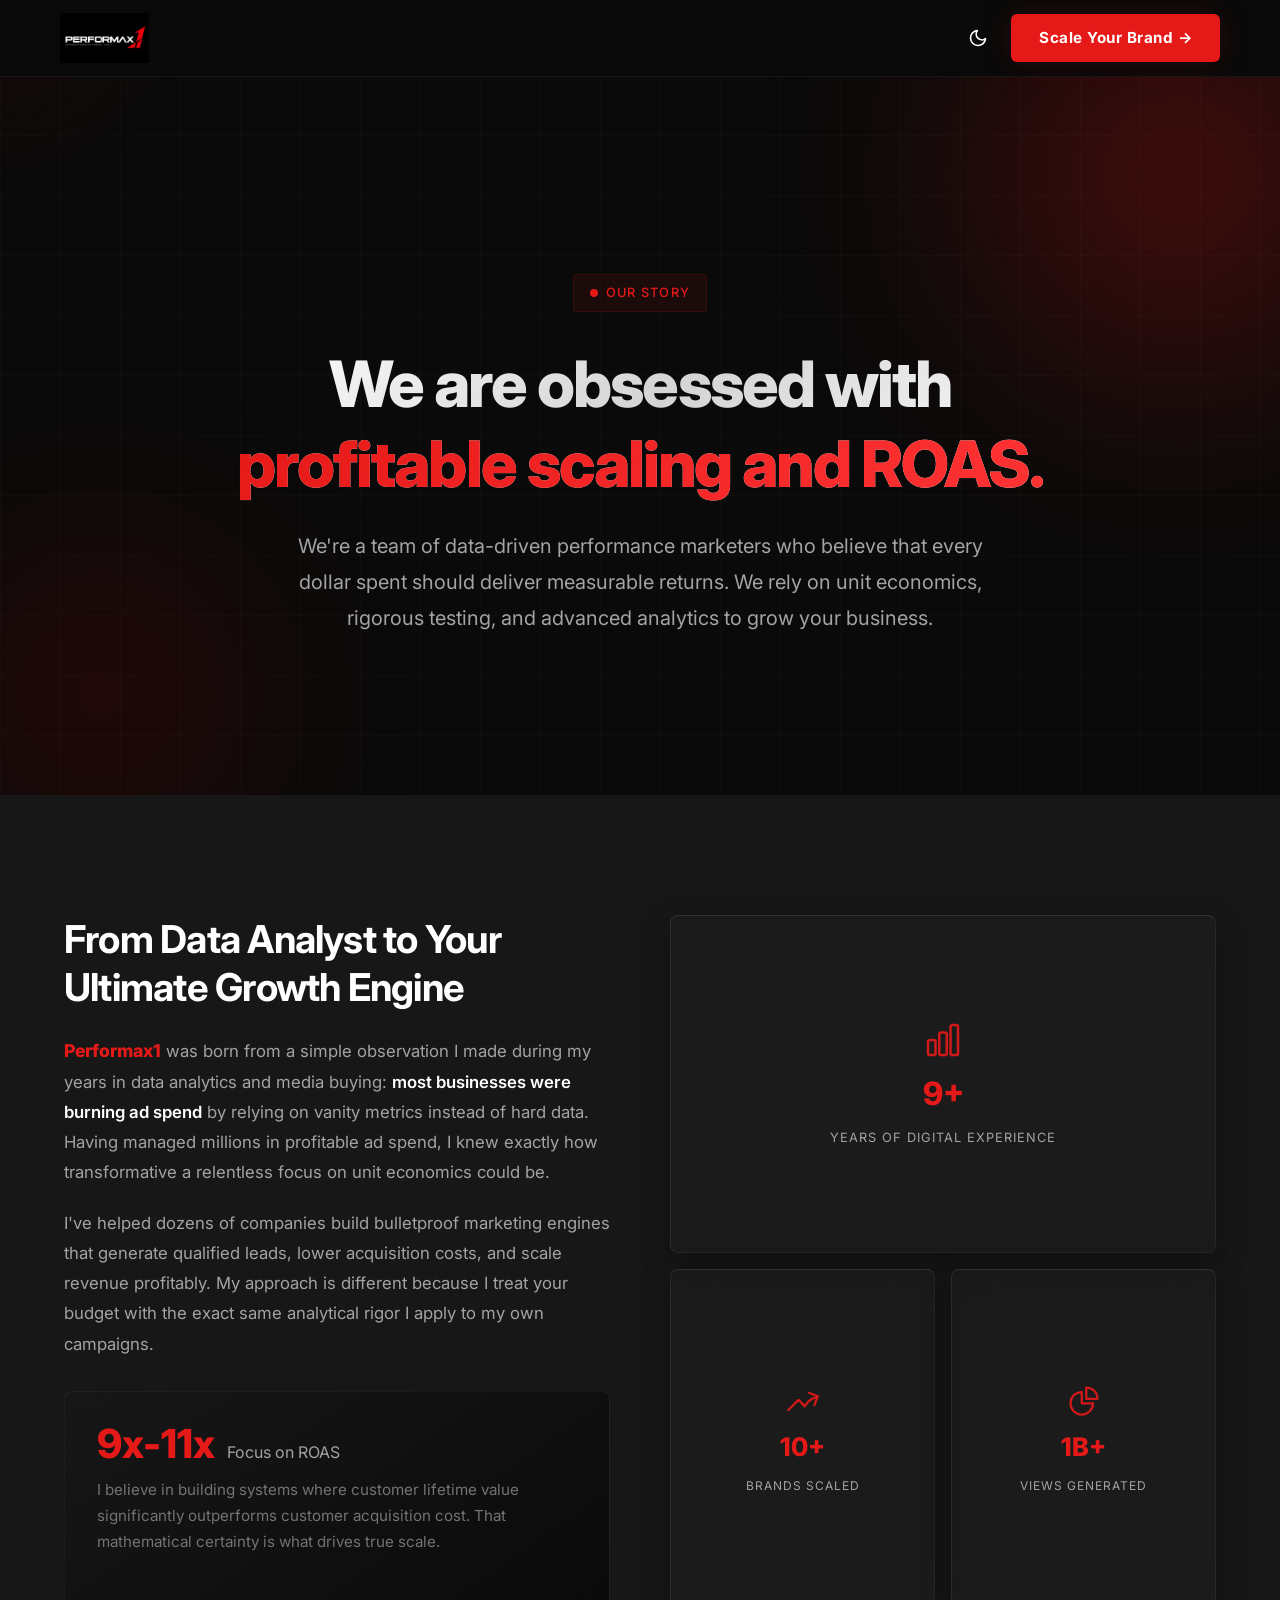
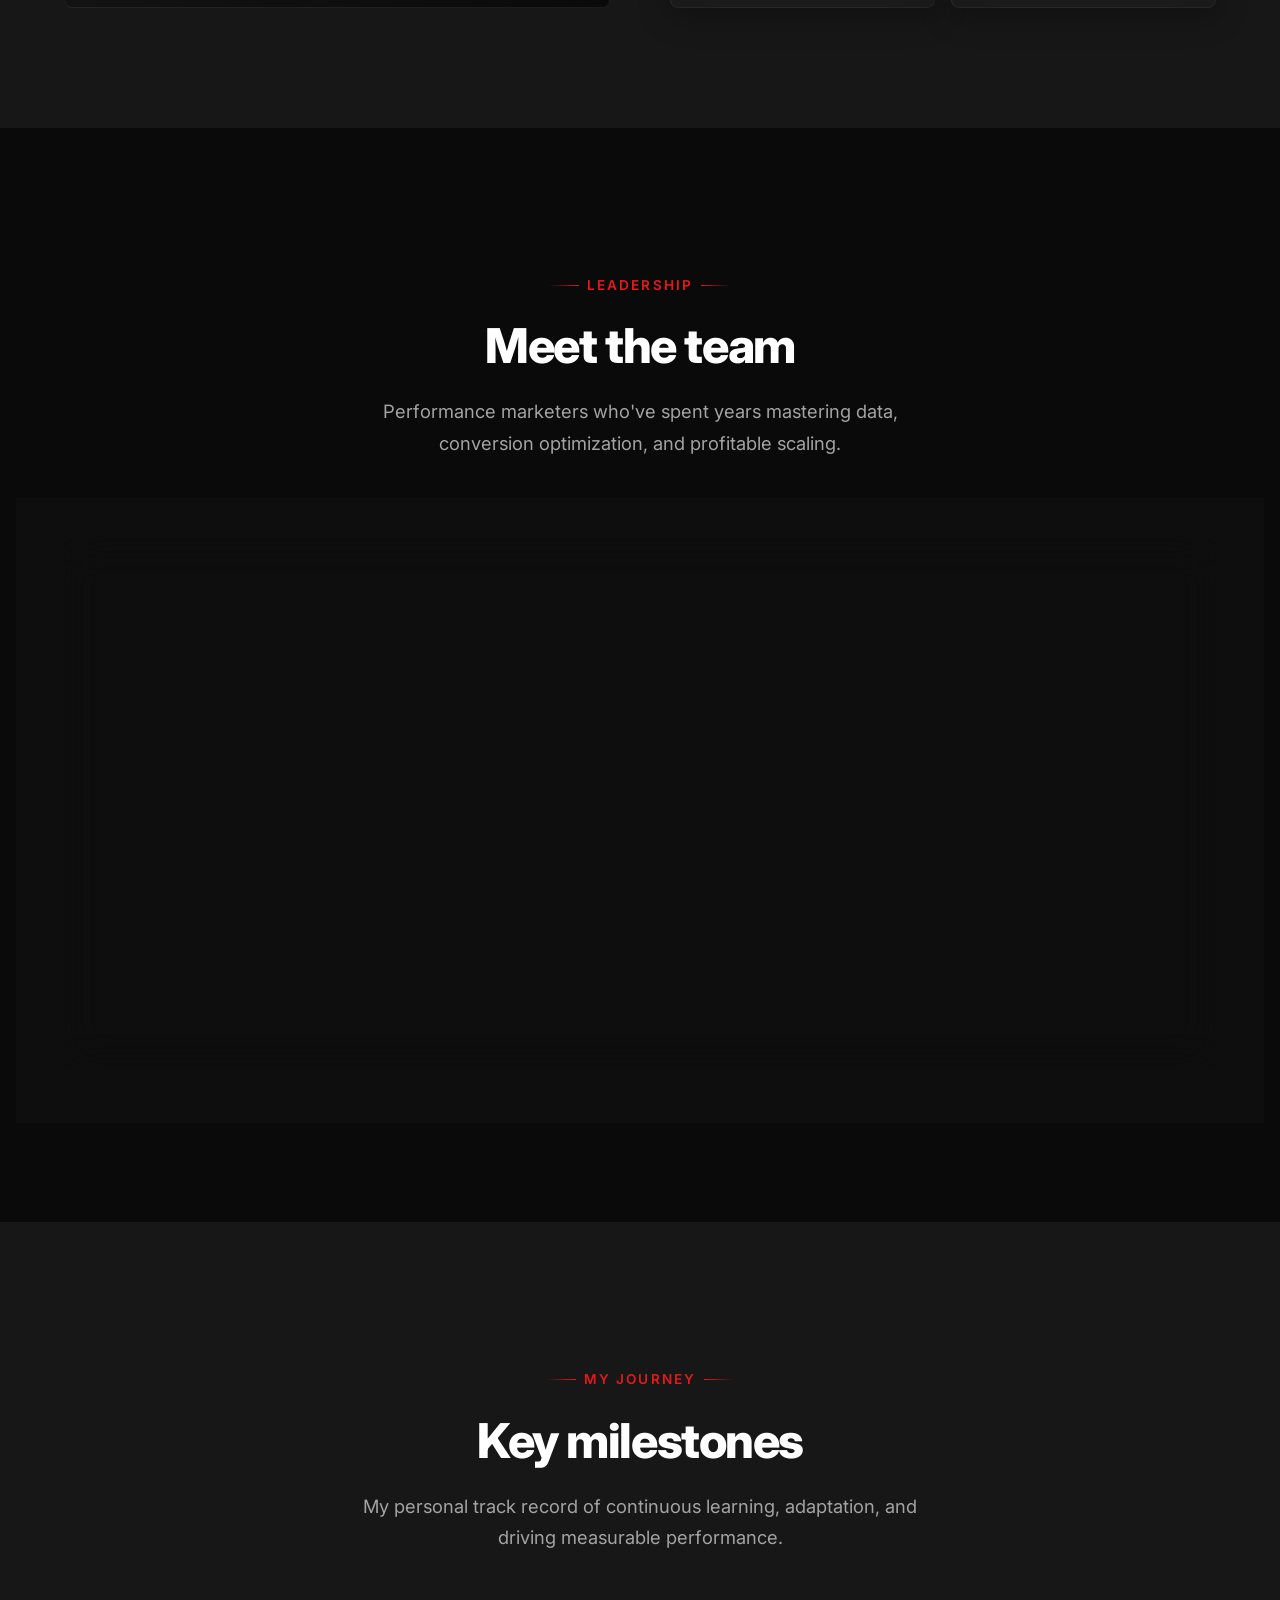
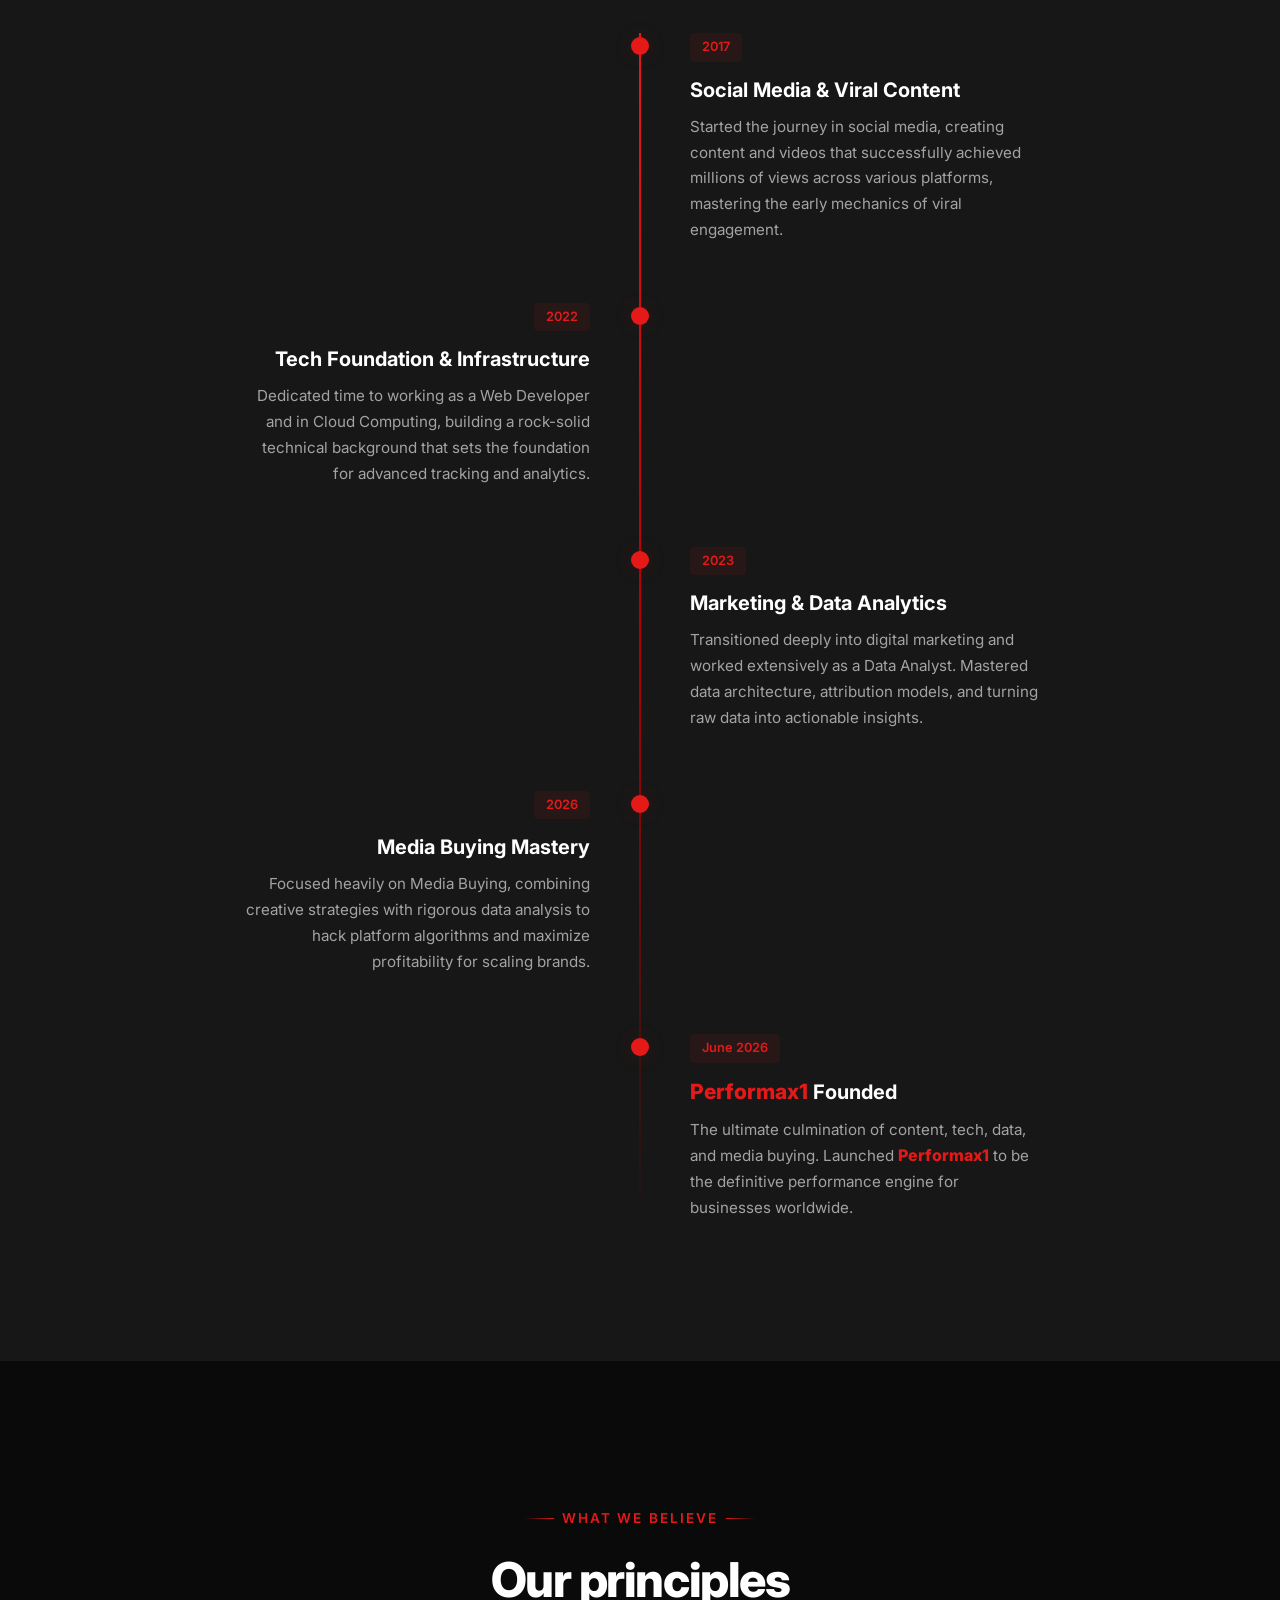
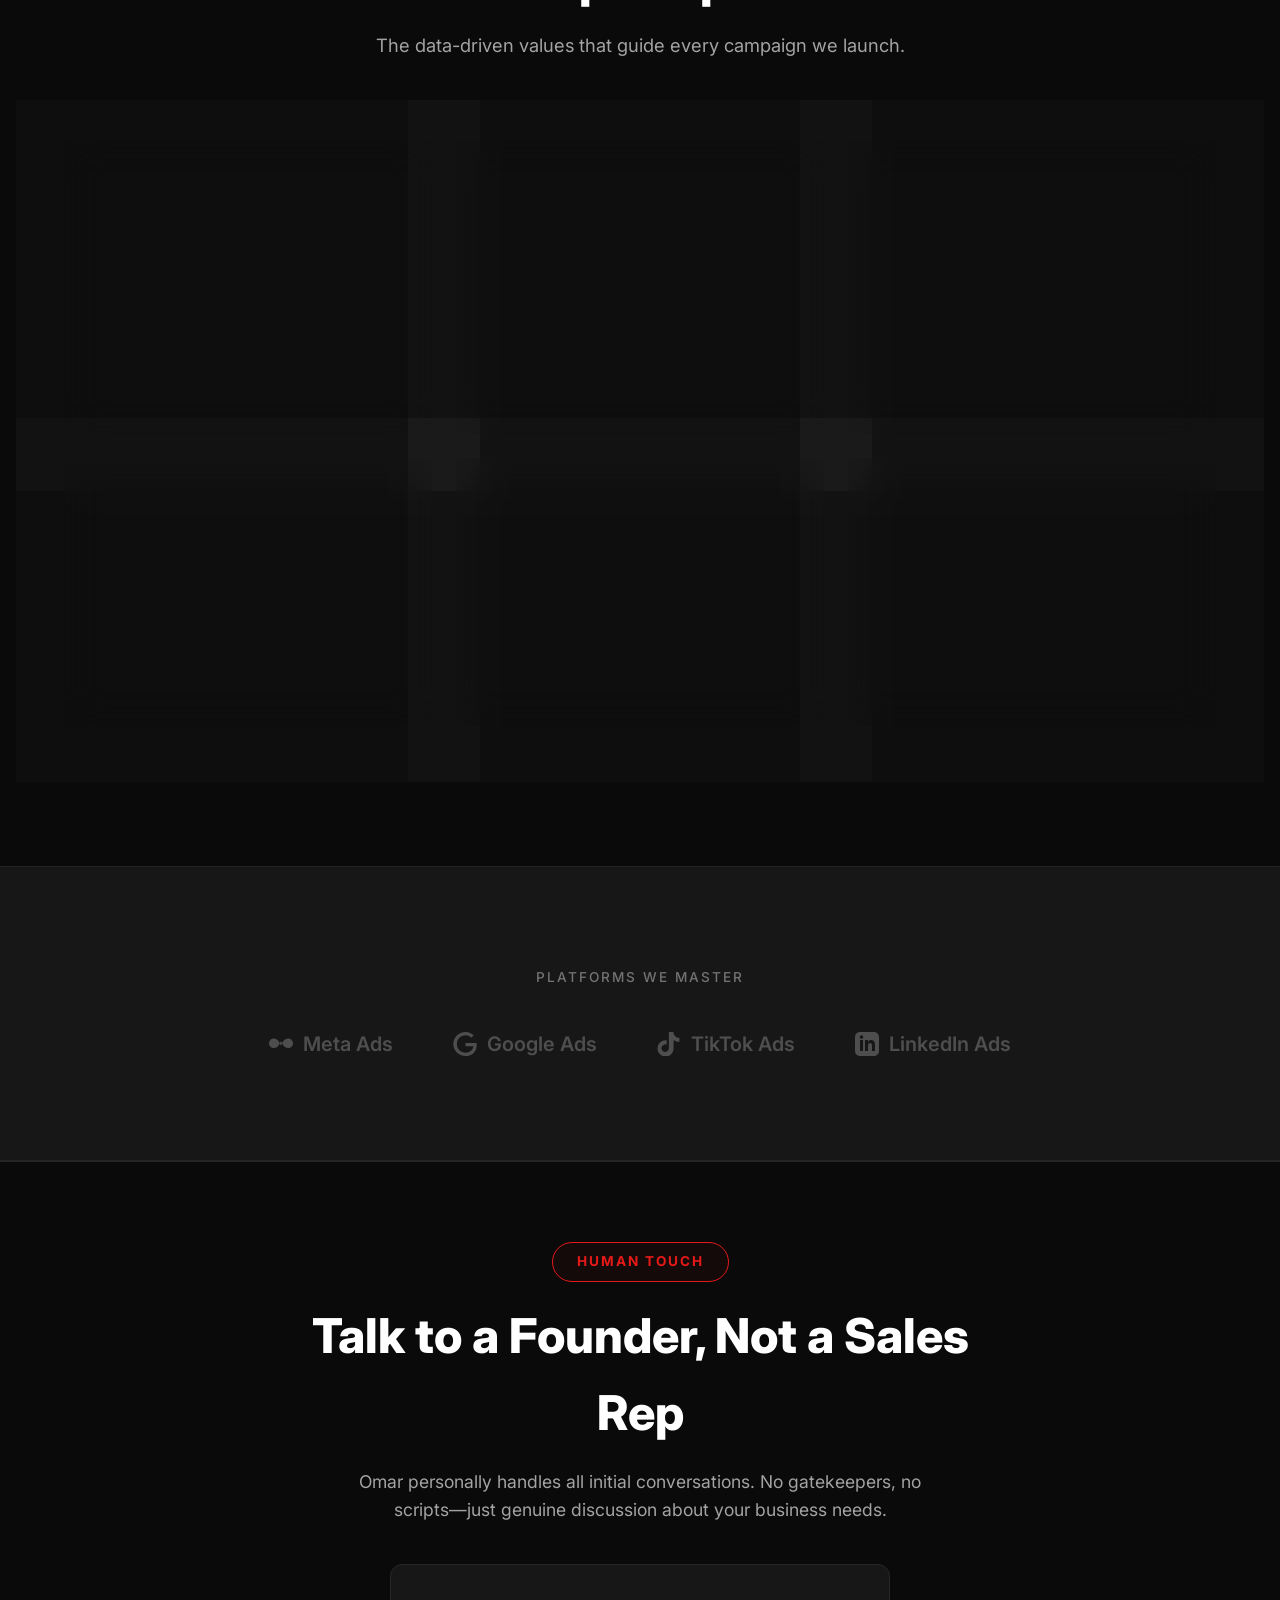
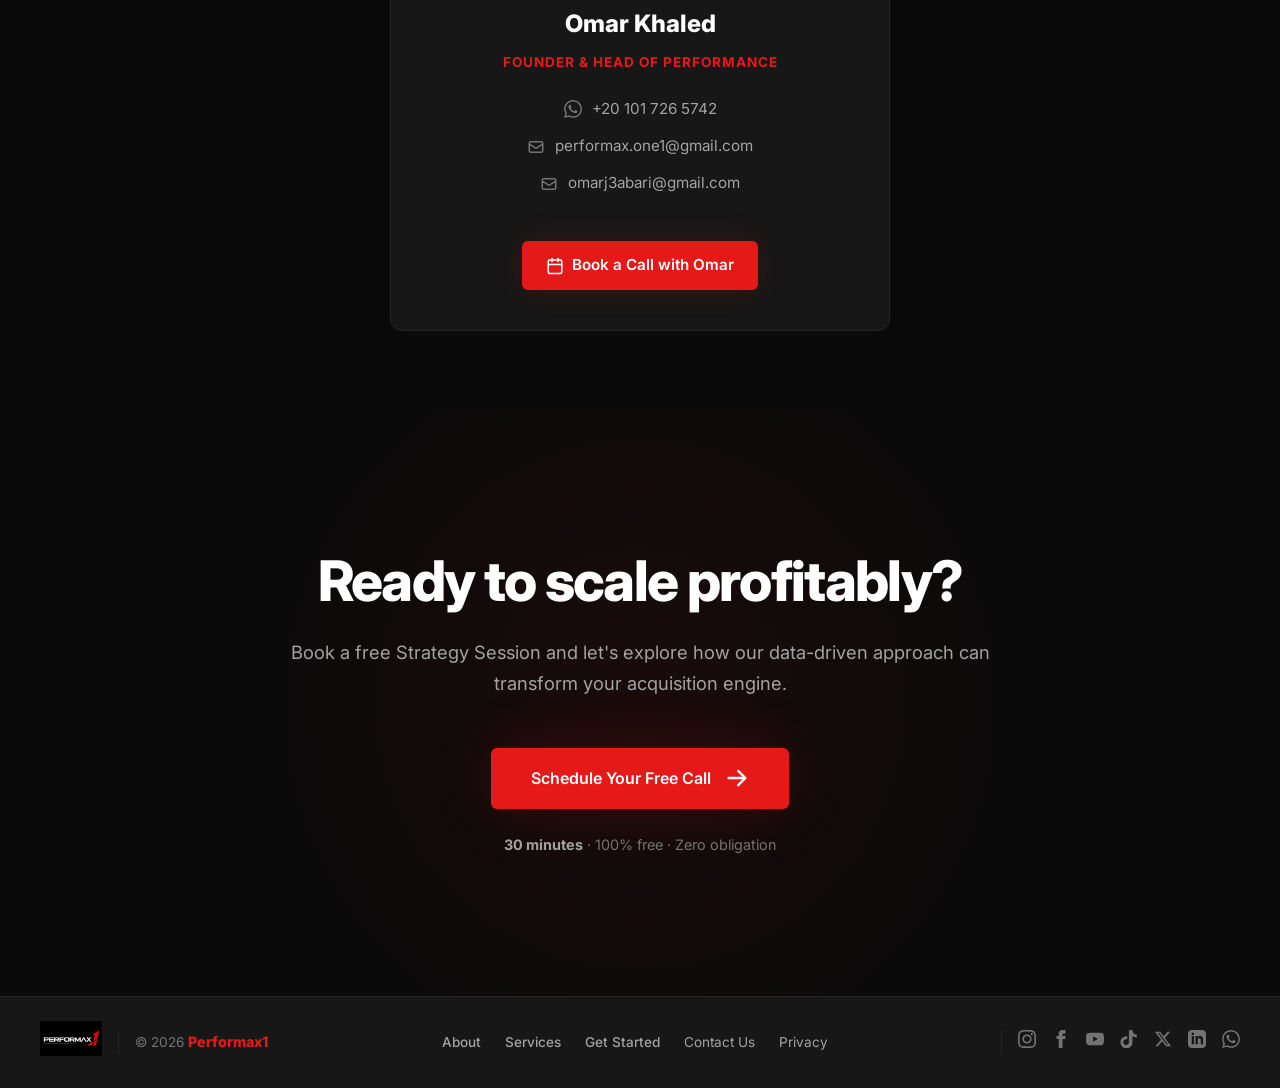
==== about.html @ d52ddd47 "manual" ====
<!DOCTYPE html>
<html lang="en">

<head>
    <meta charset="UTF-8">
    <meta name="viewport" content="width=device-width, initial-scale=1.0">
    <title>About Us | Performax1</title>
    <meta name="description"
        content="Meet the team behind Performax1. Learn about our mission to transform businesses through data-driven performance marketing, profitable scaling, and ROAS optimization.">
    <link rel="preconnect" href="https://fonts.googleapis.com">
    <link rel="preconnect" href="https://fonts.gstatic.com" crossorigin>
    <link href="https://fonts.googleapis.com/css2?family=Inter:wght@300;400;500;600;700;800&display=swap"
        rel="stylesheet">

    <link rel="stylesheet" href="assets/css/global.css">
    <link rel="icon" type="image/png" href="images/favicon-2.png">
    <link rel="stylesheet" href="assets/css/about.css">

    <style>
        /* --- Mobile Overrides for Inline Styles --- */
        @media (max-width: 768px) {

            /* Navbar CTA */
            .nav-cta {
                padding: 6px 10px !important;
                font-size: 12px !important;
            }

            /* Process Grid (index.html) */
            section#process>.container>div {
                grid-template-columns: 1fr !important;
                padding-bottom: 3rem !important;
                /* Fix spacing below last card */
            }

            section#process .container>div>div {
                text-align: center !important;
                display: flex !important;
                flex-direction: column !important;
                align-items: center !important;
            }

            section#process .container>div>div>div:first-child {
                left: 50% !important;
                transform: translateX(-50%) !important;
                text-align: center !important;
            }

            section#process .container>div>div ul {
                display: inline-block !important;
                text-align: left !important;
            }

            /* Footer */
            footer>.container {
                align-items: center !important;
            }

            footer>.container>div:first-child {
                flex-direction: column !important;
                align-items: center !important;
                text-align: center !important;
            }

            footer .footer-links {
                flex-direction: column !important;
                align-items: center !important;
                gap: 1rem !important;
            }

            footer>.container>div:last-child {
                flex-direction: column !important;
                align-items: center !important;
                text-align: center !important;
                gap: 1rem !important;
            }
        }
    </style>


    <style>
        body {
            padding-top: 75px;
        }
    </style>
</head>

<body>
    <!-- Scroll Progress -->
    <div class="scroll-progress" id="scrollProgress"></div>

    <!-- Cursor Glow Effect -->
    <div class="cursor-glow" id="cursorGlow"></div>

    <!-- Navigation -->
    <nav id="navbar"
        style="position: fixed; top: 0; left: 0; right: 0; z-index: 1000; background: rgba(10,10,10,0.95); backdrop-filter: blur(12px); border-bottom: 1px solid rgba(255,255,255,0.05); padding: 0.8rem 0; transition: all 0.3s ease;">
        <div class="container nav-content"
            style="display: flex; justify-content: space-between; align-items: center; max-width: 1200px; margin: 0 auto; padding: 0 20px;">
            <a href="index.html" class="logo"><img src="images/logo.png" class="theme-logo dark-logo" alt="Performax1"
                    style="height: 50px; width: auto; object-fit: contain;"><img src="images/logo-light.png"
                    class="theme-logo light-logo" alt="Performax1"
                    style="height: 50px; width: auto; object-fit: contain;"></a>
            <div style="display: flex; align-items: center;">
                <button id="theme-toggle" aria-label="Toggle Theme"
                    style="background: none; border: none; cursor: pointer; padding: 8px; color: var(--text-primary); display: flex; align-items: center; justify-content: center; margin-right: 15px; transition: color 0.3s;">
                    <svg class="sun-icon" xmlns="http://www.w3.org/2000/svg" width="20" height="20" viewBox="0 0 24 24"
                        fill="none" stroke="currentColor" stroke-width="2" stroke-linecap="round"
                        stroke-linejoin="round" style="display: none;">
                        <circle cx="12" cy="12" r="5"></circle>
                        <line x1="12" y1="1" x2="12" y2="3"></line>
                        <line x1="12" y1="21" x2="12" y2="23"></line>
                        <line x1="4.22" y1="4.22" x2="5.64" y2="5.64"></line>
                        <line x1="18.36" y1="18.36" x2="19.78" y2="19.78"></line>
                        <line x1="1" y1="12" x2="3" y2="12"></line>
                        <line x1="21" y1="12" x2="23" y2="12"></line>
                        <line x1="4.22" y1="19.78" x2="5.64" y2="18.36"></line>
                        <line x1="18.36" y1="5.64" x2="19.78" y2="4.22"></line>
                    </svg>
                    <svg class="moon-icon" xmlns="http://www.w3.org/2000/svg" width="20" height="20" viewBox="0 0 24 24"
                        fill="none" stroke="currentColor" stroke-width="2" stroke-linecap="round"
                        stroke-linejoin="round">
                        <path d="M21 12.79A9 9 0 1 1 11.21 3 7 7 0 0 0 21 12.79z"></path>
                    </svg>
                </button>
                <a href="getting-started.html" class="nav-cta"
                    style="color: #ffffff !important; padding: 12px 28px; font-weight: 700; font-size: 0.95rem; letter-spacing: 0.5px;">
                    Scale Your Brand &rarr;
                </a>
            </div>
        </div>
    </nav>

    <!-- Hero Section -->
    <section class="hero">
        <div class="hero-background">
            <div class="gradient-orb orb-1"></div>
            <div class="gradient-orb orb-2"></div>
        </div>

        <div class="hero-content">
            <div class="hero-badge reveal">
                Our Story
            </div>
            <h1 class="reveal reveal-delay-1">
                We are obsessed with <span class="highlight">profitable scaling and ROAS.</span>
            </h1>
            <p class="hero-subtitle reveal reveal-delay-2">
                We're a team of data-driven performance marketers who believe that every dollar spent should deliver
                measurable returns. We rely on unit economics, rigorous testing, and advanced analytics to grow your
                business.
            </p>
        </div>
    </section>

    <!-- Story Section -->
    <section class="story-section">
        <div class="container">
            <div class="story-content">
                <div class="story-text reveal">
                    <h2>From Data Analyst to Your Ultimate Growth Engine</h2>
                    <p>
                        <span class="brand-text">Performax1</span> was born from a simple observation I made during my
                        years in data analytics and
                        media buying: <strong>most businesses were burning ad spend</strong> by relying on vanity
                        metrics instead of hard data. Having managed millions in profitable ad spend, I knew exactly how
                        transformative a relentless focus on unit economics could be.
                    </p>
                    <p>
                        I've helped dozens of companies build bulletproof marketing engines that generate qualified
                        leads, lower acquisition costs, and scale revenue profitably. My approach is different because I
                        treat your budget with the exact same analytical rigor I apply to my own campaigns.
                    </p>
                    <div class="story-highlight">
                        <div class="story-highlight-stat">
                            <span class="number">9x-11x</span>
                            <span class="label">Focus on ROAS</span>
                        </div>
                        <p>I believe in building systems where customer lifetime value significantly outperforms
                            customer acquisition cost. That mathematical certainty is what drives true scale.</p>
                    </div>
                </div>
                <div class="story-visual reveal reveal-delay-1">
                    <div class="story-image-grid">
                        <div class="story-image large"
                            style="flex-direction: column; justify-content: center; align-items: center; gap: 0.5rem;">
                            <svg xmlns="http://www.w3.org/2000/svg" fill="none" viewBox="0 0 24 24"
                                stroke="currentColor" stroke-width="1.5" style="width: 40px; height: 40px;">
                                <path stroke-linecap="round" stroke-linejoin="round"
                                    d="M3 13.125C3 12.504 3.504 12 4.125 12h2.25c.621 0 1.125.504 1.125 1.125v6.75C7.5 20.496 6.996 21 6.375 21h-2.25A1.125 1.125 0 013 19.875v-6.75zM9.75 8.625c0-.621.504-1.125 1.125-1.125h2.25c.621 0 1.125.504 1.125 1.125v11.25c0 .621-.504 1.125-1.125 1.125h-2.25a1.125 1.125 0 01-1.125-1.125V8.625zM16.5 4.125c0-.621.504-1.125 1.125-1.125h2.25C20.496 3 21 3.504 21 4.125v15.75c0 .621-.504 1.125-1.125 1.125h-2.25a1.125 1.125 0 01-1.125-1.125V4.125z" />
                            </svg>
                            <span style="font-size: 2rem; font-weight: 800; color: var(--color-primary);">9+</span>
                            <span
                                style="font-size: 0.8rem; color: var(--text-secondary); text-align: center; text-transform: uppercase; letter-spacing: 1px;">Years
                                of Digital Experience</span>
                        </div>
                        <div class="story-image"
                            style="flex-direction: column; justify-content: center; align-items: center; gap: 0.5rem;">
                            <svg xmlns="http://www.w3.org/2000/svg" fill="none" viewBox="0 0 24 24"
                                stroke="currentColor" stroke-width="1.5" style="width: 36px; height: 36px;">
                                <path stroke-linecap="round" stroke-linejoin="round"
                                    d="M2.25 18L9 11.25l4.306 4.307a11.95 11.95 0 015.814-5.519l2.74-1.22m0 0l-5.94-2.28m5.94 2.28l-2.28 5.941" />
                            </svg>
                            <span style="font-size: 1.6rem; font-weight: 800; color: var(--color-primary);">10+</span>
                            <span
                                style="font-size: 0.75rem; color: var(--text-secondary); text-align: center; text-transform: uppercase; letter-spacing: 1px;">Brands
                                Scaled</span>
                        </div>
                        <div class="story-image"
                            style="flex-direction: column; justify-content: center; align-items: center; gap: 0.5rem;">
                            <svg xmlns="http://www.w3.org/2000/svg" fill="none" viewBox="0 0 24 24"
                                stroke="currentColor" stroke-width="1.5" style="width: 36px; height: 36px;">
                                <path stroke-linecap="round" stroke-linejoin="round"
                                    d="M10.5 6a7.5 7.5 0 107.5 7.5h-7.5V6z" />
                                <path stroke-linecap="round" stroke-linejoin="round"
                                    d="M13.5 10.5H21A7.5 7.5 0 0013.5 3v7.5z" />
                            </svg>
                            <span style="font-size: 1.6rem; font-weight: 800; color: var(--color-primary);">1B+</span>
                            <span
                                style="font-size: 0.75rem; color: var(--text-secondary); text-align: center; text-transform: uppercase; letter-spacing: 1px;">Views
                                Generated</span>
                        </div>
                    </div>
                </div>
            </div>
        </div>
    </section>

    <!-- Founders Section -->
    <section class="founders-section" id="team">
        <div class="container">
            <div class="section-header reveal">
                <span class="section-tag">Leadership</span>
                <h2 class="section-title">Meet the team</h2>
                <p class="section-subtitle">Performance marketers who've spent years mastering data, conversion
                    optimization, and profitable scaling.</p>
            </div>

            <div class="founders-grid">
                <div class="founder-card reveal reveal-delay-1"
                    style="grid-column: 1 / -1; max-width: 800px; margin: 0 auto;">
                    <div class="founder-avatar">OK</div>
                    <span class="founder-role">Founder & Head of Performance</span>
                    <h3 class="founder-name">Omar Khaled</h3>
                    <p class="founder-title">Data Analytics, Marketing & Media Buying</p>
                    <p class="founder-bio">
                        A performance marketing expert and data analyst with extensive experience in media buying and
                        digital marketing. Omar specializes in combining deep data analytics with rigorous media buying
                        strategies to systematically scale brands and drive highly profitable revenue.
                    </p>
                    <ul class="founder-bullets"
                        style="display: grid; grid-template-columns: repeat(auto-fit, minmax(250px, 1fr)); gap: 1rem;">
                        <li>Managed millions in profitable ad spend</li>
                        <li>Expert in Data Analytics and Attribution</li>
                        <li>Mastery of Meta, Google, and TikTok Ads</li>
                        <li>Conversion Rate Optimization & Creative Strategy</li>
                        <li>Scaled multiple brands past 7-figures</li>
                        <li>Relentlessly data-driven media buyer</li>
                    </ul>
                </div>
            </div>
        </div>
    </section>

    <!-- Timeline Section -->
    <section class="timeline-section">
        <div class="container">
            <div class="section-header reveal">
                <span class="section-tag">My Journey</span>
                <h2 class="section-title">Key milestones</h2>
                <p class="section-subtitle">My personal track record of continuous learning, adaptation, and driving
                    measurable performance.</p>
            </div>

            <div class="timeline">
                <div class="timeline-item reveal">
                    <div class="timeline-dot"></div>
                    <span class="timeline-year">2017</span>
                    <h3 class="timeline-title">Social Media & Viral Content</h3>
                    <p class="timeline-description">Started the journey in social media, creating content and videos
                        that successfully achieved millions of views across various platforms, mastering the early
                        mechanics of viral engagement.</p>
                </div>

                <div class="timeline-item reveal reveal-delay-1">
                    <div class="timeline-dot"></div>
                    <span class="timeline-year">2022</span>
                    <h3 class="timeline-title">Tech Foundation & Infrastructure</h3>
                    <p class="timeline-description">Dedicated time to working as a Web Developer and in Cloud Computing,
                        building a rock-solid technical background that sets the foundation for advanced tracking and
                        analytics.</p>
                </div>

                <div class="timeline-item reveal reveal-delay-2">
                    <div class="timeline-dot"></div>
                    <span class="timeline-year">2023</span>
                    <h3 class="timeline-title">Marketing & Data Analytics</h3>
                    <p class="timeline-description">Transitioned deeply into digital marketing and worked extensively as
                        a Data Analyst. Mastered data architecture, attribution models, and turning raw data into
                        actionable insights.</p>
                </div>

                <div class="timeline-item reveal reveal-delay-3">
                    <div class="timeline-dot"></div>
                    <span class="timeline-year">2026</span>
                    <h3 class="timeline-title">Media Buying Mastery</h3>
                    <p class="timeline-description">Focused heavily on Media Buying, combining creative strategies with
                        rigorous data analysis to hack platform algorithms and maximize profitability for scaling
                        brands.</p>
                </div>

                <div class="timeline-item reveal reveal-delay-4">
                    <div class="timeline-dot"></div>
                    <span class="timeline-year">June 2026</span>
                    <h3 class="timeline-title"><span class="brand-text">Performax1</span> Founded</h3>
                    <p class="timeline-description">The ultimate culmination of content, tech, data, and media buying.
                        Launched <span class="brand-text">Performax1</span> to be the definitive performance engine for
                        businesses worldwide.</p>
                </div>
            </div>
        </div>
    </section>

    <!-- Values Section -->
    <section class="values-section">
        <div class="container">
            <div class="section-header reveal">
                <span class="section-tag">What We Believe</span>
                <h2 class="section-title">Our principles</h2>
                <p class="section-subtitle">The data-driven values that guide every campaign we launch.</p>
            </div>

            <div class="values-grid">
                <div class="value-card reveal reveal-delay-1">
                    <div class="value-icon">
                        <svg xmlns="http://www.w3.org/2000/svg" fill="none" viewBox="0 0 24 24" stroke="currentColor"
                            stroke-width="2">
                            <path stroke-linecap="round" stroke-linejoin="round"
                                d="M3 13.125C3 12.504 3.504 12 4.125 12h2.25c.621 0 1.125.504 1.125 1.125v6.75C7.5 20.496 6.996 21 6.375 21h-2.25A1.125 1.125 0 013 19.875v-6.75zM9.75 8.625c0-.621.504-1.125 1.125-1.125h2.25c.621 0 1.125.504 1.125 1.125v11.25c0 .621-.504 1.125-1.125 1.125h-2.25a1.125 1.125 0 01-1.125-1.125V8.625zM16.5 4.125c0-.621.504-1.125 1.125-1.125h2.25C20.496 3 21 3.504 21 4.125v15.75c0 .621-.504 1.125-1.125 1.125h-2.25a1.125 1.125 0 01-1.125-1.125V4.125z" />
                        </svg>
                    </div>
                    <h3 class="value-title">Data Over Opinions</h3>
                    <p class="value-description">We don't guess what works; we test it. Every decision we make is backed
                        by hard numbers and rigorous split testing.</p>
                </div>

                <div class="value-card reveal reveal-delay-2">
                    <div class="value-icon">
                        <svg xmlns="http://www.w3.org/2000/svg" fill="none" viewBox="0 0 24 24" stroke="currentColor"
                            stroke-width="2">
                            <path stroke-linecap="round" stroke-linejoin="round"
                                d="M12 6v12m-3-2.818l.879.659c1.171.879 3.07.879 4.242 0 1.172-.879 1.172-2.303 0-3.182C13.536 12.219 12.768 12 12 12c-.725 0-1.45-.22-2.003-.659-1.106-.879-1.106-2.303 0-3.182s2.9-.879 4.006 0l.415.33M21 12a9 9 0 11-18 0 9 9 0 0118 0z" />
                        </svg>
                    </div>
                    <h3 class="value-title">Unit Economics First</h3>
                    <p class="value-description">Scale is impossible if your unit economics are broken. We ensure LTV >
                        CAC before pouring fuel on the fire.</p>
                </div>

                <div class="value-card reveal reveal-delay-3">
                    <div class="value-icon">
                        <svg xmlns="http://www.w3.org/2000/svg" fill="none" viewBox="0 0 24 24" stroke="currentColor"
                            stroke-width="2">
                            <path stroke-linecap="round" stroke-linejoin="round"
                                d="M2.25 18L9 11.25l4.306 4.307a11.95 11.95 0 015.814-5.519l2.74-1.22m0 0l-5.94-2.28m5.94 2.28l-2.28 5.941" />
                        </svg>
                    </div>
                    <h3 class="value-title">Measurable Results</h3>
                    <p class="value-description">No fluff, no vanity metrics. We measure success by leads generated,
                        cost per acquisition, and bottom-line revenue growth.</p>
                </div>

                <div class="value-card reveal reveal-delay-1">
                    <div class="value-icon">
                        <svg xmlns="http://www.w3.org/2000/svg" fill="none" viewBox="0 0 24 24" stroke="currentColor"
                            stroke-width="2">
                            <path stroke-linecap="round" stroke-linejoin="round"
                                d="M9 12.75L11.25 15 15 9.75m-3-7.036A11.959 11.959 0 013.598 6 11.99 11.99 0 003 9.749c0 5.592 3.824 10.29 9 11.623 5.176-1.332 9-6.03 9-11.622 0-1.31-.21-2.571-.598-3.751h-.152c-3.196 0-6.1-1.248-8.25-3.285z" />
                        </svg>
                    </div>
                    <h3 class="value-title">Radical Transparency</h3>
                    <p class="value-description">You'll always know exactly where your ad spend is going and what it's
                        returning. Clear reporting is standard.</p>
                </div>

                <div class="value-card reveal reveal-delay-2">
                    <div class="value-icon">
                        <svg xmlns="http://www.w3.org/2000/svg" fill="none" viewBox="0 0 24 24" stroke="currentColor"
                            stroke-width="2">
                            <path stroke-linecap="round" stroke-linejoin="round"
                                d="M15.59 14.37a6 6 0 01-5.84 7.38v-4.8m5.84-2.58a14.98 14.98 0 006.16-12.12A14.98 14.98 0 009.631 8.41m5.96 5.96a14.926 14.926 0 01-5.841 2.58m-.119-8.54a6 6 0 00-7.381 5.84h4.8m2.581-5.84a14.927 14.927 0 00-2.58 5.84m2.699 2.7c-.103.021-.207.041-.311.06a15.09 15.09 0 01-2.448-2.448 14.9 14.9 0 01.06-.312m-2.24 2.39a4.493 4.493 0 00-1.757 4.306 4.493 4.493 0 004.306-1.758M16.5 9a1.5 1.5 0 11-3 0 1.5 1.5 0 013 0z" />
                        </svg>
                    </div>
                    <h3 class="value-title">Continuous Optimization</h3>
                    <p class="value-description">The digital landscape shifts rapidly. We iterate constantly on
                        targeting, creative, and copy to stay ahead of the curve.</p>
                </div>

                <div class="value-card reveal reveal-delay-3">
                    <div class="value-icon">
                        <svg xmlns="http://www.w3.org/2000/svg" fill="none" viewBox="0 0 24 24" stroke="currentColor"
                            stroke-width="2">
                            <path stroke-linecap="round" stroke-linejoin="round"
                                d="M12 21v-8.25M15.75 21v-8.25M8.25 21v-8.25M3 9l9-6 9 6m-1.5 12V10.332A48.36 48.36 0 0012 9.75c-2.551 0-5.056.2-7.5.582V21M3 21h18M12 6.75h.008v.008H12V6.75z" />
                        </svg>
                    </div>
                    <h3 class="value-title">Business Growth Partner</h3>
                    <p class="value-description">We don't just run ads; we help you plug the leaky bucket, optimize your
                        funnel, and grow your overall business.</p>
                </div>
            </div>
        </div>
    </section>

    <!-- Press Section -->
    <section class="press-section">
        <p class="press-label reveal">Platforms We Master</p>
        <div class="press-logos reveal reveal-delay-1">
            <span class="press-logo" style="display: flex; align-items: center; gap: 10px;">
                <svg viewBox="0 0 24 24" width="24" height="24" fill="currentColor">
                    <path
                        d="M19.167 6.449C16.96 6.449 14.887 7.747 13.91 9.774L12 13.687l-1.91-3.913c-.977-2.027-3.05-3.325-5.257-3.325C2.164 6.449 0 8.613 0 11.282c0 2.67 2.164 4.833 4.833 4.833 2.207 0 4.28-1.298 5.257-3.325l1.91-3.913 1.91 3.913c.977 2.027 3.05 3.325 5.257 3.325 2.669 0 4.833-2.163 4.833-4.833 0-2.669-2.164-4.833-4.833-4.833z" />
                </svg>
                Meta Ads
            </span>
            <span class="press-logo" style="display: flex; align-items: center; gap: 10px;">
                <svg viewBox="0 0 24 24" width="24" height="24" fill="currentColor">
                    <path
                        d="M12.48 10.92v3.28h7.84c-.24 1.84-.853 3.187-1.787 4.133-1.147 1.147-2.933 2.4-6.053 2.4-4.827 0-8.6-3.893-8.6-8.72s3.773-8.72 8.6-8.72c2.6 0 4.507 1.027 5.907 2.347l2.307-2.307C18.747 1.44 16.133 0 12.48 0 5.867 0 .307 5.387.307 12s5.56 12 12.173 12c3.573 0 6.267-1.173 8.373-3.36 2.16-2.16 2.84-5.213 2.84-7.667 0-.76-.053-1.467-.173-2.053H12.48z" />
                </svg>
                Google Ads
            </span>
            <span class="press-logo" style="display: flex; align-items: center; gap: 10px;">
                <svg viewBox="0 0 24 24" width="24" height="24" fill="currentColor">
                    <path
                        d="M12.525.02c1.31-.02 2.61-.01 3.91-.02.08 1.53.63 3.09 1.75 4.17 1.12 1.11 2.7 1.62 4.24 1.79v4.03c-1.44-.05-2.89-.35-4.2-.97-.57-.26-1.1-.59-1.62-.93-.01 2.92.01 5.84-.02 8.75-.08 2.22-1.12 4.39-2.9 5.86-1.6 1.33-3.69 2.01-5.75 1.83-2.11-.18-4.08-1.21-5.46-2.82-1.37-1.6-2.03-3.7-1.89-5.8.14-2.1 1.09-4.08 2.62-5.54 1.5-1.42 3.56-2.22 5.62-2.16.29 0 .59.02.88.06v4.13c-.92-.2-1.89-.13-2.76.24-.87.37-1.61 1.01-2.07 1.82-.46.8-.59 1.76-.36 2.65.23.88.75 1.65 1.48 2.15.73.5 1.63.74 2.52.66.89-.08 1.71-.5 2.33-1.17.61-.66.97-1.54 1-2.45.04-3.15.01-6.29.02-9.44.02-4.22-.03-8.43.05-12.65z" />
                </svg>
                TikTok Ads
            </span>
            <span class="press-logo" style="display: flex; align-items: center; gap: 10px;">
                <svg viewBox="0 0 24 24" width="24" height="24" fill="currentColor">
                    <path
                        d="M19 0h-14c-2.761 0-5 2.239-5 5v14c0 2.761 2.239 5 5 5h14c2.762 0 5-2.239 5-5v-14c0-2.761-2.238-5-5-5zm-11 19h-3v-11h3v11zm-1.5-12.268c-.966 0-1.75-.79-1.75-1.764s.784-1.764 1.75-1.764 1.75.79 1.75 1.764-.783 1.764-1.75 1.764zm13.5 12.268h-3v-5.604c0-3.368-4-3.113-4 0v5.604h-3v-11h3v1.765c1.396-2.586 7-2.777 7 2.476v6.759z" />
                </svg>
                LinkedIn Ads
            </span>
        </div>
    </section>

    <!-- Talk to a Founder Section -->
    <section style="padding: 5rem 20px; background: var(--bg-primary); border-top: 1px solid var(--bg-surface-hover);">
        <div class="container" style="max-width: 800px; margin: 0 auto; text-align: center;">
            <div class="reveal">
                <div
                    style="display: inline-block; border: 1px solid var(--color-primary); background: rgba(230, 25, 25, 0.05); padding: 8px 24px; border-radius: 50px; color: var(--color-primary); font-weight: 700; letter-spacing: 2px; text-transform: uppercase; font-size: 0.85rem; margin-bottom: 1rem;">
                    Human Touch</div>
                <h2
                    style="font-size: clamp(2rem, 4vw, 3rem); font-weight: 800; margin-bottom: 1rem; color: var(--text-primary);">
                    Talk to a Founder, Not a Sales Rep</h2>
                <p
                    style="color: var(--text-secondary); max-width: 600px; margin: 0 auto 2.5rem; font-size: 1.1rem; line-height: 1.6;">
                    Omar personally handles all initial conversations. No gatekeepers, no scripts&mdash;just genuine
                    discussion about your business needs.</p>
            </div>
            <div class="reveal reveal-delay-1"
                style="background: var(--bg-surface); padding: 2.5rem; border-radius: 12px; border: 1px solid var(--bg-surface-hover); max-width: 500px; margin: 0 auto;">
                <h3 style="font-size: 1.5rem; font-weight: 800; color: var(--text-primary); margin-bottom: 0.5rem;">Omar
                    Khaled</h3>
                <p class="founder-title"
                    style="color: var(--color-primary) !important; font-weight: 700; letter-spacing: 1px; font-size: 0.85rem; margin-bottom: 1.5rem;">
                    FOUNDER & HEAD OF PERFORMANCE</p>
                <div style="display: flex; flex-direction: column; gap: 0.8rem;">
                    <div style="display: flex; align-items: center; gap: 10px; justify-content: center;">
                        <svg width="18" height="18" viewBox="0 0 24 24" fill="var(--text-muted)" style="flex-shrink: 0; min-width: 18px;">
                            <path d="M17.472 14.382c-.297-.149-1.758-.867-2.03-.967-.273-.099-.471-.148-.67.15-.197.297-.767.966-.94 1.164-.173.199-.347.223-.644.075-.297-.15-1.255-.463-2.39-1.475-.883-.788-1.48-1.761-1.653-2.059-.173-.297-.018-.458.13-.606.134-.133.298-.347.446-.52.149-.174.198-.298.298-.497.099-.198.05-.371-.025-.52-.075-.149-.669-1.612-.916-2.207-.242-.579-.487-.5-.669-.51-.173-.008-.371-.01-.57-.01-.198 0-.52.074-.792.372-.272.297-1.04 1.016-1.04 2.479 0 1.462 1.065 2.875 1.213 3.074.149.198 2.096 3.2 5.077 4.487.709.306 1.262.489 1.694.625.712.227 1.36.195 1.871.118.571-.085 1.758-.719 2.006-1.413.248-.694.248-1.289.173-1.413-.074-.124-.272-.198-.57-.347m-5.421 7.403h-.004a9.87 9.87 0 01-5.031-1.378l-.361-.214-3.741.982.998-3.648-.235-.374a9.86 9.86 0 01-1.51-5.26c.001-5.45 4.436-9.884 9.888-9.884 2.64 0 5.122 1.03 6.988 2.898a9.825 9.825 0 012.893 6.994c-.003 5.45-4.437 9.884-9.885 9.884m8.413-18.297A11.815 11.815 0 0012.05 0C5.495 0 .16 5.335.157 11.892c0 2.096.547 4.142 1.588 5.945L.057 24l6.305-1.654a11.882 11.882 0 005.683 1.448h.005c6.554 0 11.89-5.335 11.893-11.893a11.821 11.821 0 00-3.48-8.413z" />
                        </svg>
                        <a href="http://wa.me/+201017265742" target="_blank" rel="noopener"
                            style="color: var(--text-secondary); text-decoration: none; font-size: clamp(0.75rem, 4vw, 0.95rem); white-space: nowrap;">+20 101 726 5742</a>
                    </div>
                    <div style="display: flex; align-items: center; gap: 10px; justify-content: center;">
                        <svg xmlns="http://www.w3.org/2000/svg" width="18" height="18" fill="none" viewBox="0 0 24 24"
                            stroke="var(--text-muted)" stroke-width="2" style="flex-shrink: 0; min-width: 18px;">
                            <path stroke-linecap="round" stroke-linejoin="round"
                                d="M3 8l7.89 5.26a2 2 0 002.22 0L21 8M5 19h14a2 2 0 002-2V7a2 2 0 00-2-2H5a2 2 0 00-2 2v10a2 2 0 002 2z" />
                        </svg>
                        <a href="mailto:performax.one1@gmail.com"
                            style="color: var(--text-secondary); text-decoration: none; font-size: clamp(0.75rem, 4vw, 0.95rem); white-space: nowrap;">performax.one1@gmail.com</a>
                    </div>
                    <div style="display: flex; align-items: center; gap: 10px; justify-content: center;">
                        <svg xmlns="http://www.w3.org/2000/svg" width="18" height="18" fill="none" viewBox="0 0 24 24"
                            stroke="var(--text-muted)" stroke-width="2" style="flex-shrink: 0; min-width: 18px;">
                            <path stroke-linecap="round" stroke-linejoin="round"
                                d="M3 8l7.89 5.26a2 2 0 002.22 0L21 8M5 19h14a2 2 0 002-2V7a2 2 0 00-2-2H5a2 2 0 00-2 2v10a2 2 0 002 2z" />
                        </svg>
                        <a href="mailto:omarj3abari@gmail.com"
                            style="color: var(--text-secondary); text-decoration: none; font-size: clamp(0.75rem, 4vw, 0.95rem); white-space: nowrap;">omarj3abari@gmail.com</a>
                    </div>
                    <div style="margin-top: 2rem; display: flex; justify-content: center;">
                        <a href="https://calendly.com/performax1/30min" target="_blank" rel="noopener" class="nav-cta"
                            style="display: inline-flex; align-items: center; justify-content: center; gap: 8px; font-size: 0.95rem; padding: 0.8rem 1.5rem;">
                            <svg xmlns="http://www.w3.org/2000/svg" width="18" height="18" viewBox="0 0 24 24"
                                fill="none" stroke="currentColor" stroke-width="2" stroke-linecap="round"
                                stroke-linejoin="round">
                                <rect x="3" y="4" width="18" height="18" rx="2" ry="2"></rect>
                                <line x1="16" y1="2" x2="16" y2="6"></line>
                                <line x1="8" y1="2" x2="8" y2="6"></line>
                                <line x1="3" y1="10" x2="21" y2="10"></line>
                            </svg>
                            Book a Call with Omar
                        </a>
                    </div>
                </div>
            </div>
        </div>
    </section>

    <!-- CTA Section -->
    <section class="cta-section">
        <div class="container">
            <div class="cta-content reveal">
                <h2 class="cta-title">Ready to scale profitably?</h2>
                <p class="cta-subtitle">Book a free Strategy Session and let's explore how our data-driven approach can
                    transform your acquisition engine.</p>
                <a href="getting-started.html" class="cta-button" style="color: #ffffff !important;">
                    Schedule Your Free Call
                    <svg xmlns="http://www.w3.org/2000/svg" viewBox="0 0 20 20" fill="currentColor">
                        <path fill-rule="evenodd"
                            d="M10.293 3.293a1 1 0 011.414 0l6 6a1 1 0 010 1.414l-6 6a1 1 0 01-1.414-1.414L14.586 11H3a1 1 0 110-2h11.586l-4.293-4.293a1 1 0 010-1.414z"
                            clip-rule="evenodd" />
                    </svg>
                </a>
                <p class="cta-note"><strong>30 minutes</strong> · 100% free · Zero obligation</p>
            </div>
        </div>
    </section>

    <!-- Footer -->
    <footer style="background: var(--bg-surface); padding: 1.5rem 20px; border-top: 1px solid var(--bg-surface-hover);">
        <div
            style="max-width: 1200px; margin: 0 auto; display: flex; justify-content: space-between; align-items: center; flex-wrap: wrap; gap: 1.5rem;">

            <!-- Left: Logo & Copyright -->
            <div style="display: flex; align-items: center; gap: 1rem;">
                <a href="index.html"><img src="images/logo.png" class="theme-logo dark-logo" alt="Performax1"
                        style="height: 35px; width: auto; object-fit: contain;"><img src="images/logo-light.png"
                        class="theme-logo light-logo" alt="Performax1"
                        style="height: 35px; width: auto; object-fit: contain;"></a>
                <p
                    style="color: var(--text-muted); font-size: 0.85rem; margin: 0; border-left: 1px solid var(--bg-surface-hover); padding-left: 1rem;">
                    &copy; 2026 <span class="brand-text">Performax1</span></p>
            </div>

            <!-- Center: Links -->
            <div style="display: flex; gap: 1.5rem; flex-wrap: wrap;">
                <a href="about.html"
                    style="color: var(--text-secondary); text-decoration: none; font-size: 0.85rem; font-weight: 500; transition: 0.3s;"
                    onmouseover="this.style.color='var(--color-primary)'"
                    onmouseout="this.style.color='var(--text-secondary)'">About</a>
                <a href="services.html"
                    style="color: var(--text-secondary); text-decoration: none; font-size: 0.85rem; font-weight: 500; transition: 0.3s;"
                    onmouseover="this.style.color='var(--color-primary)'"
                    onmouseout="this.style.color='var(--text-secondary)'">Services</a>
                <a href="getting-started.html"
                    style="color: var(--text-secondary); text-decoration: none; font-size: 0.85rem; font-weight: 500; transition: 0.3s;"
                    onmouseover="this.style.color='var(--color-primary)'"
                    onmouseout="this.style.color='var(--text-secondary)'">Get Started</a>
                <a href="contact.html"
                    style="color: var(--text-secondary); text-decoration: none; font-size: 0.85rem; transition: 0.3s;"
                    onmouseover="this.style.color='var(--color-primary)'"
                    onmouseout="this.style.color='var(--text-secondary)'">Contact Us</a>
                <a href="privacy.html"
                    style="color: var(--text-secondary); text-decoration: none; font-size: 0.85rem; transition: 0.3s;"
                    onmouseover="this.style.color='var(--color-primary)'"
                    onmouseout="this.style.color='var(--text-secondary)'">Privacy</a>
            </div>

            <!-- Right: All 6 Social Icons -->
            <div class="social-wrapper"
                style="display: flex; align-items: center; gap: 1rem; border-left: 1px solid var(--bg-surface-hover); padding-left: 1rem;">
                <!-- Instagram -->
                <a href="#" style="color: var(--text-muted); transition: 0.3s;"
                    onmouseover="this.style.color='var(--color-primary)'"
                    onmouseout="this.style.color='var(--text-muted)'" title="Instagram"><svg width="18" height="18"
                        viewBox="0 0 24 24" fill="currentColor">
                        <path
                            d="M12 2.163c3.204 0 3.584.012 4.85.07 3.252.148 4.771 1.691 4.919 4.919.058 1.265.069 1.645.069 4.849 0 3.205-.012 3.584-.069 4.849-.149 3.225-1.664 4.771-4.919 4.919-1.266.058-1.644.07-4.85.07-3.204 0-3.584-.012-4.849-.07-3.26-.149-4.771-1.699-4.919-4.92-.058-1.265-.07-1.644-.07-4.849 0-3.204.013-3.583.07-4.849.149-3.227 1.664-4.771 4.919-4.919 1.266-.057 1.645-.069 4.849-.069zm0-2.163c-3.259 0-3.667.014-4.947.072-4.358.2-6.78 2.618-6.98 6.98-.059 1.281-.073 1.689-.073 4.948 0 3.259.014 3.668.072 4.948.2 4.358 2.618 6.78 6.98 6.98 1.281.058 1.689.072 4.948.072 3.259 0 3.668-.014 4.948-.072 4.354-.2 6.782-2.618 6.979-6.98.059-1.28.073-1.689.073-4.948 0-3.259-.014-3.667-.072-4.947-.196-4.354-2.617-6.78-6.979-6.98-1.281-.059-1.69-.073-4.949-.073zm0 5.838c-3.403 0-6.162 2.759-6.162 6.162s2.759 6.163 6.162 6.163 6.162-2.759 6.162-6.163c0-3.403-2.759-6.162-6.162-6.162zm0 10.162c-2.209 0-4-1.79-4-4 0-2.209 1.791-4 4-4s4 1.791 4 4c0 2.21-1.791 4-4 4zm6.406-11.845c-.796 0-1.441.645-1.441 1.44s.645 1.44 1.441 1.44c.795 0 1.439-.645 1.439-1.44s-.644-1.44-1.439-1.44z" />
                    </svg></a>
                <!-- Facebook -->
                <a href="#" style="color: var(--text-muted); transition: 0.3s;"
                    onmouseover="this.style.color='var(--color-primary)'"
                    onmouseout="this.style.color='var(--text-muted)'" title="Facebook"><svg width="18" height="18"
                        viewBox="0 0 24 24" fill="currentColor">
                        <path
                            d="M9 8h-3v4h3v12h5v-12h3.642l.358-4h-4v-1.667c0-.955.192-1.333 1.115-1.333h2.885v-5h-3.808c-3.596 0-5.192 1.583-5.192 4.615v3.385z" />
                    </svg></a>
                <!-- YouTube -->
                <a href="#" style="color: var(--text-muted); transition: 0.3s;"
                    onmouseover="this.style.color='var(--color-primary)'"
                    onmouseout="this.style.color='var(--text-muted)'" title="YouTube"><svg width="18" height="18"
                        viewBox="0 0 24 24" fill="currentColor">
                        <path
                            d="M23.498 6.186a3.016 3.016 0 0 0-2.122-2.136C19.505 3.545 12 3.545 12 3.545s-7.505 0-9.377.505A3.017 3.017 0 0 0 .502 6.186C0 8.07 0 12 0 12s0 3.93.502 5.814a3.016 3.016 0 0 0 2.122 2.136c1.871.505 9.376.505 9.376.505s7.505 0 9.377-.505a3.015 3.015 0 0 0 2.122-2.136C24 15.93 24 12 24 12s0-3.93-.502-5.814zM9.545 15.568V8.432L15.818 12l-6.273 3.568z" />
                    </svg></a>
                <!-- TikTok -->
                <a href="#" style="color: var(--text-muted); transition: 0.3s;"
                    onmouseover="this.style.color='var(--color-primary)'"
                    onmouseout="this.style.color='var(--text-muted)'" title="TikTok"><svg width="18" height="18"
                        viewBox="0 0 24 24" fill="currentColor">
                        <path
                            d="M12.525.02c1.31-.02 2.61-.01 3.91-.02.08 1.53.63 3.09 1.75 4.17 1.12 1.11 2.7 1.62 4.24 1.79v4.03c-1.44-.05-2.89-.35-4.2-.97-.57-.26-1.1-.59-1.62-.93-.01 2.92.01 5.84-.02 8.75-.08 2.22-1.12 4.39-2.9 5.86-1.6 1.33-3.69 2.01-5.75 1.83-2.11-.18-4.08-1.21-5.46-2.82-1.37-1.6-2.03-3.7-1.89-5.8.14-2.1 1.09-4.08 2.62-5.54 1.5-1.42 3.56-2.22 5.62-2.16.29 0 .59.02.88.06v4.13c-.92-.2-1.89-.13-2.76.24-.87.37-1.61 1.01-2.07 1.82-.46.8-.59 1.76-.36 2.65.23.88.75 1.65 1.48 2.15.73.5 1.63.74 2.52.66.89-.08 1.71-.5 2.33-1.17.61-.66.97-1.54 1-2.45.04-3.15.01-6.29.02-9.44.02-4.22-.03-8.43.05-12.65z" />
                    </svg></a>
                <!-- X / Twitter -->
                <a href="#" style="color: var(--text-muted); transition: 0.3s;"
                    onmouseover="this.style.color='var(--color-primary)'"
                    onmouseout="this.style.color='var(--text-muted)'" title="X / Twitter"><svg width="18" height="18"
                        viewBox="0 0 24 24" fill="currentColor">
                        <path
                            d="M18.244 2.25h3.308l-7.227 8.26 8.502 11.24H16.17l-5.214-6.817L4.99 21.75H1.68l7.73-8.835L1.254 2.25H8.08l4.713 6.231zm-1.161 17.52h1.833L7.084 4.126H5.117z" />
                    </svg></a>
                <!-- LinkedIn -->
                <a href="#" style="color: var(--text-muted); transition: 0.3s;"
                    onmouseover="this.style.color='var(--color-primary)'"
                    onmouseout="this.style.color='var(--text-muted)'" title="LinkedIn"><svg width="18" height="18"
                        viewBox="0 0 24 24" fill="currentColor">
                        <path
                            d="M19 0h-14c-2.761 0-5 2.239-5 5v14c0 2.761 2.239 5 5 5h14c2.762 0 5-2.239 5-5v-14c0-2.761-2.238-5-5-5zm-11 19h-3v-11h3v11zm-1.5-12.268c-.966 0-1.75-.79-1.75-1.764s.784-1.764 1.75-1.764 1.75.79 1.75 1.764-.783 1.764-1.75 1.764zm13.5 12.268h-3v-5.604c0-3.368-4-3.113-4 0v5.604h-3v-11h3v1.765c1.396-2.586 7-2.777 7 2.476v6.759z" />
                    </svg></a>
                <!-- WhatsApp -->
                <a href="http://wa.me/+201017265742" target="_blank" rel="noopener" style="color: var(--text-muted); transition: 0.3s;"
                    onmouseover="this.style.color='var(--color-primary)'"
                    onmouseout="this.style.color='var(--text-muted)'" title="WhatsApp"><svg width="18" height="18"
                        viewBox="0 0 24 24" fill="currentColor">
                        <path
                            d="M17.472 14.382c-.297-.149-1.758-.867-2.03-.967-.273-.099-.471-.148-.67.15-.197.297-.767.966-.94 1.164-.173.199-.347.223-.644.075-.297-.15-1.255-.463-2.39-1.475-.883-.788-1.48-1.761-1.653-2.059-.173-.297-.018-.458.13-.606.134-.133.298-.347.446-.52.149-.174.198-.298.298-.497.099-.198.05-.371-.025-.52-.075-.149-.669-1.612-.916-2.207-.242-.579-.487-.5-.669-.51-.173-.008-.371-.01-.57-.01-.198 0-.52.074-.792.372-.272.297-1.04 1.016-1.04 2.479 0 1.462 1.065 2.875 1.213 3.074.149.198 2.096 3.2 5.077 4.487.709.306 1.262.489 1.694.625.712.227 1.36.195 1.871.118.571-.085 1.758-.719 2.006-1.413.248-.694.248-1.289.173-1.413-.074-.124-.272-.198-.57-.347m-5.421 7.403h-.004a9.87 9.87 0 01-5.031-1.378l-.361-.214-3.741.982.998-3.648-.235-.374a9.86 9.86 0 01-1.51-5.26c.001-5.45 4.436-9.884 9.888-9.884 2.64 0 5.122 1.03 6.988 2.898a9.825 9.825 0 012.893 6.994c-.003 5.45-4.437 9.884-9.885 9.884m8.413-18.297A11.815 11.815 0 0012.05 0C5.495 0 .16 5.335.157 11.892c0 2.096.547 4.142 1.588 5.945L.057 24l6.305-1.654a11.882 11.882 0 005.683 1.448h.005c6.554 0 11.89-5.335 11.893-11.893a11.821 11.821 0 00-3.48-8.413z" />
                    </svg></a>
            </div>
        </div>
    </footer>


    <script src="assets/js/main.js"></script>

    <!-- Theme Toggle Script -->
    <script>
        document.addEventListener('DOMContentLoaded', () => {
            const themeToggle = document.getElementById('theme-toggle');
            const currentTheme = localStorage.getItem('theme');
            if (currentTheme) {
                document.body.setAttribute('data-theme', currentTheme);
            }
            if (themeToggle) {
                themeToggle.addEventListener('click', () => {
                    if (document.body.getAttribute('data-theme') === 'light') {
                        document.body.removeAttribute('data-theme');
                        localStorage.setItem('theme', 'dark');
                    } else {
                        document.body.setAttribute('data-theme', 'light');
                        localStorage.setItem('theme', 'light');
                    }
                });
            }
        });
    </script>


    <!-- Scroll to Top Button -->
    <button id="scrollToTopBtn" aria-label="Scroll to top">
        <svg xmlns="http://www.w3.org/2000/svg" width="20" height="20" viewBox="0 0 24 24" fill="none"
            stroke="currentColor" stroke-width="2" stroke-linecap="round" stroke-linejoin="round">
            <path d="M12 19V5M5 12l7-7 7 7" />
        </svg>
    </button>
    <script>
        const scrollToTopBtn = document.getElementById('scrollToTopBtn');
        if (scrollToTopBtn) {
            window.addEventListener('scroll', () => {
                if (window.pageYOffset > 300) {
                    scrollToTopBtn.classList.add('visible');
                } else {
                    scrollToTopBtn.classList.remove('visible');
                }
            });
            scrollToTopBtn.addEventListener('click', () => {
                const startPosition = window.pageYOffset;
                const distance = -startPosition;
                const duration = 600; // ms for smooth scrolling
                let start = null;

                function step(timestamp) {
                    if (!start) start = timestamp;
                    const progress = timestamp - start;
                    // Easing function (easeInOutCubic)
                    const p = Math.min(progress / duration, 1);
                    const ease = p < 0.5 ? 4 * p * p * p : 1 - Math.pow(-2 * p + 2, 3) / 2;

                    window.scrollTo(0, startPosition + distance * ease);

                    if (progress < duration) {
                        window.requestAnimationFrame(step);
                    }
                }
                window.requestAnimationFrame(step);
            });
        }
    </script>
</body>

</html>
---- assets/css/global.css ----
/* Global Font Fix (Ensures privacy.html and others don't fall back to default serif) */
body {
    font-family: 'Inter', -apple-system, BlinkMacSystemFont, sans-serif;
    -webkit-font-smoothing: antialiased;
    -moz-osx-font-smoothing: grayscale;
}
html { scroll-behavior: smooth; }
/* Performax 1 - Global Design Tokens */
:root {
    /* Core Brand Colors */
    --bg-primary: #0A0A0A;
    --bg-surface: #171717;
    --bg-surface-hover: #262626;
    
    --color-primary: #E61919;
    --color-primary-hover: #FF3333;
    --color-secondary: #1A66FF;
    --color-accent: #00E5FF;
    
    --text-primary: #FFFFFF;
    --text-secondary: #A3A3A3;
    --text-muted: #737373;
    
    /* Legacy Template Mappings (to ensure everything updates to red/black) */
    --black: var(--bg-primary);
    --black-light: var(--bg-surface);
    --black-medium: var(--bg-surface);
    --black-soft: var(--bg-surface-hover);
    
    --green-primary: var(--color-primary);
    --green-bright: var(--color-primary-hover);
    --green-dark: #b30000;
    --green-glow: rgba(230, 25, 25, 0.15);
    --green-subtle: rgba(230, 25, 25, 0.08);
    
    --primary-glow: var(--green-glow);
    --primary-subtle: var(--green-subtle);
    
    --white: var(--text-primary);
    --gray-100: #f5f5f5;
    --gray-200: #e5e5e5;
    --gray-300: #d4d4d4;
    --gray-400: var(--text-secondary);
    --gray-500: var(--text-muted);
    --gray-600: #525252;
    --gray-700: #404040;
    --gray-800: #262626;
    
    --radius-sm: 4px;
    --radius-md: 6px;
    --radius-lg: 8px;
    --transition-smooth: cubic-bezier(0.4, 0, 0.2, 1);
    --transition-bounce: cubic-bezier(0.34, 1.56, 0.64, 1);
}


/* Force uniform button colors */
.nav-cta, .btn-primary, .cta-button { color: #ffffff !important; }

/* --- Mobile Fixes --- */
@media (max-width: 768px) {
    .nav-cta { padding: 8px 12px !important; font-size: 13px !important; }
    .footer-content, .footer-bottom, .footer-links, .social-links { flex-direction: column !important; align-items: center !important; text-align: center !important; justify-content: center !important; width: 100%; }
    .footer-logo { margin: 0 auto 1.5rem auto !important; display: flex; justify-content: center; }
    .footer-links, .footer-bottom { gap: 1.2rem !important; }
}


/* --- Mobile Footer Centering --- */
@media (max-width: 768px) {
    footer > div:first-of-type {
        flex-direction: column !important;
        justify-content: center !important;
        align-items: center !important;
        text-align: center !important;
        gap: 1.5rem !important;
    }
    
    footer > div > div {
        justify-content: center !important;
        width: 100% !important;
    }

    /* Stack logo and copyright, remove left border */
    footer > div > div:first-of-type {
        flex-direction: column !important;
        gap: 0.8rem !important;
    }
    
    footer > div > div:first-of-type p {
        border-left: none !important;
        padding-left: 0 !important;
    }
}


/* Brand Text Highlight */
.brand-text {
    color: var(--color-primary);
    font-weight: 800;
    font-size: 1.05em;
}


/* Mobile Fixes added via Script */
@media (max-width: 768px) {
    .founder-card { padding: 30px 20px !important; margin: 0 auto !important; max-width: 100% !important; overflow: hidden !important; }
    .press-logos { gap: 20px !important; padding: 0 15px !important; }
    .founder-name { text-align: left !important; }
}

/* ========================================================= */
/* LIQUID GLASS STYLE OVERRIDES (GLASSMORPHISM + RED GLOW)   */
/* ========================================================= */
.case-card, .detail-card, .contact-card, .founder-card, .info-card, .pricing-card, 
.process-card, .service-card, .service-detail-card, .testimonial-card, 
.value-card, .who-card {
    background: rgba(255, 255, 255, 0.02) !important;
    backdrop-filter: blur(20px) !important;
    -webkit-backdrop-filter: blur(20px) !important;
    border: 1px solid rgba(255, 255, 255, 0.05) !important;
    border-top: 1px solid rgba(255, 255, 255, 0.1) !important;
    border-left: 1px solid rgba(255, 255, 255, 0.08) !important;
    box-shadow: 0 8px 32px 0 rgba(0, 0, 0, 0.3) !important;
    transition: all 0.4s cubic-bezier(0.4, 0, 0.2, 1) !important;
    border-radius: var(--radius-lg, 16px) !important; /* Make edges slightly softer for glass */
}

/* Hover Red Glow */
.case-card:hover, .detail-card:hover, .founder-card:hover, .info-card:hover, 
.pricing-card:hover, .process-card:hover, .service-card:hover, 
.service-detail-card:hover, .testimonial-card:hover, .value-card:hover, 
.who-card:hover, .contact-card:hover, .story-image:hover, .phase-card:hover {
    transform: translateY(-6px) !important;
    border-color: rgba(230, 25, 25, 0.4) !important;
    box-shadow: 0 15px 40px rgba(0, 0, 0, 0.5), 0 0 35px rgba(230, 25, 25, 0.18) !important;
}

/* Disable old gradient top-borders to keep the glass effect clean */
.case-card::before, .detail-card::before, .founder-card::before, .info-card::before, 
.pricing-card::before, .process-card::before, .service-card::before, 
.service-detail-card::before, .testimonial-card::before, .value-card::before, 
.who-card::before {
    opacity: 0 !important;
    visibility: hidden !important;
}


/* ========================================================= */
/* LIGHT THEME (DAY MODE) OVERRIDES                          */
/* ========================================================= */
[data-theme="light"] {
    --bg-primary: #f8fafc;
    --bg-surface: #ffffff;
    --bg-surface-hover: #f1f5f9;
    
    --text-primary: #0f172a;
    --text-secondary: #334155;
    --text-muted: #64748b;
    
    --black-medium: #ffffff;
    --black: #f8fafc;
    --black-light: #ffffff;
    --black-soft: #f1f5f9;
    --white: #0f172a; /* Invert explicit whites */
}

/* Toggle Icon Visibility */
[data-theme="light"] #theme-toggle .sun-icon { display: block !important; }
[data-theme="light"] #theme-toggle .moon-icon { display: none !important; }

/* Light Theme Navbar */
[data-theme="light"] #navbar {
    background: rgba(255, 255, 255, 0.8) !important;
    border-bottom: 1px solid rgba(0, 0, 0, 0.05) !important;
}

/* Light Theme Cards (Solid) */
[data-theme="light"] .case-card, [data-theme="light"] .detail-card, 
[data-theme="light"] .founder-card, [data-theme="light"] .info-card, 
[data-theme="light"] .pricing-card, [data-theme="light"] .process-card, 
[data-theme="light"] .service-card, [data-theme="light"] .service-detail-card, 
[data-theme="light"] .testimonial-card, [data-theme="light"] .value-card, 
[data-theme="light"] .who-card, [data-theme="light"] .contact-card, [data-theme="light"] .story-image, [data-theme="light"] .phase-card {
    background: #ffffff !important;
    border: 1px solid rgba(0, 0, 0, 0.08) !important;
    box-shadow: 0 4px 20px rgba(0, 0, 0, 0.05) !important;
}

/* Light Theme Hover */
[data-theme="light"] .case-card:hover, [data-theme="light"] .detail-card:hover, 
[data-theme="light"] .founder-card:hover, [data-theme="light"] .info-card:hover, 
[data-theme="light"] .pricing-card:hover, [data-theme="light"] .process-card:hover, 
[data-theme="light"] .service-card:hover, [data-theme="light"] .service-detail-card:hover, 
[data-theme="light"] .testimonial-card:hover, [data-theme="light"] .value-card:hover, 
[data-theme="light"] .who-card:hover, [data-theme="light"] .contact-card:hover, .story-image:hover, .phase-card:hover {
    border-color: rgba(230, 25, 25, 0.4) !important;
    box-shadow: 0 10px 30px rgba(0, 0, 0, 0.08), 0 0 20px rgba(230, 25, 25, 0.15) !important;
}

/* General overrides for text on white */
[data-theme="light"] .section-subtitle, 
[data-theme="light"] .founder-bio, 
[data-theme="light"] p:not(.founder-title):not(.brand-text) {
    color: var(--text-secondary) !important;
}

.story-image { transition: all 0.4s cubic-bezier(0.4, 0, 0.2, 1) !important; }

/* ========================================================= */
/* THEME LOGO SWAPPING                                       */
/* ========================================================= */
.theme-logo.light-logo { display: none !important; }
[data-theme="light"] .theme-logo.dark-logo { display: none !important; }
[data-theme="light"] .theme-logo.light-logo { display: inline-block !important; }

/* ========================================================= */
/* GLASSMORPHISM RESTORED                                    */
/* ========================================================= */
/* Base Glass (Dark Mode) */
.case-card, .detail-card, .founder-card, .info-card, .pricing-card, 
.process-card, .service-card, .service-detail-card, .testimonial-card, 
.value-card, .who-card, .contact-card, .story-image, .phase-card {
    background: rgba(255, 255, 255, 0.02) !important;
    backdrop-filter: blur(20px) !important;
    -webkit-backdrop-filter: blur(20px) !important;
    border: 1px solid rgba(255, 255, 255, 0.05) !important;
    border-top: 1px solid rgba(255, 255, 255, 0.1) !important;
    border-left: 1px solid rgba(255, 255, 255, 0.08) !important;
    border-radius: var(--radius-lg, 16px) !important;
    box-shadow: 0 8px 32px 0 rgba(0, 0, 0, 0.3) !important;
    transition: all 0.4s cubic-bezier(0.4, 0, 0.2, 1) !important;
}

/* Light Mode Glass (Frosted) */
[data-theme="light"] .case-card, [data-theme="light"] .detail-card, 
[data-theme="light"] .founder-card, [data-theme="light"] .info-card, 
[data-theme="light"] .pricing-card, [data-theme="light"] .process-card, 
[data-theme="light"] .service-card, [data-theme="light"] .service-detail-card, 
[data-theme="light"] .testimonial-card, [data-theme="light"] .value-card, 
[data-theme="light"] .who-card, [data-theme="light"] .contact-card, 
[data-theme="light"] .story-image, [data-theme="light"] .phase-card {
    background: rgba(255, 255, 255, 0.5) !important; 
    border: 1px solid rgba(255, 255, 255, 0.8) !important;
    border-right: 1px solid rgba(255, 255, 255, 0.4) !important;
    border-bottom: 1px solid rgba(255, 255, 255, 0.4) !important;
    box-shadow: 0 8px 30px rgba(0, 0, 0, 0.05) !important;
}

/* Light Mode Hover Glass */
[data-theme="light"] .case-card:hover, [data-theme="light"] .detail-card:hover, 
[data-theme="light"] .founder-card:hover, [data-theme="light"] .info-card:hover, 
[data-theme="light"] .pricing-card:hover, [data-theme="light"] .process-card:hover, 
[data-theme="light"] .service-card:hover, [data-theme="light"] .service-detail-card:hover, 
[data-theme="light"] .testimonial-card:hover, [data-theme="light"] .value-card:hover, 
[data-theme="light"] .who-card:hover, [data-theme="light"] .contact-card:hover, 
[data-theme="light"] .story-image:hover, [data-theme="light"] .phase-card:hover {
    background: rgba(255, 255, 255, 0.8) !important;
}

/* ========================================================= */
/* MOBILE FIXES FOR NAVBAR SQUISH                            */
/* ========================================================= */
@media (max-width: 768px) {
    #navbar .logo img { height: 42px !important; }
    #theme-toggle { padding: 8px !important; margin-right: 8px !important; min-width: 44px; min-height: 44px; }
    .nav-cta { padding: 12px 16px !important; font-size: 14px !important; white-space: nowrap !important; }
    .nav-content { padding: 0 10px !important; }
}

/* ========================================================= */
/* SCROLL TO TOP BUTTON                                      */
/* ========================================================= */
#scrollToTopBtn {
    position: fixed;
    bottom: 30px;
    right: 30px;
    width: 45px;
    height: 45px;
    border-radius: 50%;
    background: var(--color-primary);
    color: #fff;
    border: none;
    cursor: pointer;
    display: flex;
    align-items: center;
    justify-content: center;
    opacity: 0;
    visibility: hidden;
    transform: translateY(20px);
    transition: all 0.3s cubic-bezier(0.4, 0, 0.2, 1);
    z-index: 999;
    box-shadow: 0 4px 15px rgba(230, 25, 25, 0.4);
}
#scrollToTopBtn.visible {
    opacity: 1;
    visibility: visible;
    transform: translateY(0);
}
#scrollToTopBtn:hover {
    background: var(--color-primary-hover);
    transform: translateY(-4px);
    box-shadow: 0 8px 25px rgba(230, 25, 25, 0.6);
}
@media (max-width: 768px) {
    #scrollToTopBtn {
        bottom: 20px;
        right: 20px;
        width: 40px;
        height: 40px;
    }
}

/* Global Nav CTA styles */
.nav-cta {
    background: var(--color-primary);
    color: #ffffff !important;
    padding: 12px 24px;
    border-radius: var(--radius-md, 8px);
    text-decoration: none;
    font-weight: 700;
    transition: all 0.3s ease;
    display: inline-flex;
    align-items: center;
    justify-content: center;
}
.nav-cta:hover {
    background: var(--color-primary-hover);
    transform: translateY(-2px);
    box-shadow: 0 0 50px var(--green-glow);
}


/* Mobile Footer Fixes */
@media (max-width: 768px) {
    .social-wrapper {
        border-left: none !important;
        padding-left: 0 !important;
        justify-content: center !important;
        width: 100%;
        margin-top: 1rem;
    }
    footer > div > div {
        flex: 1 1 100% !important;
        justify-content: center !important;
        text-align: center;
        margin-bottom: 1rem;
    }
}

/* Navbar Mobile Fixes */
@media (max-width: 480px) {
    .nav-cta {
        padding: 12px 16px !important;
        font-size: 14px !important;
    }
    .theme-logo {
        height: 28px !important;
    }
    nav .container {
        padding: 0 10px !important;
    }
}

/* About Page Typography Fix */
.hero h1, .section-title, .story-text h2 {
    font-family: 'Inter', -apple-system, sans-serif !important;
    line-height: 1.25 !important;
}

/* Contact Page Mobile Alignment */
@media (max-width: 768px) {
    /* Align headers to left to match form/cards on mobile */
    .hero-content, .section-header, .founder-section, .founder-cta {
        text-align: left !important;
    }
    
    /* Make founder card stretch full width to match others */
    .founder-card {
        max-width: 100% !important;
        width: 100% !important;
    }
}

/* Navbar Button Fix (Prevent text wrapping) */
.nav-cta {
    white-space: nowrap !important;
}

/* Form and Page Alignment on Mobile (Force Left Alignment for Consistency) */
@media (max-width: 768px) {
    .cta-content, .hero-subtitle, .founder-section, .founder-card {
        text-align: left !important;
    }
    
    /* Make sure all contact forms and cards align properly */
    section#contact-form > div {
        align-items: flex-start !important;
    }
}

/* Universal Mobile Overflow Fixes */
html, body {
    overflow-x: hidden;
    width: 100%;
    max-width: 100vw;
}

/* Contact Page Mobile Form Constraints Fixes */
@media (max-width: 768px) {
    .contact-form-wrapper {
        padding: 24px 20px !important;
        width: 100% !important;
        max-width: 100vw !important;
        box-sizing: border-box !important;
    }
    
    .contact-grid {
        gap: 32px !important;
    }
    
    .container {
        padding: 0 16px !important;
    }
}

/* Cards Mobile Spacing Fixes */
@media (max-width: 768px) {
    /* Ensure cards have breathing room and don't touch screen edges */
    .contact-card a {
        word-break: break-all;
        white-space: normal !important;
    }
}
    .info-card, .founder-card {
        padding: 24px 20px !important;
        width: 100% !important;
        box-sizing: border-box !important;
        margin: 0 auto 16px auto !important;
        max-width: calc(100vw - 32px) !important;
    }
    
    .contact-form-wrapper {
        max-width: calc(100vw - 32px) !important;
        margin: 0 auto !important;
    }
    
    /* Make the grids single column with proper gaps */
    .contact-info, .founders-grid {
        display: flex !important;
        flex-direction: column !important;
        gap: 16px !important;
        width: 100% !important;
    }
}
---- assets/css/about.css ----
* {
            margin: 0;
            padding: 0;
            box-sizing: border-box;
        }

        html {
            scroll-behavior: smooth;
        }

        body {
            font-family: 'Inter', -apple-system, BlinkMacSystemFont, sans-serif;
            background: var(--black);
            color: var(--white);
            line-height: 1.6;
            overflow-x: hidden;
            -webkit-font-smoothing: antialiased;
            -moz-osx-font-smoothing: grayscale;
        }

        /* Utility Classes */
        .container {
            max-width: 1400px;
            margin: 0 auto;
            padding: 0 24px;
        }

        @media (min-width: 768px) {
            .container {
                padding: 0 48px;
            }
        }

        @media (min-width: 1200px) {
            .container {
                padding: 0 64px;
            }
        }

        /* Animation Classes */
        .reveal {
            opacity: 0;
            transform: translateY(60px);
            transition: opacity 0.8s var(--transition-smooth), transform 0.8s var(--transition-smooth);
        }

        .reveal.active {
            opacity: 1;
            transform: translateY(0);
        }

        .reveal-delay-1 { transition-delay: 0.1s; }
        .reveal-delay-2 { transition-delay: 0.2s; }
        .reveal-delay-3 { transition-delay: 0.3s; }
        .reveal-delay-4 { transition-delay: 0.4s; }

        /* Navigation */
        nav {
            position: fixed;
            top: 0;
            left: 0;
            right: 0;
            z-index: 1000;
            padding: 20px 0;
            background: linear-gradient(to bottom, rgba(0,0,0,0.9) 0%, rgba(0,0,0,0) 100%);
            backdrop-filter: blur(20px);
            -webkit-backdrop-filter: blur(20px);
            transition: all 0.3s var(--transition-smooth);
        }

        nav.scrolled {
            background: rgba(0, 0, 0, 0.95);
            border-bottom: 1px solid rgba(255, 255, 255, 0.05);
        }

        .nav-content {
            display: flex;
            justify-content: space-between;
            align-items: center;
        }

        .logo {
            font-size: 1.25rem;
            font-weight: 600;
            letter-spacing: -0.03em;
            color: var(--white);
            text-decoration: none;
            display: flex;
            align-items: center;
        }

        .logo span {
            color: var(--green-primary);
        }

        .nav-links {
            display: none;
            gap: 40px;
            list-style: none;
        }

        @media (min-width: 768px) {
            .nav-links {
                display: flex;
            }
        }

        .nav-links a {
            color: var(--gray-400);
            text-decoration: none;
            font-size: 0.9rem;
            font-weight: 500;
            transition: color 0.3s ease;
        }

        .nav-links a:hover,
        .nav-links a.active {
            color: var(--white);
        }

        .nav-cta {
            background: var(--green-primary);
            color: var(--white);
            padding: 12px 24px;
            border-radius: var(--radius-md);
            text-decoration: none;
            font-weight: 600;
            font-size: 0.875rem;
            transition: all 0.3s var(--transition-smooth);
            box-shadow: 0 0 30px var(--green-glow);
        }

        .nav-cta:hover {
            background: var(--green-bright);
            transform: translateY(-2px);
            box-shadow: 0 0 50px var(--green-glow);
            color: var(--white);
        }

        /* Hero Section */
        .hero {
            min-height: 80vh;
            display: flex;
            align-items: center;
            justify-content: center;
            position: relative;
            overflow: hidden;
            padding: 140px 0 100px;
        }

        .hero-background {
            position: absolute;
            top: 0;
            left: 0;
            right: 0;
            bottom: 0;
            z-index: 0;
        }

        .gradient-orb {
            position: absolute;
            border-radius: 50%;
            filter: blur(100px);
            opacity: 0.5;
            animation: float 20s ease-in-out infinite;
        }

        .orb-1 {
            width: 600px;
            height: 600px;
            background: radial-gradient(circle, var(--green-primary) 0%, transparent 70%);
            top: -200px;
            right: -200px;
            animation-delay: 0s;
            opacity: 0.35;
        }

        .orb-2 {
            width: 400px;
            height: 400px;
            background: radial-gradient(circle, var(--green-dark) 0%, transparent 70%);
            bottom: -100px;
            left: -100px;
            animation-delay: -7s;
            opacity: 0.3;
        }

        @keyframes float {
            0%, 100% { transform: translate(0, 0) scale(1); }
            25% { transform: translate(50px, -50px) scale(1.1); }
            50% { transform: translate(-30px, 30px) scale(0.95); }
            75% { transform: translate(-50px, -30px) scale(1.05); }
        }

        /* Grid Pattern Overlay */
        .hero::before {
            content: '';
            position: absolute;
            top: 0;
            left: 0;
            right: 0;
            bottom: 0;
            background-image:
                linear-gradient(rgba(255,255,255,0.02) 1px, transparent 1px),
                linear-gradient(90deg, rgba(255,255,255,0.02) 1px, transparent 1px);
            background-size: 60px 60px;
            z-index: 0;
        }

        .hero-content {
            position: relative;
            z-index: 2;
            text-align: center;
            max-width: 900px;
            padding: 0 24px;
        }

        .hero-badge {
            display: inline-flex;
            align-items: center;
            gap: 8px;
            background: var(--green-subtle);
            border: 1px solid rgba(230, 25, 25, 0.15);
            padding: 8px 16px;
            border-radius: var(--radius-sm);
            font-size: 0.8rem;
            color: var(--green-primary);
            margin-bottom: 32px;
            text-transform: uppercase;
            letter-spacing: 0.1em;
            font-weight: 500;
        }

        .hero-badge::before {
            content: '';
            width: 8px;
            height: 8px;
            background: var(--green-primary);
            border-radius: 50%;
            animation: pulse 2s ease-in-out infinite;
        }

        @keyframes pulse {
            0%, 100% { opacity: 1; transform: scale(1); }
            50% { opacity: 0.5; transform: scale(1.2); }
        }

        .hero h1 {
            font-size: clamp(2.5rem, 5vw, 4rem);
            font-weight: 800;
            line-height: 1.1;
            letter-spacing: -0.03em;
            margin-bottom: 24px;
            background: linear-gradient(135deg, var(--white) 0%, var(--gray-300) 50%, var(--white) 100%);
            -webkit-background-clip: text;
            -webkit-text-fill-color: transparent;
            background-clip: text;
        }

        .hero h1 .highlight {
            background: linear-gradient(135deg, var(--green-primary) 0%, var(--green-bright) 100%);
            -webkit-background-clip: text;
            -webkit-text-fill-color: transparent;
            background-clip: text;
        }

        .hero-subtitle {
            font-size: clamp(1.1rem, 2vw, 1.25rem);
            color: var(--gray-400);
            max-width: 700px;
            margin: 0 auto;
            line-height: 1.8;
            font-weight: 400;
        }

        /* Section Styles */
        .section-header {
            text-align: center;
            margin-bottom: 80px;
        }

        .section-tag {
            display: inline-flex;
            align-items: center;
            gap: 8px;
            font-size: 0.85rem;
            color: var(--color-primary);
            text-transform: uppercase;
            letter-spacing: 0.15em;
            margin-bottom: 20px;
            font-weight: 600;
        }

        .section-tag::before,
        .section-tag::after {
            content: '';
            width: 30px;
            height: 1px;
            background: linear-gradient(90deg, transparent, var(--green-primary));
        }

        .section-tag::after {
            background: linear-gradient(90deg, var(--green-primary), transparent);
        }

        .section-title {
            font-size: clamp(2rem, 4vw, 3rem);
            font-weight: 800;
            letter-spacing: -0.03em;
            line-height: 1.1;
            margin-bottom: 20px;
        }

        .section-subtitle {
            font-size: 1.15rem;
            color: var(--gray-400);
            max-width: 600px;
            margin: 0 auto;
            line-height: 1.7;
        }

        /* Story Section */
        .story-section {
            padding: 120px 0;
            background: var(--black-light);
            position: relative;
        }

        .story-content {
            display: grid;
            grid-template-columns: 1fr;
            gap: 60px;
            align-items: center;
        }

        @media (min-width: 992px) {
            .story-content {
                grid-template-columns: 1fr 1fr;
            }
        }

        .story-text h2 {
            font-size: clamp(1.75rem, 3vw, 2.5rem);
            font-weight: 700;
            margin-bottom: 24px;
            letter-spacing: -0.02em;
        }

        .story-text p {
            color: var(--gray-400);
            font-size: 1.05rem;
            line-height: 1.8;
            margin-bottom: 20px;
        }

        .story-text p strong {
            color: var(--white);
            font-weight: 600;
        }

        .story-highlight {
            background: linear-gradient(145deg, var(--black-medium) 0%, var(--black) 100%);
            border: 1px solid rgba(255,255,255,0.06);
            border-radius: var(--radius-lg);
            padding: 32px;
            margin-top: 32px;
        }

        .story-highlight-stat {
            display: flex;
            align-items: baseline;
            gap: 12px;
            margin-bottom: 12px;
        }

        .story-highlight-stat .number {
            font-size: 2.5rem;
            font-weight: 800;
            color: var(--green-primary);
            line-height: 1;
        }

        .story-highlight-stat .label {
            font-size: 1rem;
            color: var(--gray-400);
        }

        .story-highlight p {
            color: var(--gray-500);
            font-size: 0.95rem;
            line-height: 1.7;
        }

        .story-visual {
            position: relative;
            display: flex;
            align-self: stretch;
        }

        .story-image-grid {
            display: grid;
            grid-template-columns: repeat(2, 1fr);
            grid-template-rows: 1fr 1fr;
            gap: 16px;
            width: 100%;
        }

        .story-image {
            border-radius: var(--radius-lg);
            overflow: hidden;
            background: linear-gradient(145deg, var(--black-medium) 0%, var(--black-soft) 100%);
            border: 1px solid rgba(255,255,255,0.06);
            display: flex;
            flex-direction: column;
            align-items: center;
            justify-content: center;
            padding: 24px;
            gap: 0.5rem;
            min-height: 120px;
        }

        .story-image:first-child {
            grid-column: span 2;
        }

        .story-image svg {
            width: 36px;
            height: 36px;
            color: var(--color-primary);
            opacity: 0.9;
        }

        .story-image.large svg {
            width: 44px;
            height: 44px;
        }

        /* Founders Section */
        .founders-section {
            padding: 140px 0;
            background: var(--black);
            position: relative;
        }

        .founders-grid {
            display: grid;
            grid-template-columns: 1fr;
            gap: 48px;
        }

        @media (min-width: 768px) {
            .founders-grid {
                grid-template-columns: repeat(2, 1fr);
            }
        }

        .founder-card {
    box-sizing: border-box;
    width: 100%;
            background: linear-gradient(145deg, var(--black-medium) 0%, var(--black) 100%);
            border: 1px solid rgba(255,255,255,0.06);
            border-radius: var(--radius-lg);
            padding: 48px 40px;
            position: relative;
            overflow: hidden;
            transition: all 0.4s var(--transition-smooth);
        }

        .founder-card::before {
            content: '';
            position: absolute;
            top: 0;
            left: 0;
            right: 0;
            height: 2px;
            background: linear-gradient(90deg, var(--green-primary), var(--green-bright));
            opacity: 0;
            transition: opacity 0.3s ease;
        }

        .founder-card:hover {
            transform: translateY(-4px);
            border-color: rgba(230, 25, 25, 0.15);
            box-shadow: 0 30px 60px rgba(0,0,0,0.4), 0 0 40px var(--green-glow);
        }

        .founder-card:hover::before {
            opacity: 1;
        }

        .founder-avatar {
            width: 100px;
            height: 100px;
            border-radius: var(--radius-lg);
            background: linear-gradient(135deg, var(--green-subtle) 0%, transparent 100%);
            border: 2px solid rgba(230, 25, 25, 0.2);
            display: flex;
            align-items: center;
            justify-content: center;
            margin-bottom: 28px;
            font-size: 2rem;
            font-weight: 800;
            color: var(--green-primary);
        }

        .founder-role {
            display: inline-block;
            background: var(--green-subtle);
            color: var(--green-primary);
            padding: 6px 12px;
            border-radius: var(--radius-sm);
            font-size: 0.75rem;
            font-weight: 600;
            margin-bottom: 16px;
            text-transform: uppercase;
            letter-spacing: 0.05em;
        }

        .founder-name {
            font-size: 1.75rem;
            font-weight: 700;
            margin-bottom: 8px;
            letter-spacing: -0.02em;
        }

        .founder-title {
            color: var(--gray-500);
            font-size: 0.95rem;
            margin-bottom: 24px;
        }

        .founder-bio {
            color: var(--gray-400);
            font-size: 0.95rem;
            line-height: 1.8;
            margin-bottom: 28px;
        }

        .founder-credentials {
            list-style: none;
            display: flex;
            flex-direction: column;
            gap: 12px;
            padding-top: 24px;
            border-top: 1px solid rgba(255,255,255,0.06);
        }

        .founder-credentials li {
            display: flex;
            align-items: center;
            gap: 12px;
            color: var(--gray-300);
            font-size: 0.9rem;
        }

        .founder-credentials li::before {
            content: '';
            width: 18px;
            height: 18px;
            background: var(--green-subtle);
            border-radius: var(--radius-sm);
            flex-shrink: 0;
            background-image: url("data:image/svg+xml,%3Csvg xmlns='http://www.w3.org/2000/svg' viewBox='0 0 20 20' fill='%231F497D'%3E%3Cpath fill-rule='evenodd' d='M16.707 5.293a1 1 0 010 1.414l-8 8a1 1 0 01-1.414 0l-4-4a1 1 0 011.414-1.414L8 12.586l7.293-7.293a1 1 0 011.414 0z' clip-rule='evenodd'/%3E%3C/svg%3E");
            background-repeat: no-repeat;
            background-position: center;
            background-size: 11px;
        }

        /* Timeline Section */
        .timeline-section {
            padding: 140px 0;
            background: var(--black-light);
            position: relative;
        }

        .timeline {
            position: relative;
            max-width: 800px;
            margin: 0 auto;
        }

        .timeline::before {
            content: '';
            position: absolute;
            top: 0;
            left: 20px;
            width: 2px;
            height: 100%;
            background: linear-gradient(180deg, var(--green-primary), var(--green-dark), transparent);
        }

        @media (min-width: 768px) {
            .timeline::before {
                left: 50%;
                transform: translateX(-50%);
            }
        }

        .timeline-item {
            position: relative;
            padding-left: 60px;
            padding-bottom: 60px;
        }

        .timeline-item:last-child {
            padding-bottom: 0;
        }

        @media (min-width: 768px) {
            .timeline-item {
                padding-left: 0;
                padding-right: 0;
                width: 50%;
            }

            .timeline-item:nth-child(odd) {
                margin-left: auto;
                padding-left: 50px;
            }

            .timeline-item:nth-child(even) {
                padding-right: 50px;
                text-align: right;
            }
        }

        .timeline-dot {
            position: absolute;
            left: 12px;
            top: 4px;
            width: 18px;
            height: 18px;
            background: var(--green-primary);
            border-radius: 50%;
            box-shadow: 0 0 20px var(--green-glow);
        }

        @media (min-width: 768px) {
            .timeline-item:nth-child(odd) .timeline-dot {
                left: -9px;
            }

            .timeline-item:nth-child(even) .timeline-dot {
                right: -9px;
                left: auto;
            }
        }

        .timeline-year {
            display: inline-block;
            background: var(--green-subtle);
            color: var(--green-primary);
            padding: 4px 12px;
            border-radius: var(--radius-sm);
            font-size: 0.8rem;
            font-weight: 600;
            margin-bottom: 12px;
        }

        .timeline-title {
            font-size: 1.25rem;
            font-weight: 700;
            margin-bottom: 8px;
        }

        .timeline-description {
            color: var(--gray-400);
            font-size: 0.95rem;
            line-height: 1.7;
        }

        /* Values Section */
        .values-section {
            padding: 140px 0;
            background: var(--black);
        }

        .values-grid {
            display: grid;
            grid-template-columns: 1fr;
            gap: 24px;
        }

        @media (min-width: 640px) {
            .values-grid {
                grid-template-columns: repeat(2, 1fr);
            }
        }

        @media (min-width: 1024px) {
            .values-grid {
                grid-template-columns: repeat(3, 1fr);
            }
        }

        .value-card {
            background: linear-gradient(145deg, rgba(255,255,255,0.025) 0%, rgba(255,255,255,0.01) 100%);
            border: 1px solid rgba(255,255,255,0.05);
            border-radius: var(--radius-lg);
            padding: 36px 28px;
            transition: all 0.4s var(--transition-smooth);
            position: relative;
            overflow: hidden;
        }

        .value-card::before {
            content: '';
            position: absolute;
            top: 0;
            left: 0;
            right: 0;
            bottom: 0;
            background: radial-gradient(circle at top left, var(--green-glow) 0%, transparent 50%);
            opacity: 0;
            transition: opacity 0.4s ease;
        }

        .value-card:hover {
            transform: translateY(-3px);
            border-color: rgba(230, 25, 25, 0.12);
            box-shadow: 0 20px 40px rgba(0,0,0,0.3);
        }

        .value-card:hover::before {
            opacity: 1;
        }

        .value-icon {
            width: 48px;
            height: 48px;
            background: linear-gradient(135deg, var(--green-subtle) 0%, transparent 100%);
            border: 1px solid rgba(230, 25, 25, 0.15);
            border-radius: var(--radius-md);
            display: flex;
            align-items: center;
            justify-content: center;
            margin-bottom: 24px;
            position: relative;
            z-index: 1;
        }

        .value-icon svg {
            width: 24px;
            height: 24px;
            color: var(--green-primary);
        }

        .value-title {
            font-size: 1.25rem;
            font-weight: 700;
            margin-bottom: 12px;
            position: relative;
            z-index: 1;
        }

        .value-description {
            color: var(--gray-400);
            font-size: 0.95rem;
            line-height: 1.7;
            position: relative;
            z-index: 1;
        }

        /* Press Section */
        .press-section {
            padding: 100px 0;
            background: var(--black-light);
            border-top: 1px solid rgba(255,255,255,0.05);
            border-bottom: 1px solid rgba(255,255,255,0.05);
        }

        .press-label {
            text-align: center;
            font-size: 0.85rem;
            color: var(--gray-500);
            text-transform: uppercase;
            letter-spacing: 0.15em;
            margin-bottom: 40px;
            font-weight: 500;
        }

        .press-logos {
    padding: 0 20px;
    box-sizing: border-box;
            display: flex;
            justify-content: center;
            align-items: center;
            gap: 60px;
            flex-wrap: wrap;
        }

        .press-logo {
            font-size: 1.25rem;
            font-weight: 600;
            color: var(--gray-500);
            opacity: 0.6;
            transition: all 0.3s ease;
        }

        .press-logo:hover {
            opacity: 1;
            color: var(--color-primary);
            transform: translateY(-2px);
        }

        /* CTA Section */
        .cta-section {
            padding: 140px 0;
            background: var(--black);
            position: relative;
            overflow: hidden;
        }

        .cta-section::before {
            content: '';
            position: absolute;
            top: 50%;
            left: 50%;
            transform: translate(-50%, -50%);
            width: 800px;
            height: 800px;
            background: radial-gradient(circle, var(--green-glow) 0%, transparent 70%);
            opacity: 0.5;
        }

        .cta-content {
            position: relative;
            z-index: 1;
            text-align: center;
            max-width: 700px;
            margin: 0 auto;
        }

        .cta-title {
            font-size: clamp(2rem, 5vw, 3.5rem);
            font-weight: 800;
            letter-spacing: -0.03em;
            margin-bottom: 24px;
            line-height: 1.1;
        }

        .cta-subtitle {
            font-size: 1.15rem;
            color: var(--gray-400);
            margin-bottom: 48px;
            line-height: 1.7;
        }

        .cta-button {
            display: inline-flex;
            align-items: center;
            gap: 14px;
            background: var(--green-primary);
            color: var(--white);
            padding: 18px 40px;
            border-radius: var(--radius-md);
            text-decoration: none;
            font-weight: 600;
            font-size: 1rem;
            transition: all 0.3s var(--transition-smooth);
            box-shadow: 0 0 60px var(--green-glow);
        }

        .cta-button:hover {
            background: var(--green-bright);
            transform: translateY(-2px);
            box-shadow: 0 0 80px rgba(230, 25, 25, 0.25);
            color: var(--white);
        }

        .cta-button svg {
            width: 24px;
            height: 24px;
            transition: transform 0.3s var(--transition-smooth);
        }

        .cta-button:hover svg {
            transform: translateX(4px);
        }

        .cta-note {
            margin-top: 24px;
            font-size: 0.9rem;
            color: var(--gray-500);
        }

        .cta-note strong {
            color: var(--gray-400);
        }

        /* Footer */
        footer {
            padding: 60px 0 40px;
            background: var(--black-light);
            border-top: 1px solid rgba(255,255,255,0.05);
        }

        .footer-content {
            display: flex;
            flex-direction: column;
            align-items: center;
            gap: 24px;
            text-align: center;
        }

        @media (min-width: 768px) {
            .footer-content {
                flex-direction: row;
                justify-content: space-between;
                text-align: left;
            }
        }

        .footer-logo {
            font-size: 1.1rem;
            font-weight: 600;
            color: var(--white);
            letter-spacing: -0.03em;
        }

        .footer-logo span {
            color: var(--green-primary);
        }

        .footer-links {
            display: flex;
            gap: 32px;
            list-style: none;
        }

        .footer-links a {
            color: var(--gray-400);
            text-decoration: none;
            font-size: 0.9rem;
            transition: color 0.3s ease;
        }

        .footer-links a:hover {
            color: var(--white);
        }

        .footer-copyright {
            color: var(--gray-600);
            font-size: 0.85rem;
        }

        /* Scroll Progress Indicator */
        .scroll-progress {
            position: fixed;
            top: 0;
            left: 0;
            height: 3px;
            background: linear-gradient(90deg, var(--green-primary), var(--green-bright));
            z-index: 9999;
            transform-origin: left;
            transform: scaleX(0);
        }

        /* Custom Cursor Glow (Desktop Only) */
        .cursor-glow {
            position: fixed;
            width: 400px;
            height: 400px;
            background: radial-gradient(circle, rgba(230, 25, 25, 0.06) 0%, transparent 70%);
            pointer-events: none;
            z-index: 0;
            transform: translate(-50%, -50%);
            transition: opacity 0.3s ease;
            display: none;
        }

        @media (min-width: 1024px) {
            .cursor-glow {
                display: block;
            }
        }
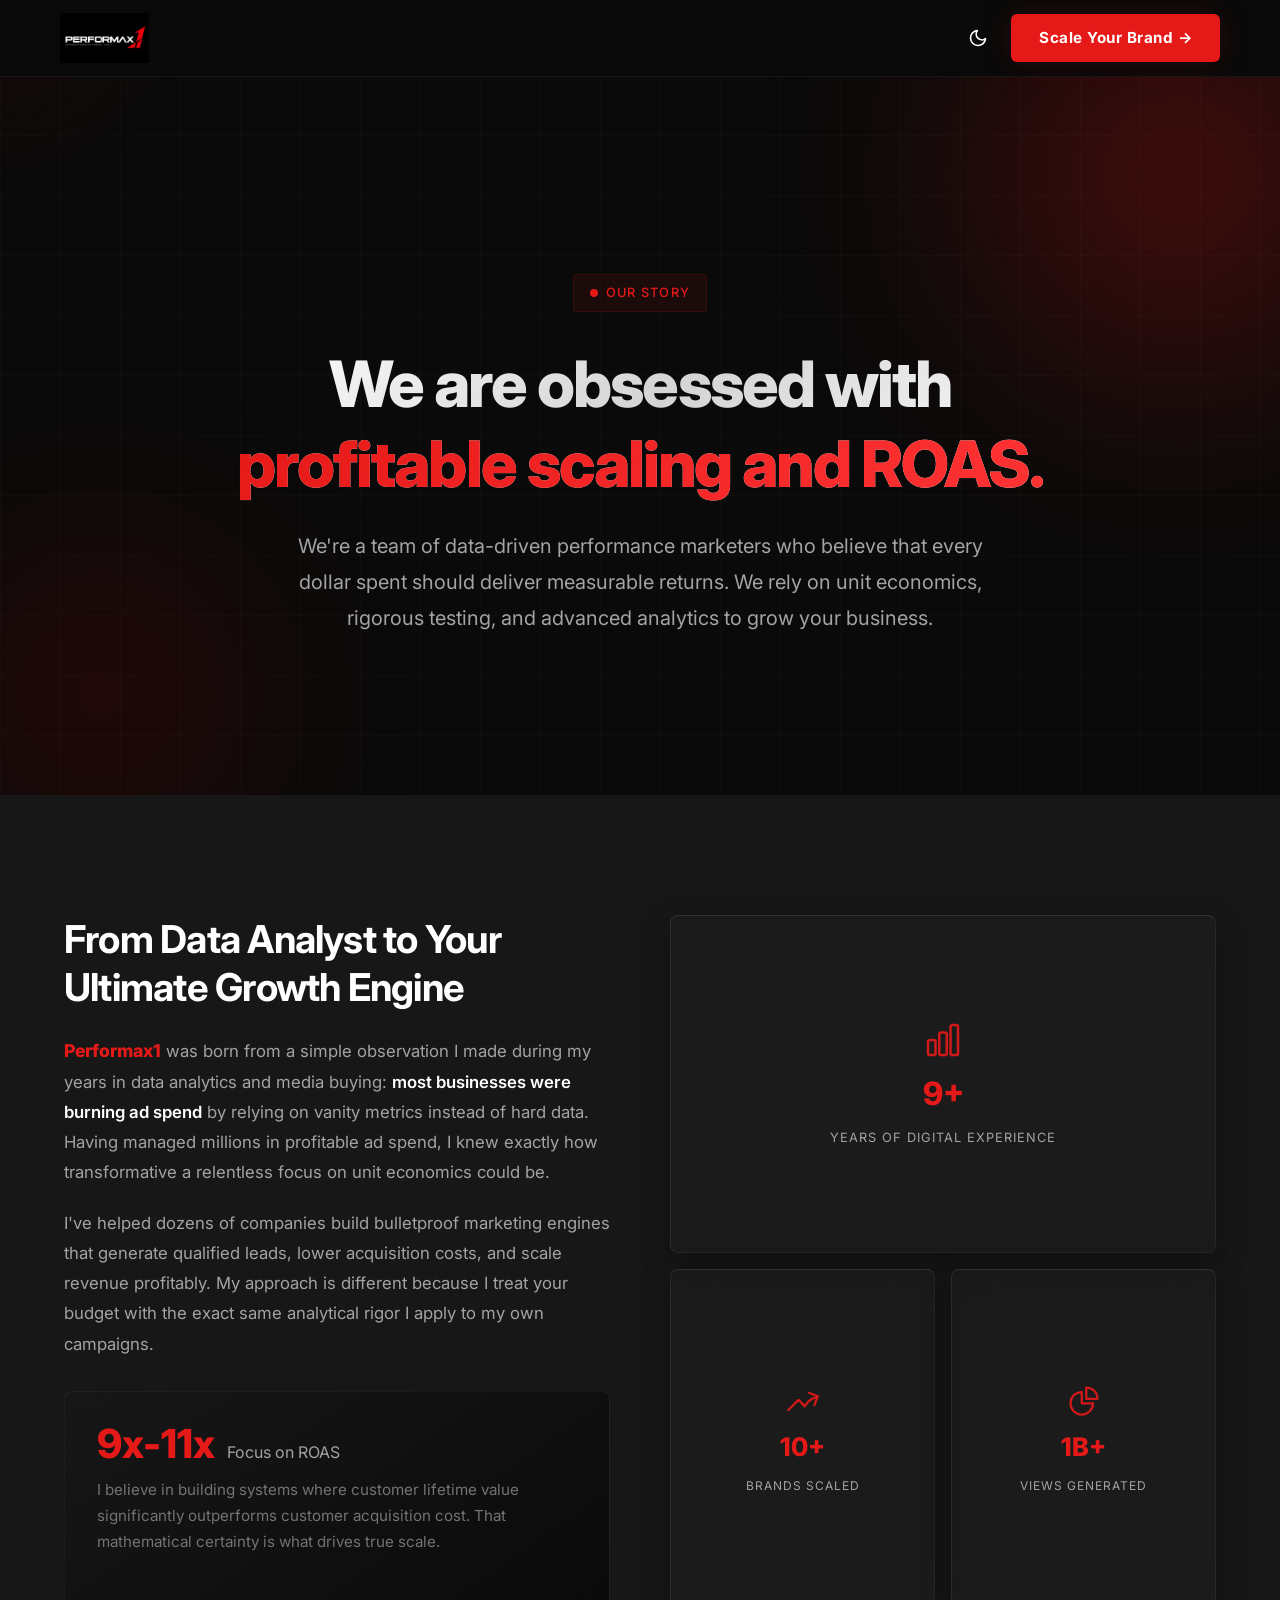
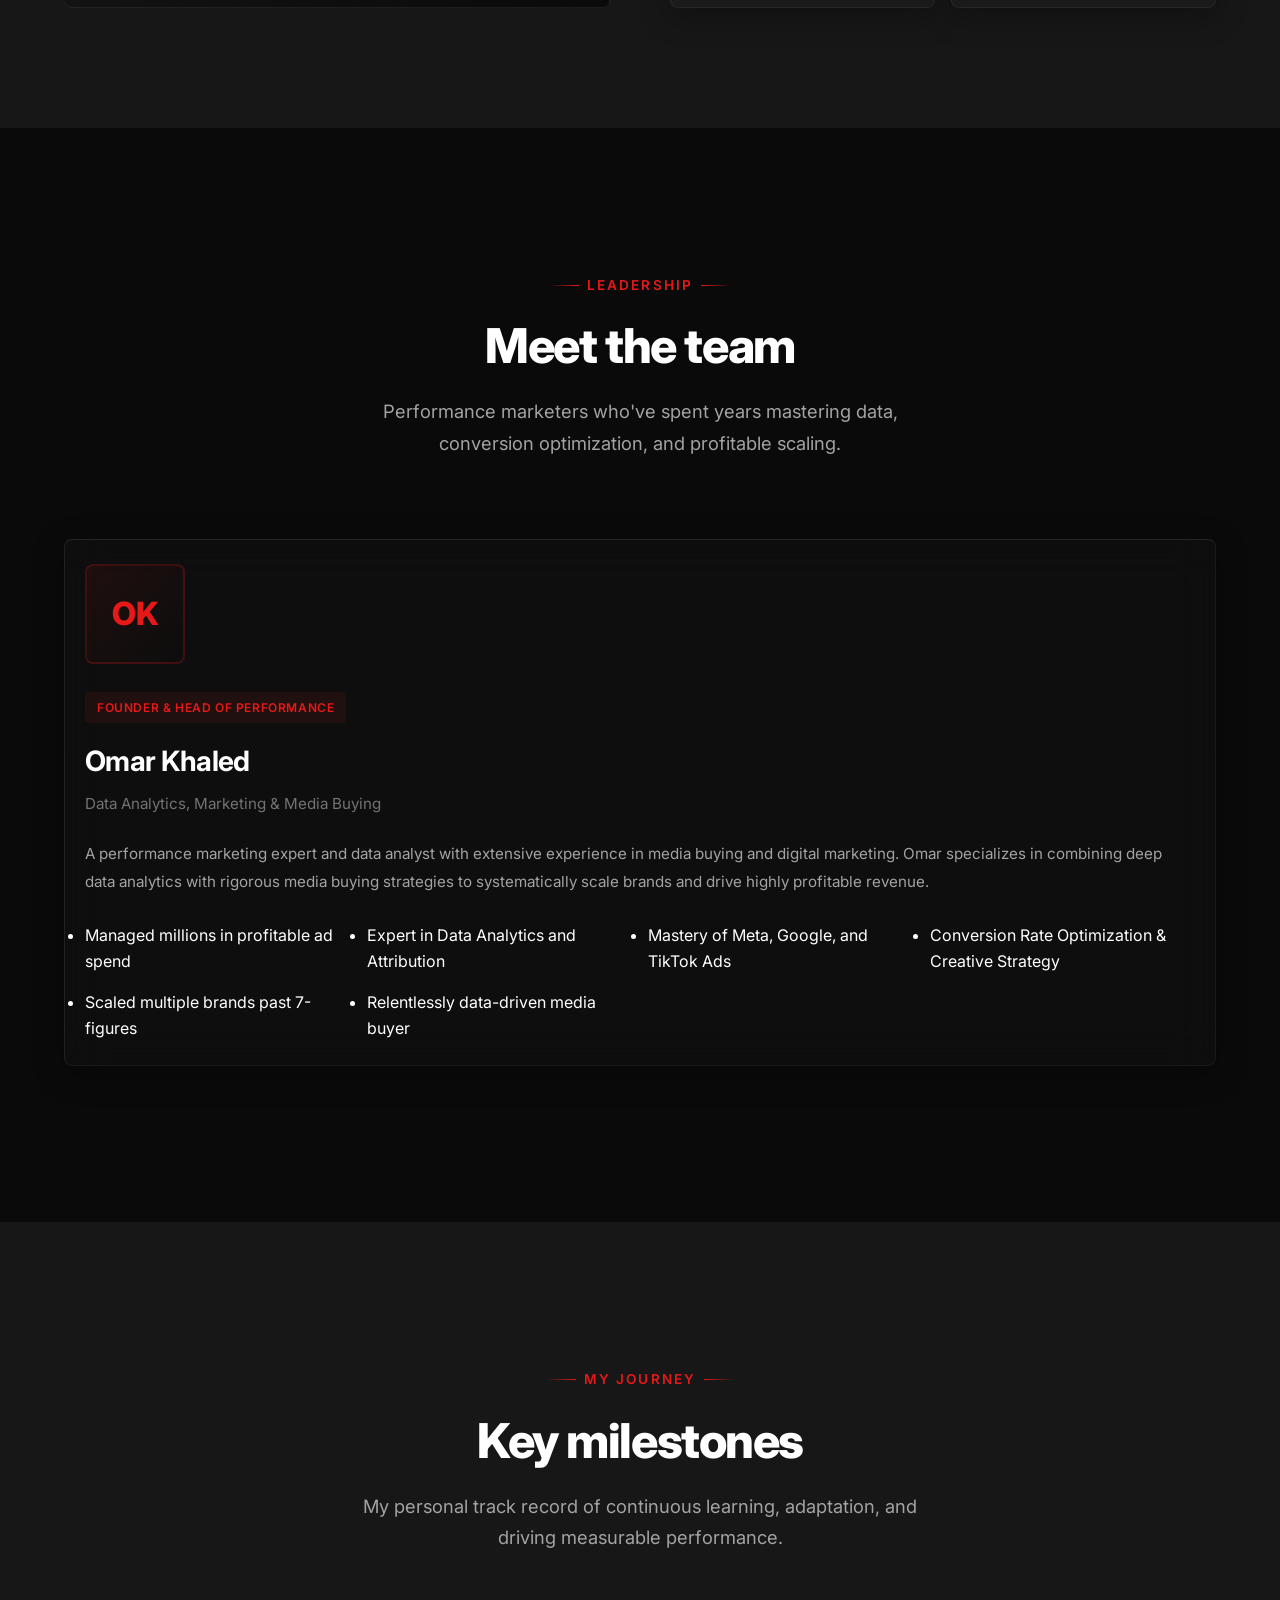
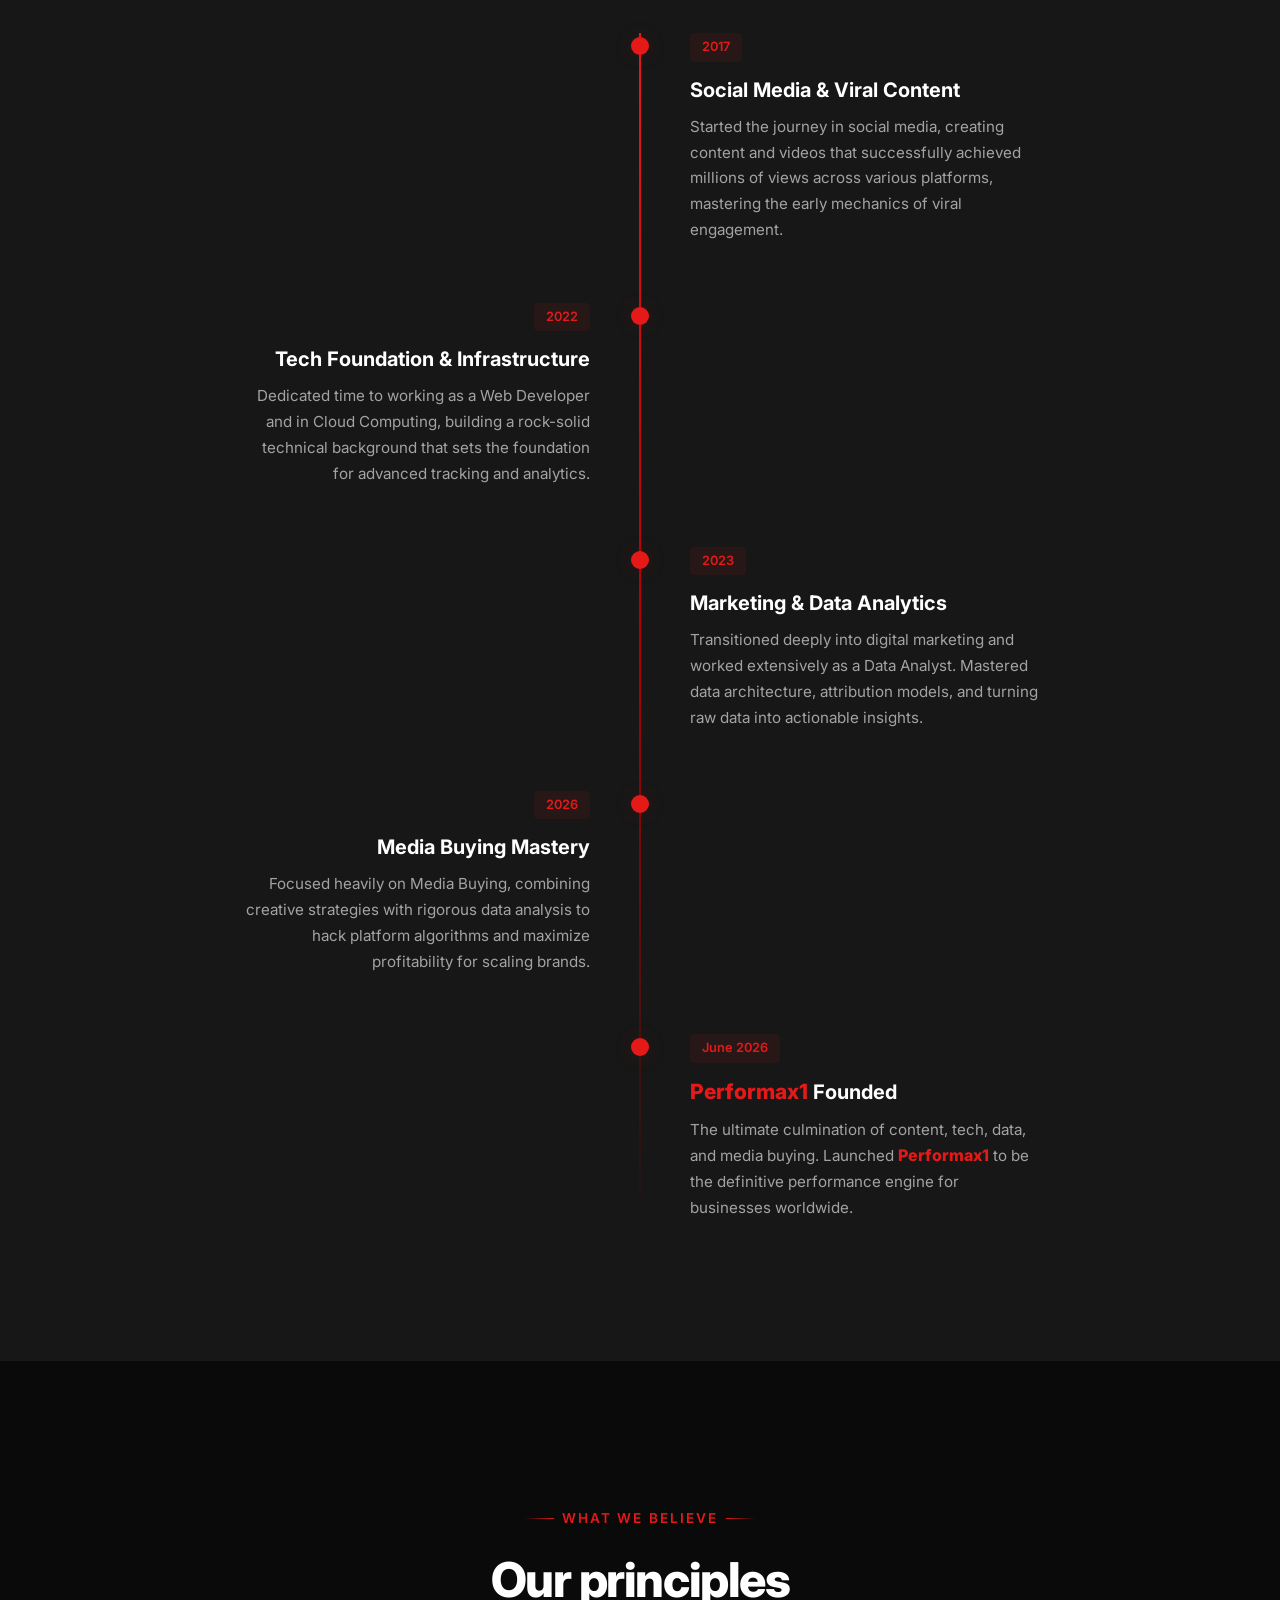
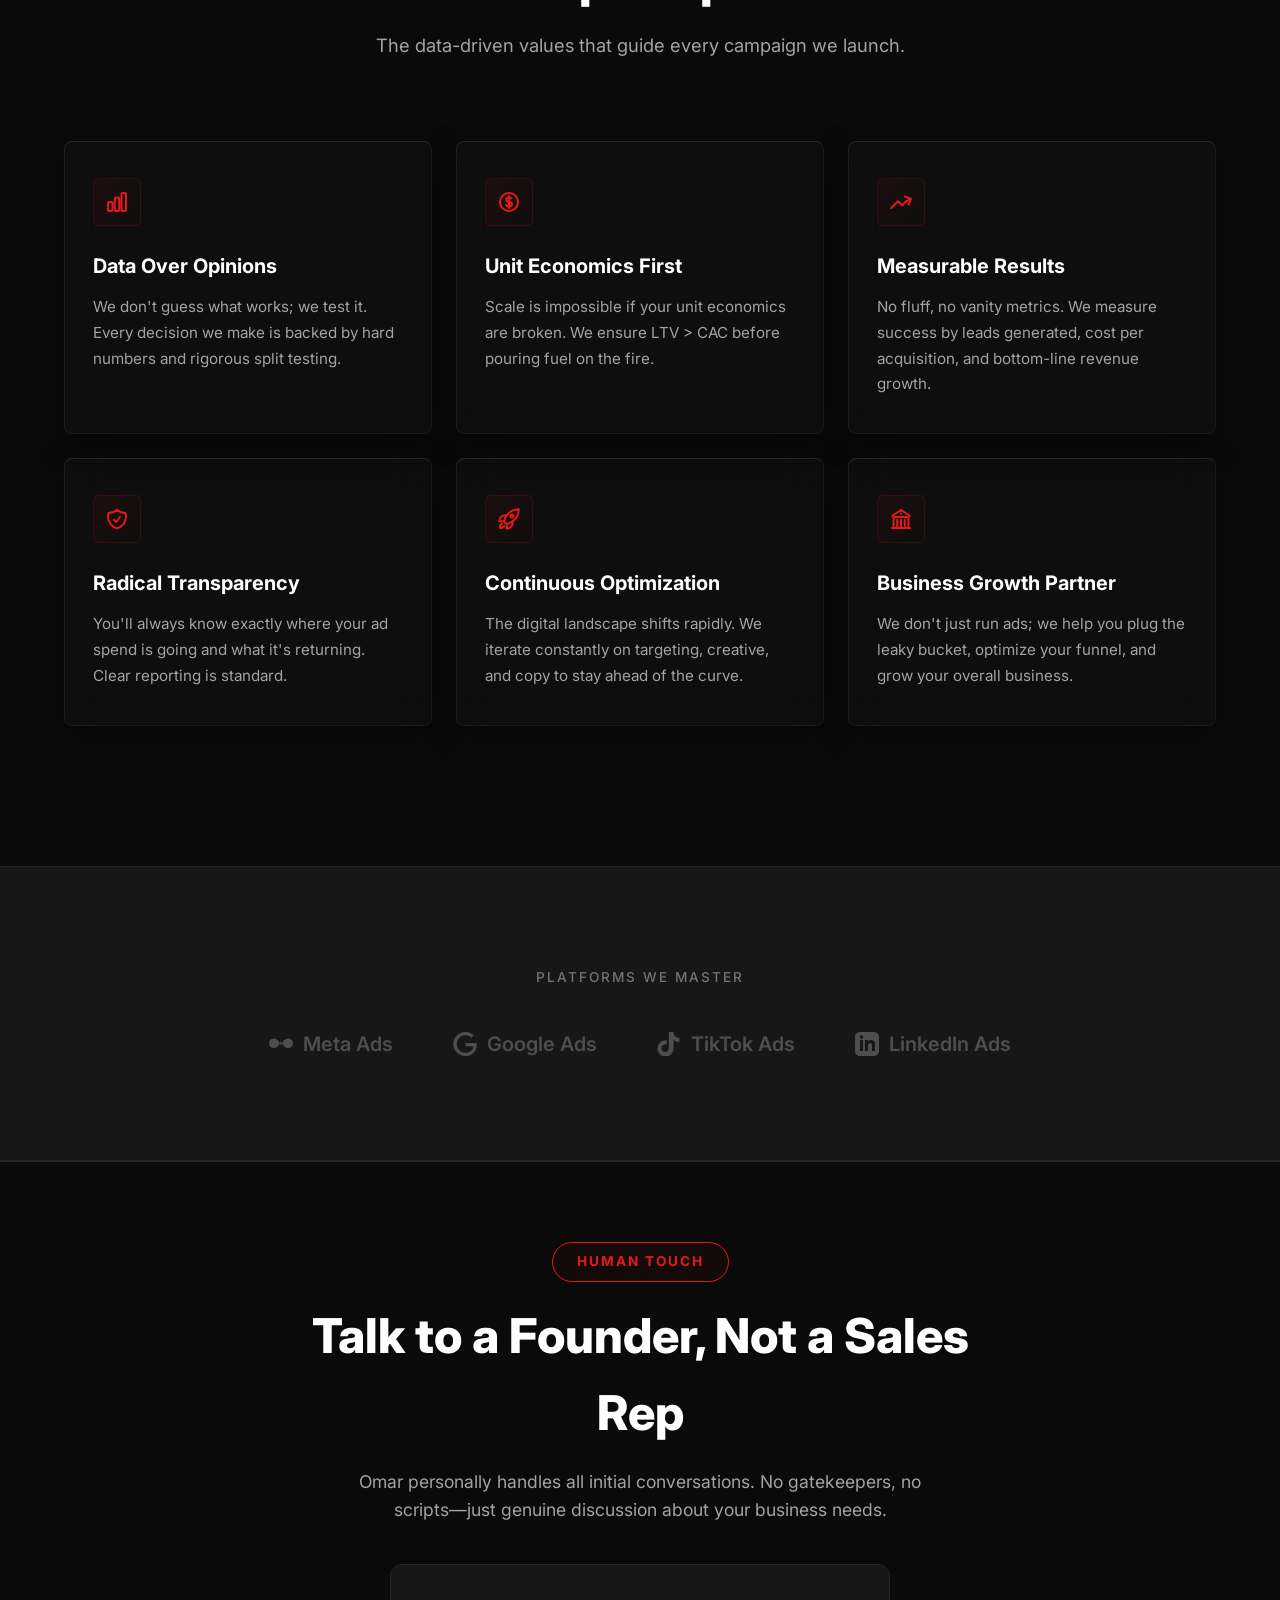
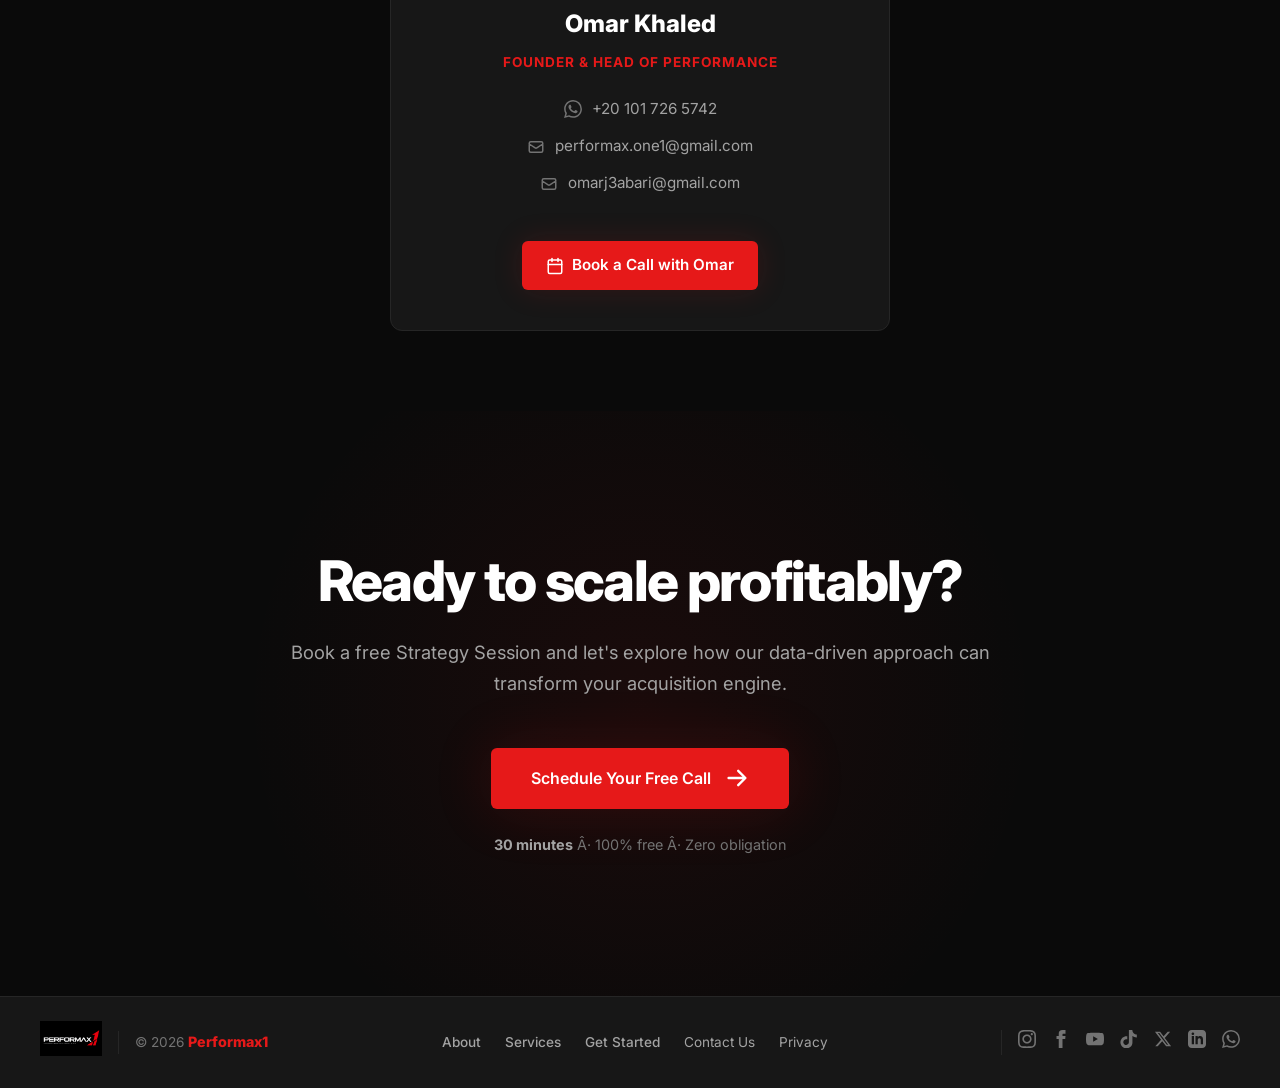
==== commit 0161e1f3: "manual" ====
--- a/about.html
+++ b/about.html
@@ -1,4 +1,4 @@
-<!DOCTYPE html>
+﻿<!DOCTYPE html>
 <html lang="en">
 
 <head>
@@ -529,7 +529,7 @@
                             clip-rule="evenodd" />
                     </svg>
                 </a>
-                <p class="cta-note"><strong>30 minutes</strong> · 100% free · Zero obligation</p>
+                <p class="cta-note"><strong>30 minutes</strong> Â· 100% free Â· Zero obligation</p>
             </div>
         </div>
     </section>
@@ -705,4 +705,4 @@
     </script>
 </body>
 
-</html>+</html>
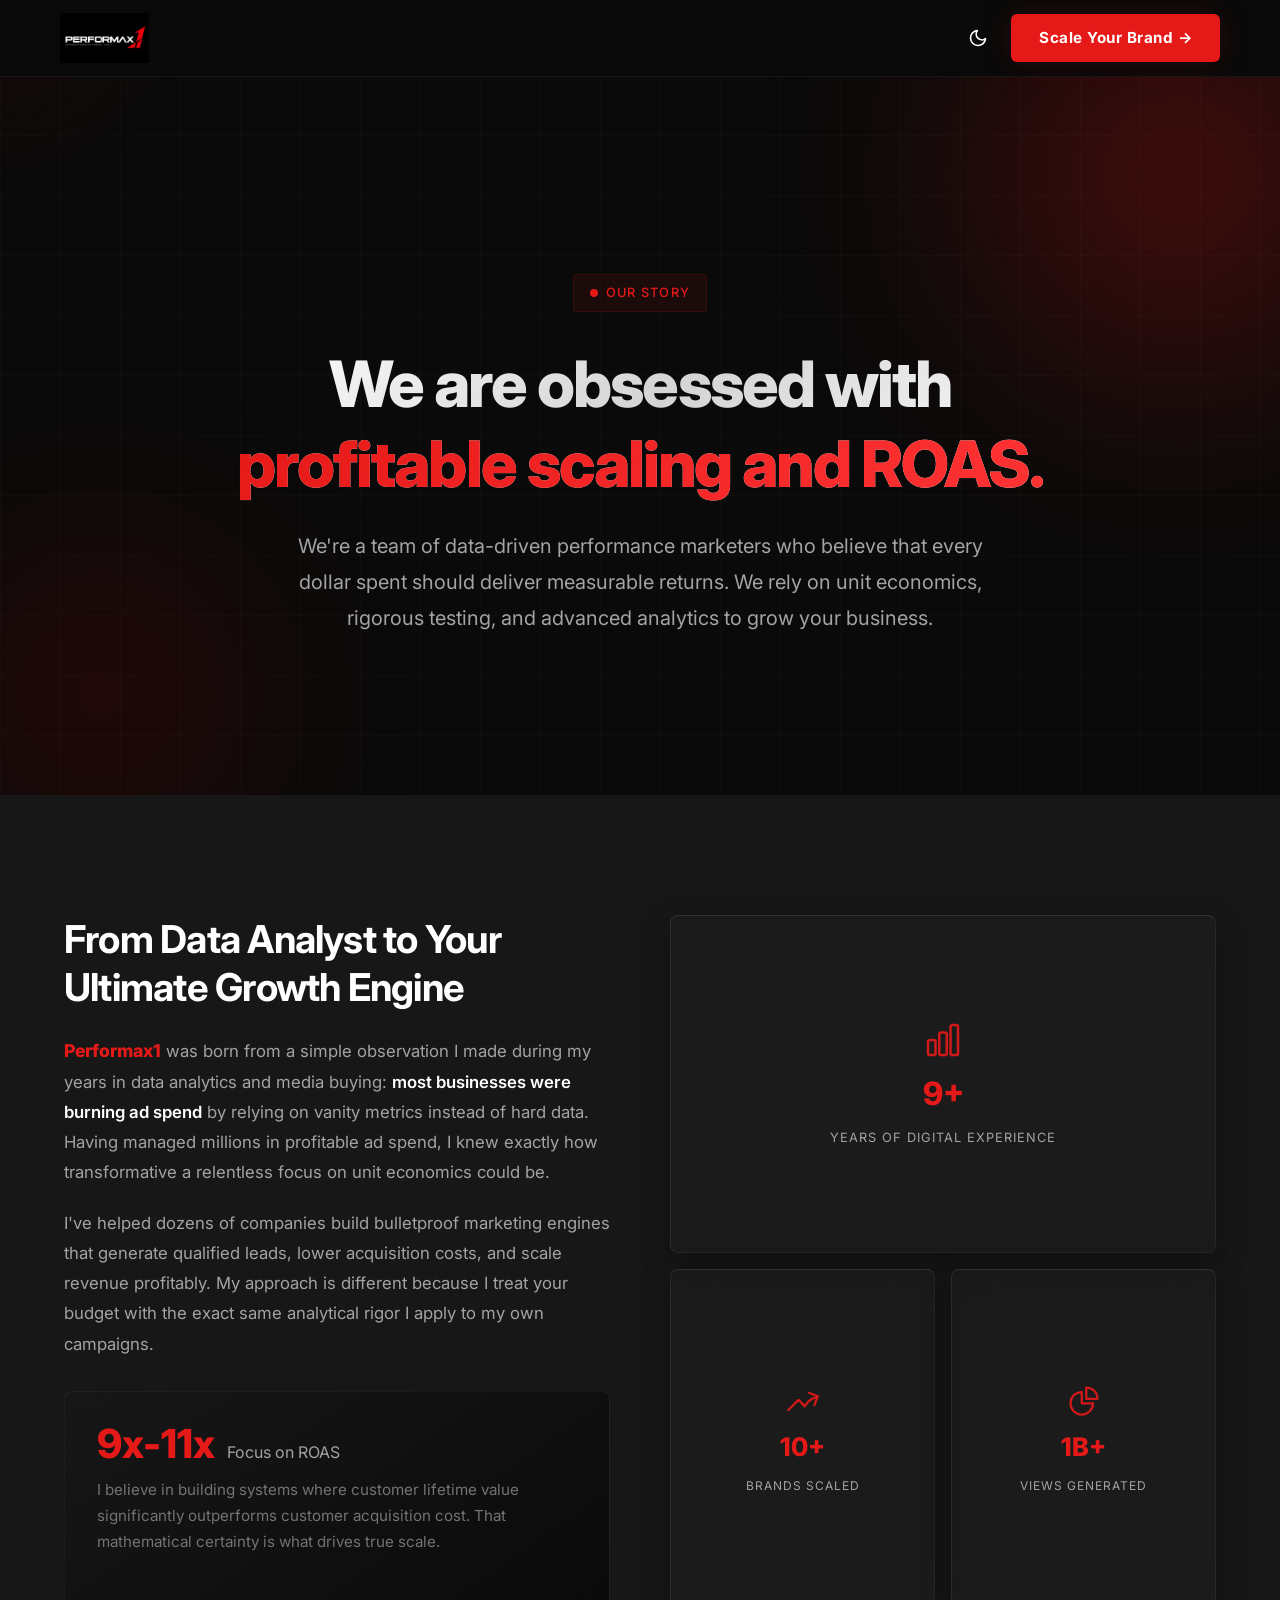
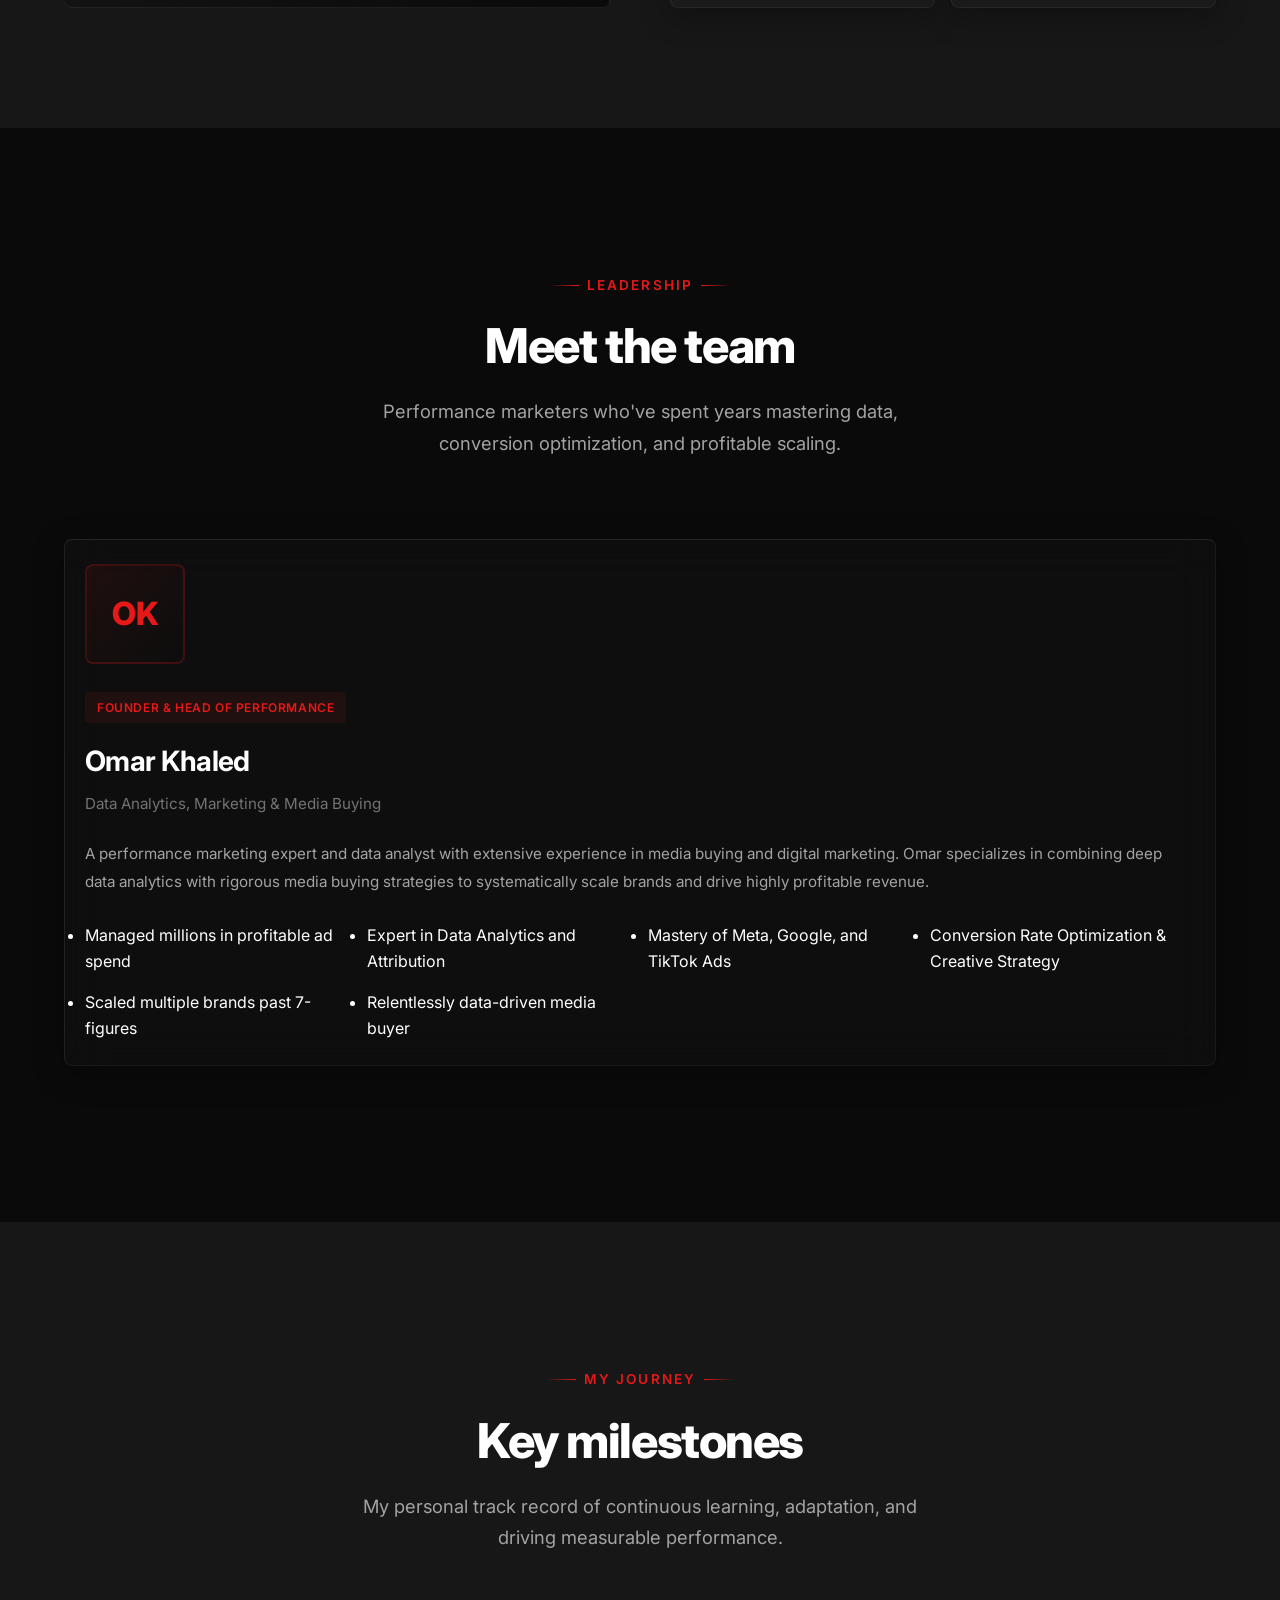
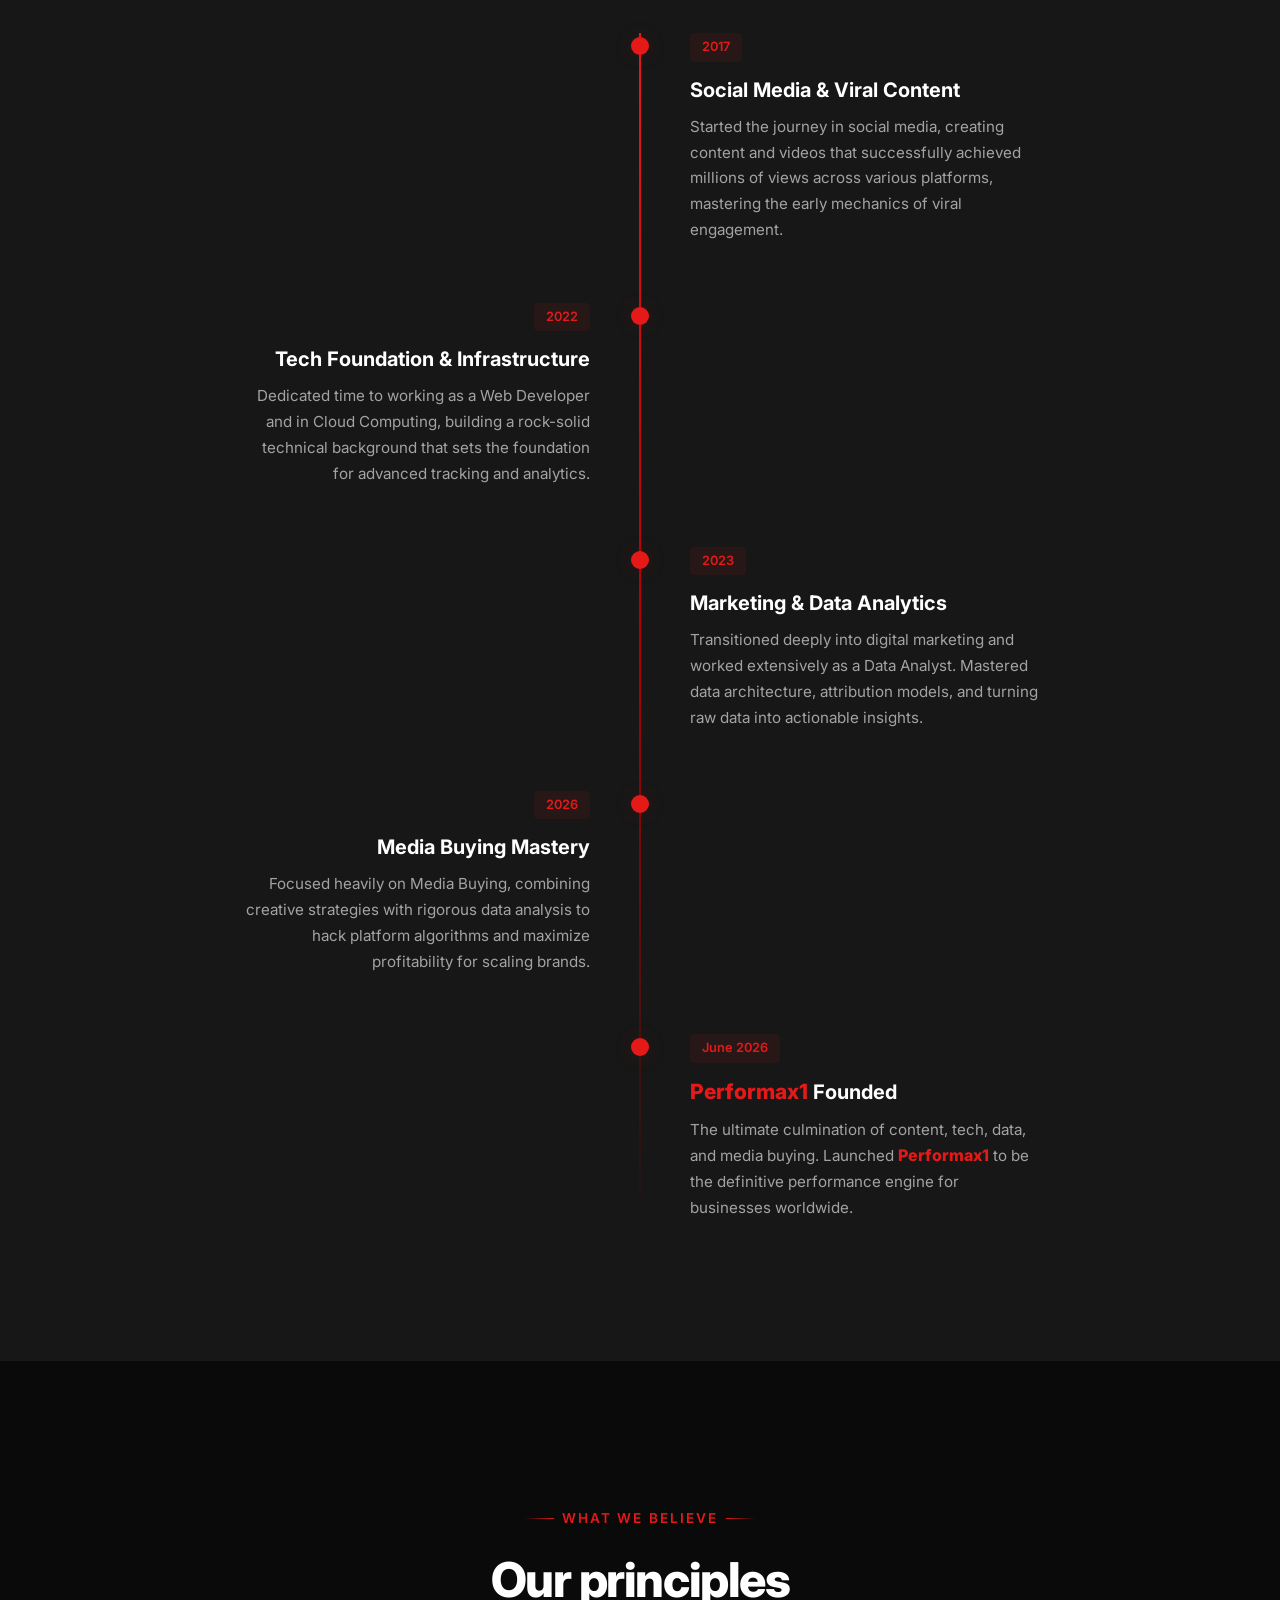
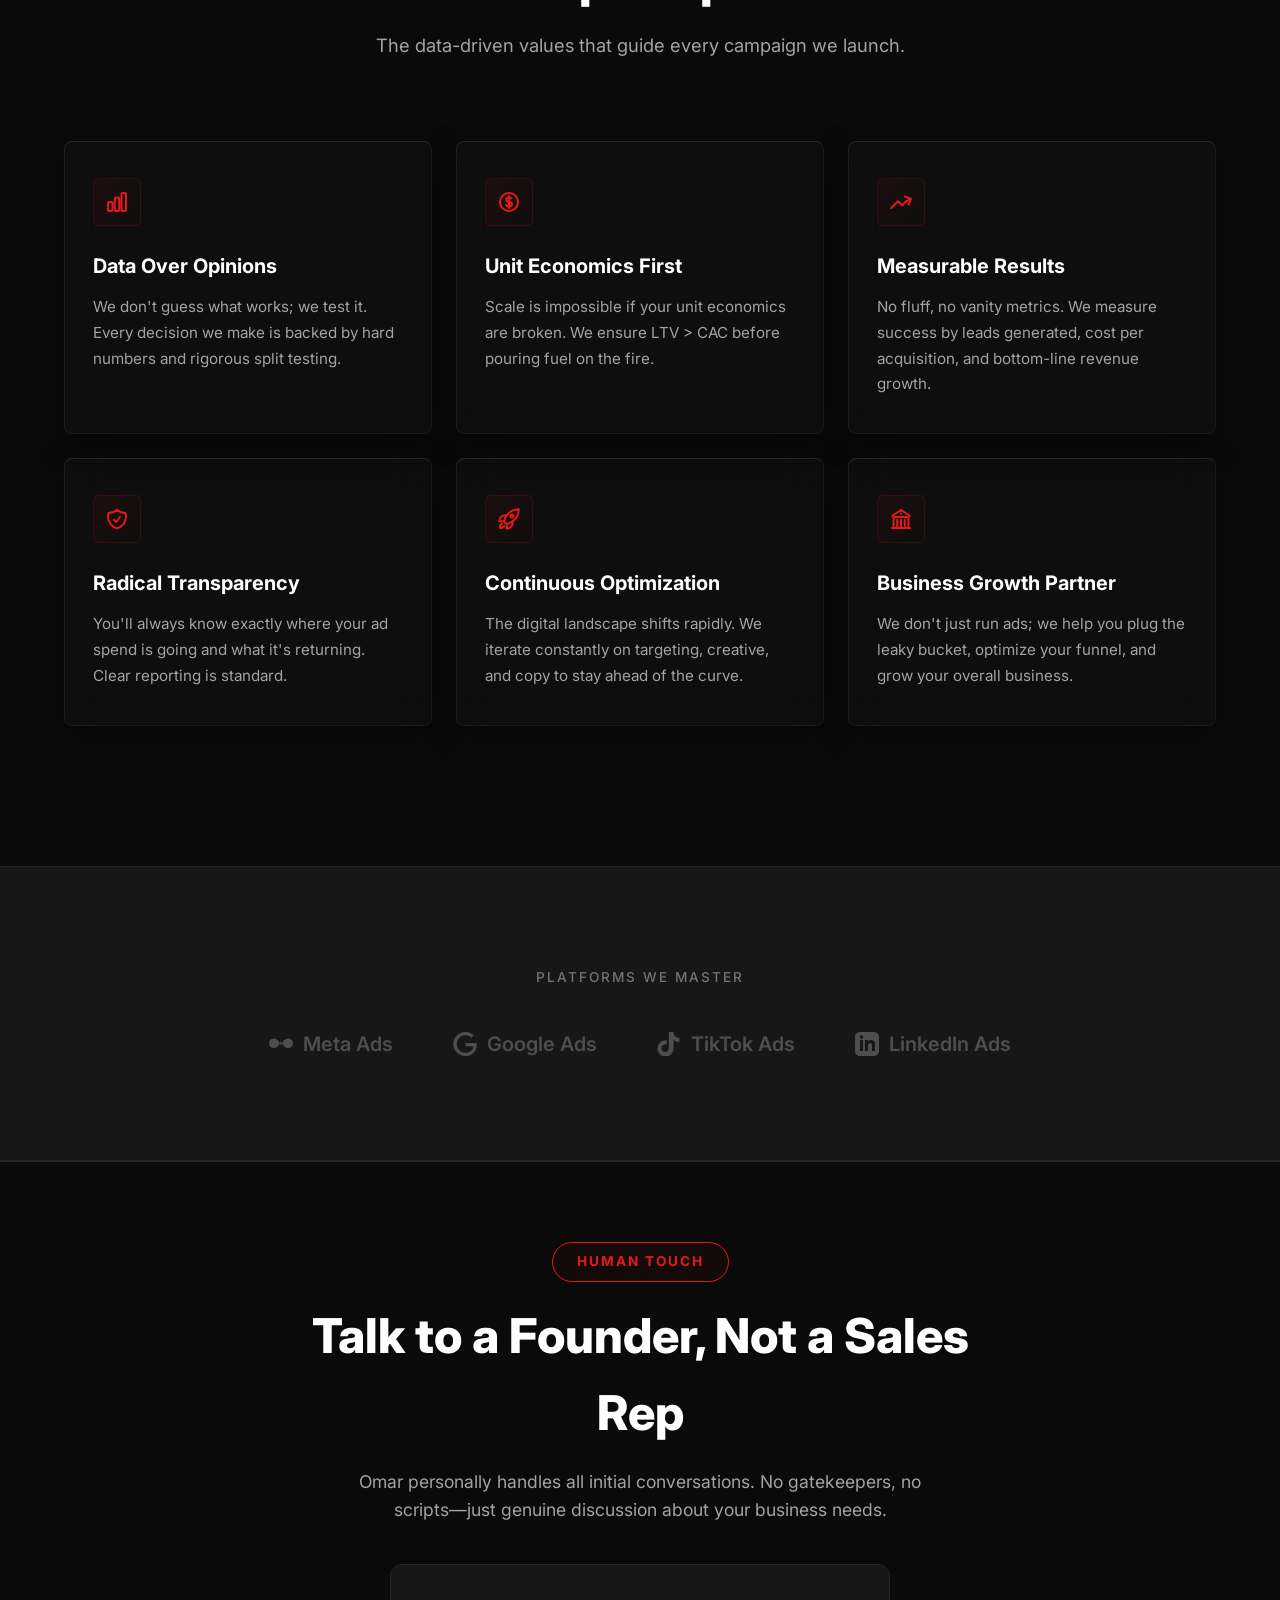
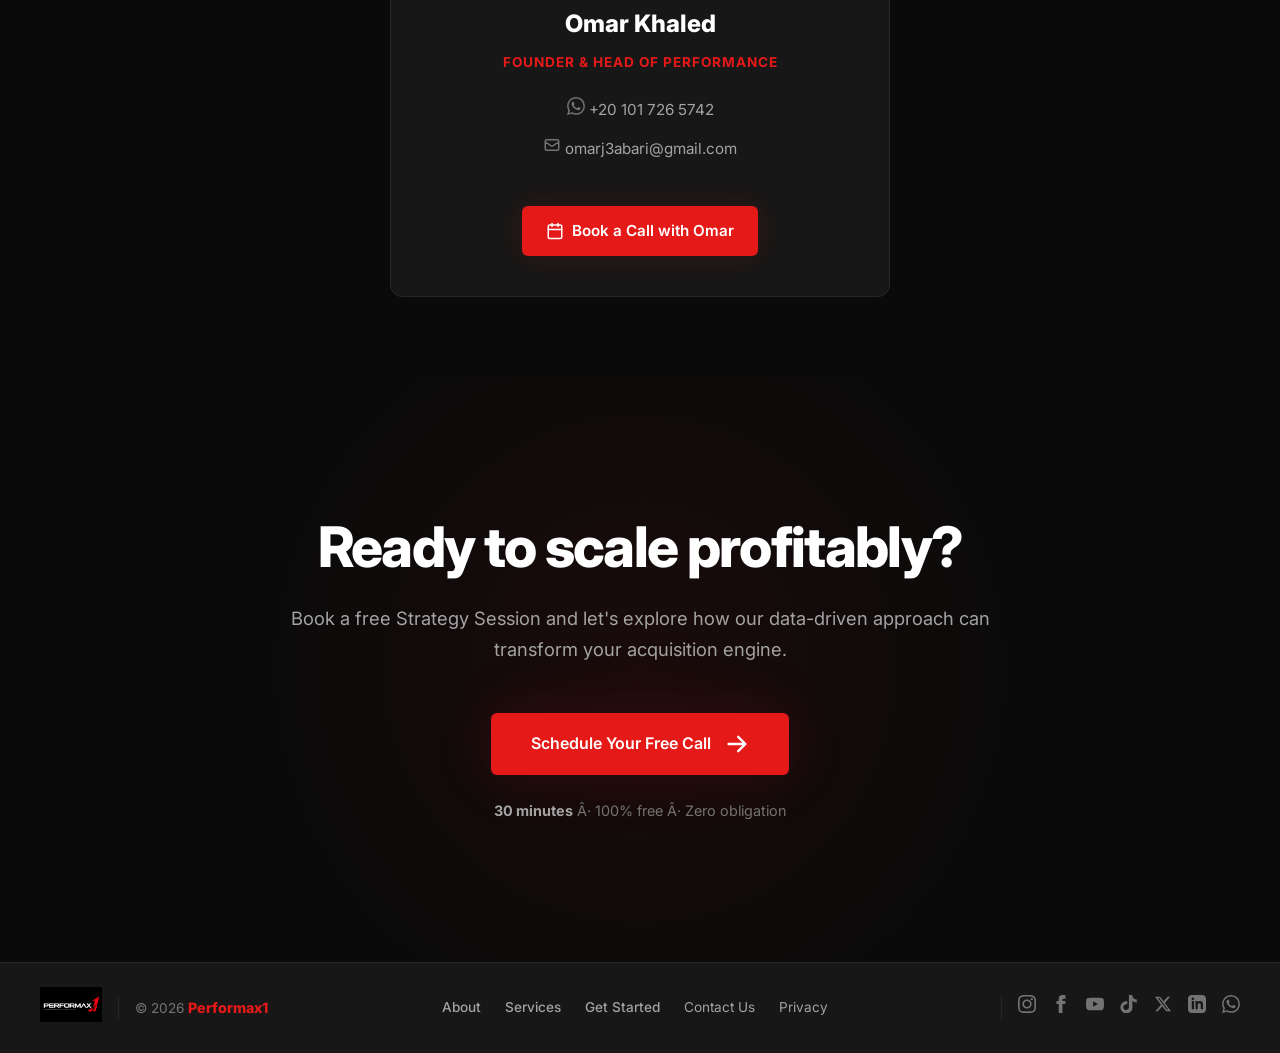
==== commit f86b8ace: "manual" ====
--- a/about.html
+++ b/about.html
@@ -470,23 +470,14 @@
                     style="color: var(--color-primary) !important; font-weight: 700; letter-spacing: 1px; font-size: 0.85rem; margin-bottom: 1.5rem;">
                     FOUNDER & HEAD OF PERFORMANCE</p>
                 <div style="display: flex; flex-direction: column; gap: 0.8rem;">
-                    <div style="display: flex; align-items: center; gap: 10px; justify-content: center;">
+                    <div class="founder-contact-row">
                         <svg width="18" height="18" viewBox="0 0 24 24" fill="var(--text-muted)" style="flex-shrink: 0; min-width: 18px;">
                             <path d="M17.472 14.382c-.297-.149-1.758-.867-2.03-.967-.273-.099-.471-.148-.67.15-.197.297-.767.966-.94 1.164-.173.199-.347.223-.644.075-.297-.15-1.255-.463-2.39-1.475-.883-.788-1.48-1.761-1.653-2.059-.173-.297-.018-.458.13-.606.134-.133.298-.347.446-.52.149-.174.198-.298.298-.497.099-.198.05-.371-.025-.52-.075-.149-.669-1.612-.916-2.207-.242-.579-.487-.5-.669-.51-.173-.008-.371-.01-.57-.01-.198 0-.52.074-.792.372-.272.297-1.04 1.016-1.04 2.479 0 1.462 1.065 2.875 1.213 3.074.149.198 2.096 3.2 5.077 4.487.709.306 1.262.489 1.694.625.712.227 1.36.195 1.871.118.571-.085 1.758-.719 2.006-1.413.248-.694.248-1.289.173-1.413-.074-.124-.272-.198-.57-.347m-5.421 7.403h-.004a9.87 9.87 0 01-5.031-1.378l-.361-.214-3.741.982.998-3.648-.235-.374a9.86 9.86 0 01-1.51-5.26c.001-5.45 4.436-9.884 9.888-9.884 2.64 0 5.122 1.03 6.988 2.898a9.825 9.825 0 012.893 6.994c-.003 5.45-4.437 9.884-9.885 9.884m8.413-18.297A11.815 11.815 0 0012.05 0C5.495 0 .16 5.335.157 11.892c0 2.096.547 4.142 1.588 5.945L.057 24l6.305-1.654a11.882 11.882 0 005.683 1.448h.005c6.554 0 11.89-5.335 11.893-11.893a11.821 11.821 0 00-3.48-8.413z" />
                         </svg>
                         <a href="http://wa.me/+201017265742" target="_blank" rel="noopener"
                             style="color: var(--text-secondary); text-decoration: none; font-size: clamp(0.75rem, 4vw, 0.95rem); white-space: nowrap;">+20 101 726 5742</a>
                     </div>
-                    <div style="display: flex; align-items: center; gap: 10px; justify-content: center;">
-                        <svg xmlns="http://www.w3.org/2000/svg" width="18" height="18" fill="none" viewBox="0 0 24 24"
-                            stroke="var(--text-muted)" stroke-width="2" style="flex-shrink: 0; min-width: 18px;">
-                            <path stroke-linecap="round" stroke-linejoin="round"
-                                d="M3 8l7.89 5.26a2 2 0 002.22 0L21 8M5 19h14a2 2 0 002-2V7a2 2 0 00-2-2H5a2 2 0 00-2 2v10a2 2 0 002 2z" />
-                        </svg>
-                        <a href="mailto:performax.one1@gmail.com"
-                            style="color: var(--text-secondary); text-decoration: none; font-size: clamp(0.75rem, 4vw, 0.95rem); white-space: nowrap;">performax.one1@gmail.com</a>
-                    </div>
-                    <div style="display: flex; align-items: center; gap: 10px; justify-content: center;">
+                    <div class="founder-contact-row">
                         <svg xmlns="http://www.w3.org/2000/svg" width="18" height="18" fill="none" viewBox="0 0 24 24"
                             stroke="var(--text-muted)" stroke-width="2" style="flex-shrink: 0; min-width: 18px;">
                             <path stroke-linecap="round" stroke-linejoin="round"
--- a/assets/css/global.css
+++ b/assets/css/global.css
@@ -455,3 +455,42 @@
     }
 }
 
+/* ========================================================= */
+/* FOUNDER CARD — Contact Link Hover Effects                  */
+/* ========================================================= */
+.founder-contact-row {
+    display: flex;
+    align-items: center;
+    gap: 10px;
+    justify-content: center;
+    transition: transform 0.25s ease, color 0.25s ease;
+    cursor: default;
+}
+
+.founder-contact-row a {
+    color: var(--text-secondary);
+    text-decoration: none;
+    font-size: clamp(0.75rem, 4vw, 0.95rem);
+    white-space: nowrap;
+    transition: color 0.25s ease;
+}
+
+.founder-contact-row svg {
+    flex-shrink: 0;
+    min-width: 18px;
+    transition: fill 0.25s ease, stroke 0.25s ease, transform 0.25s ease;
+}
+
+.founder-contact-row:hover {
+    transform: translateY(-3px);
+}
+
+.founder-contact-row:hover a {
+    color: var(--color-primary);
+}
+
+.founder-contact-row:hover svg {
+    fill: var(--color-primary);
+    stroke: var(--color-primary);
+    transform: scale(1.15);
+}
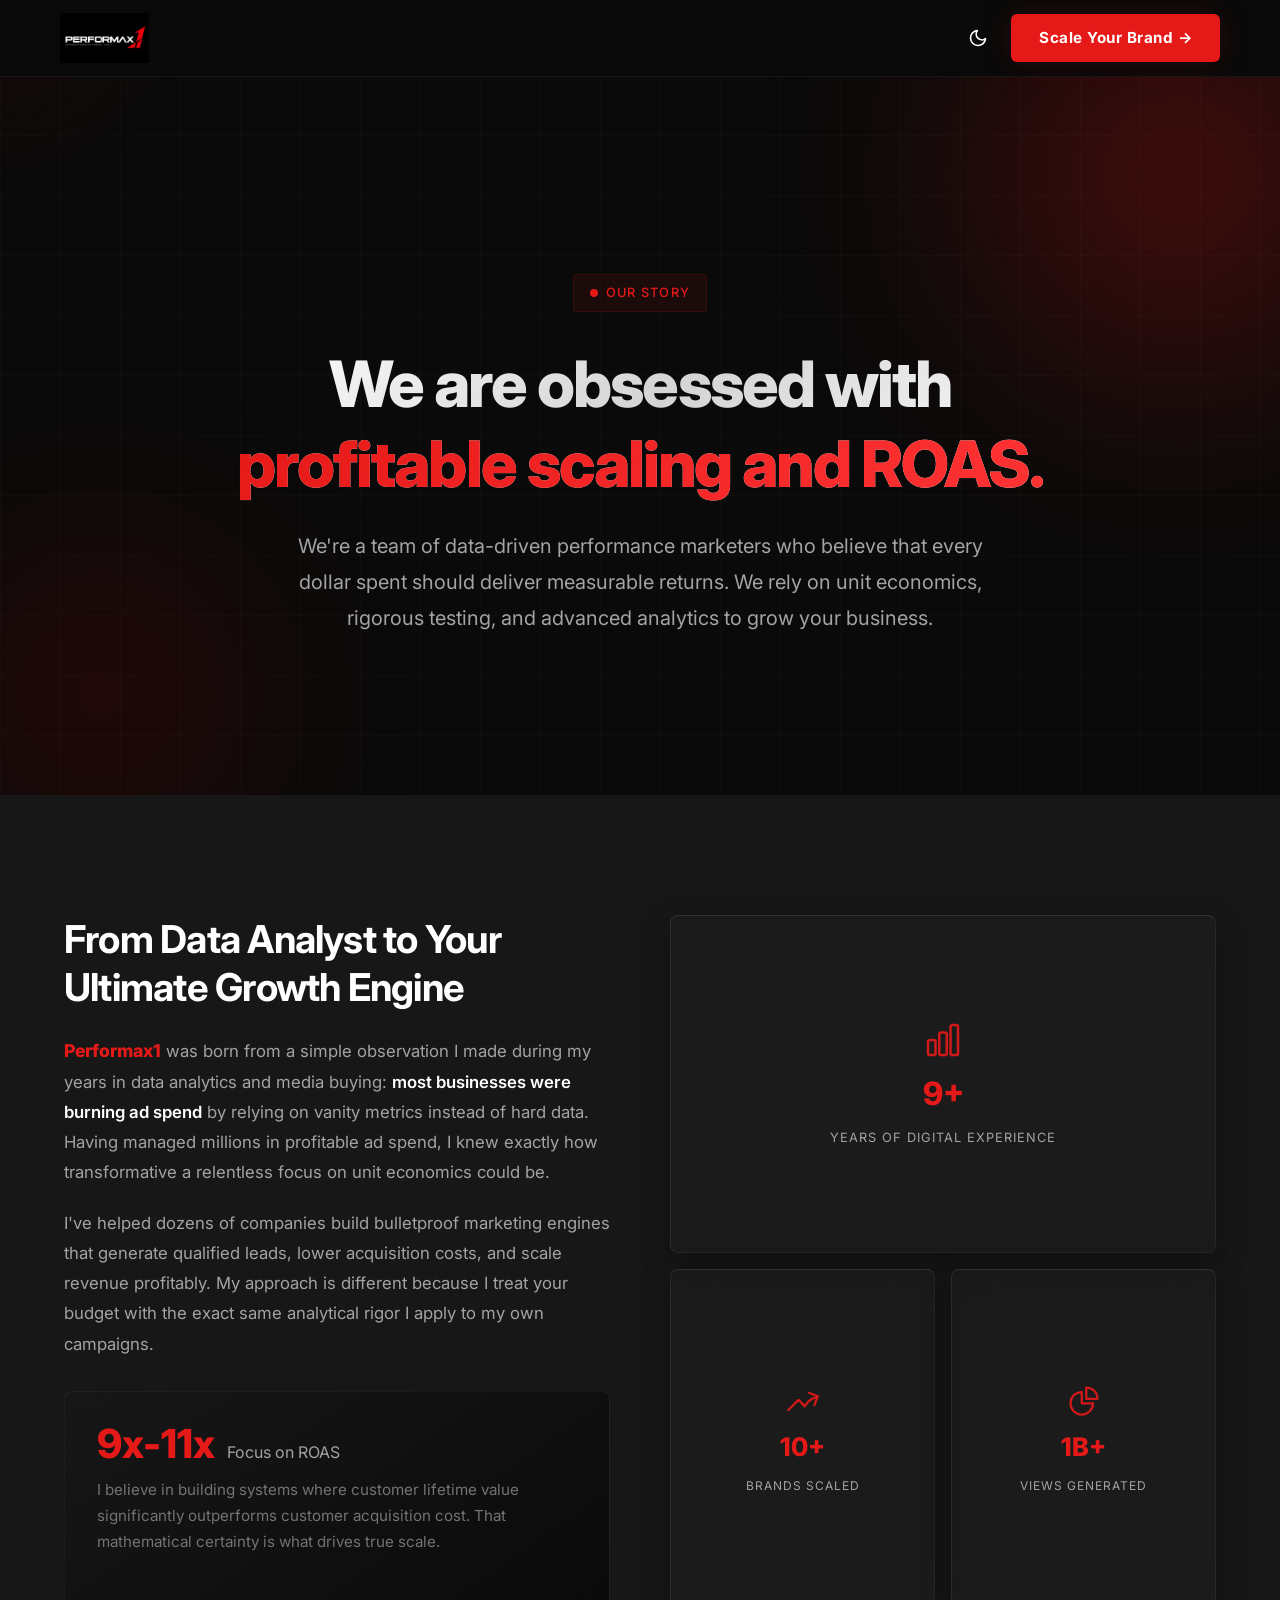
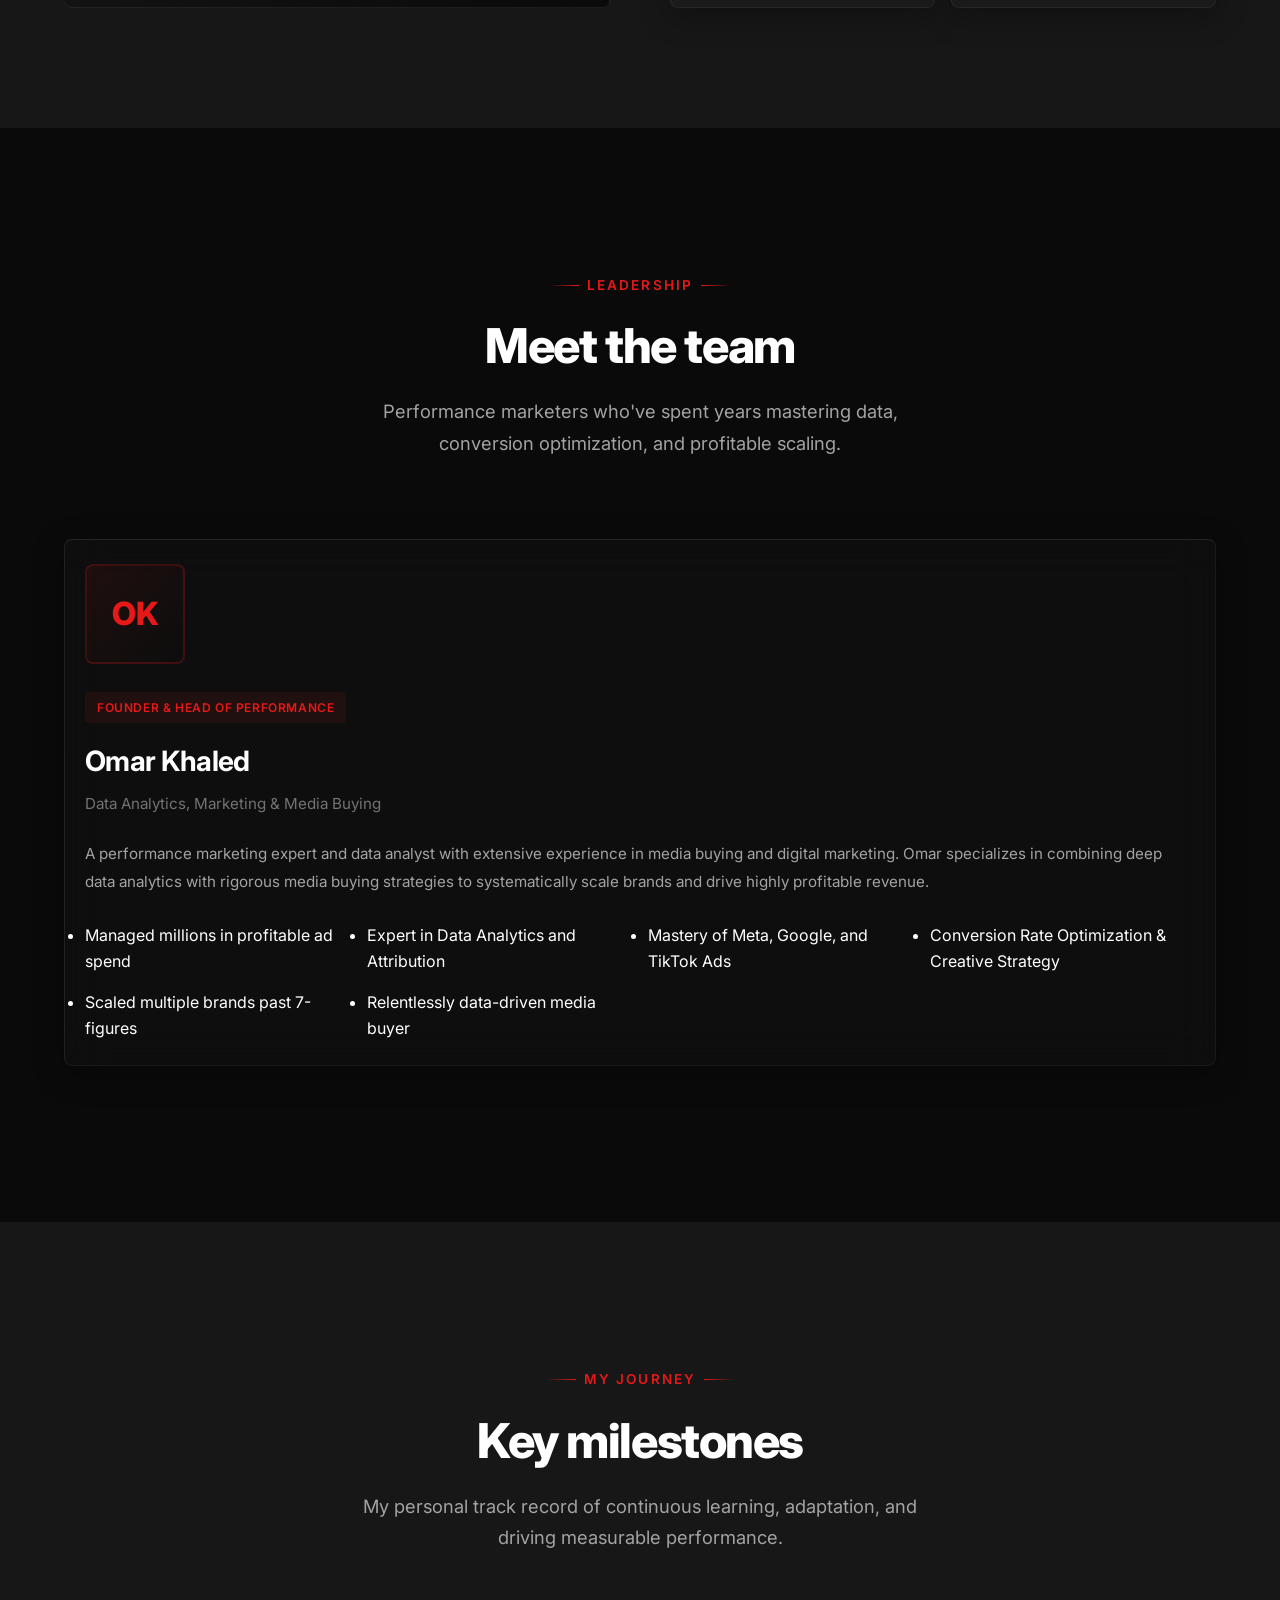
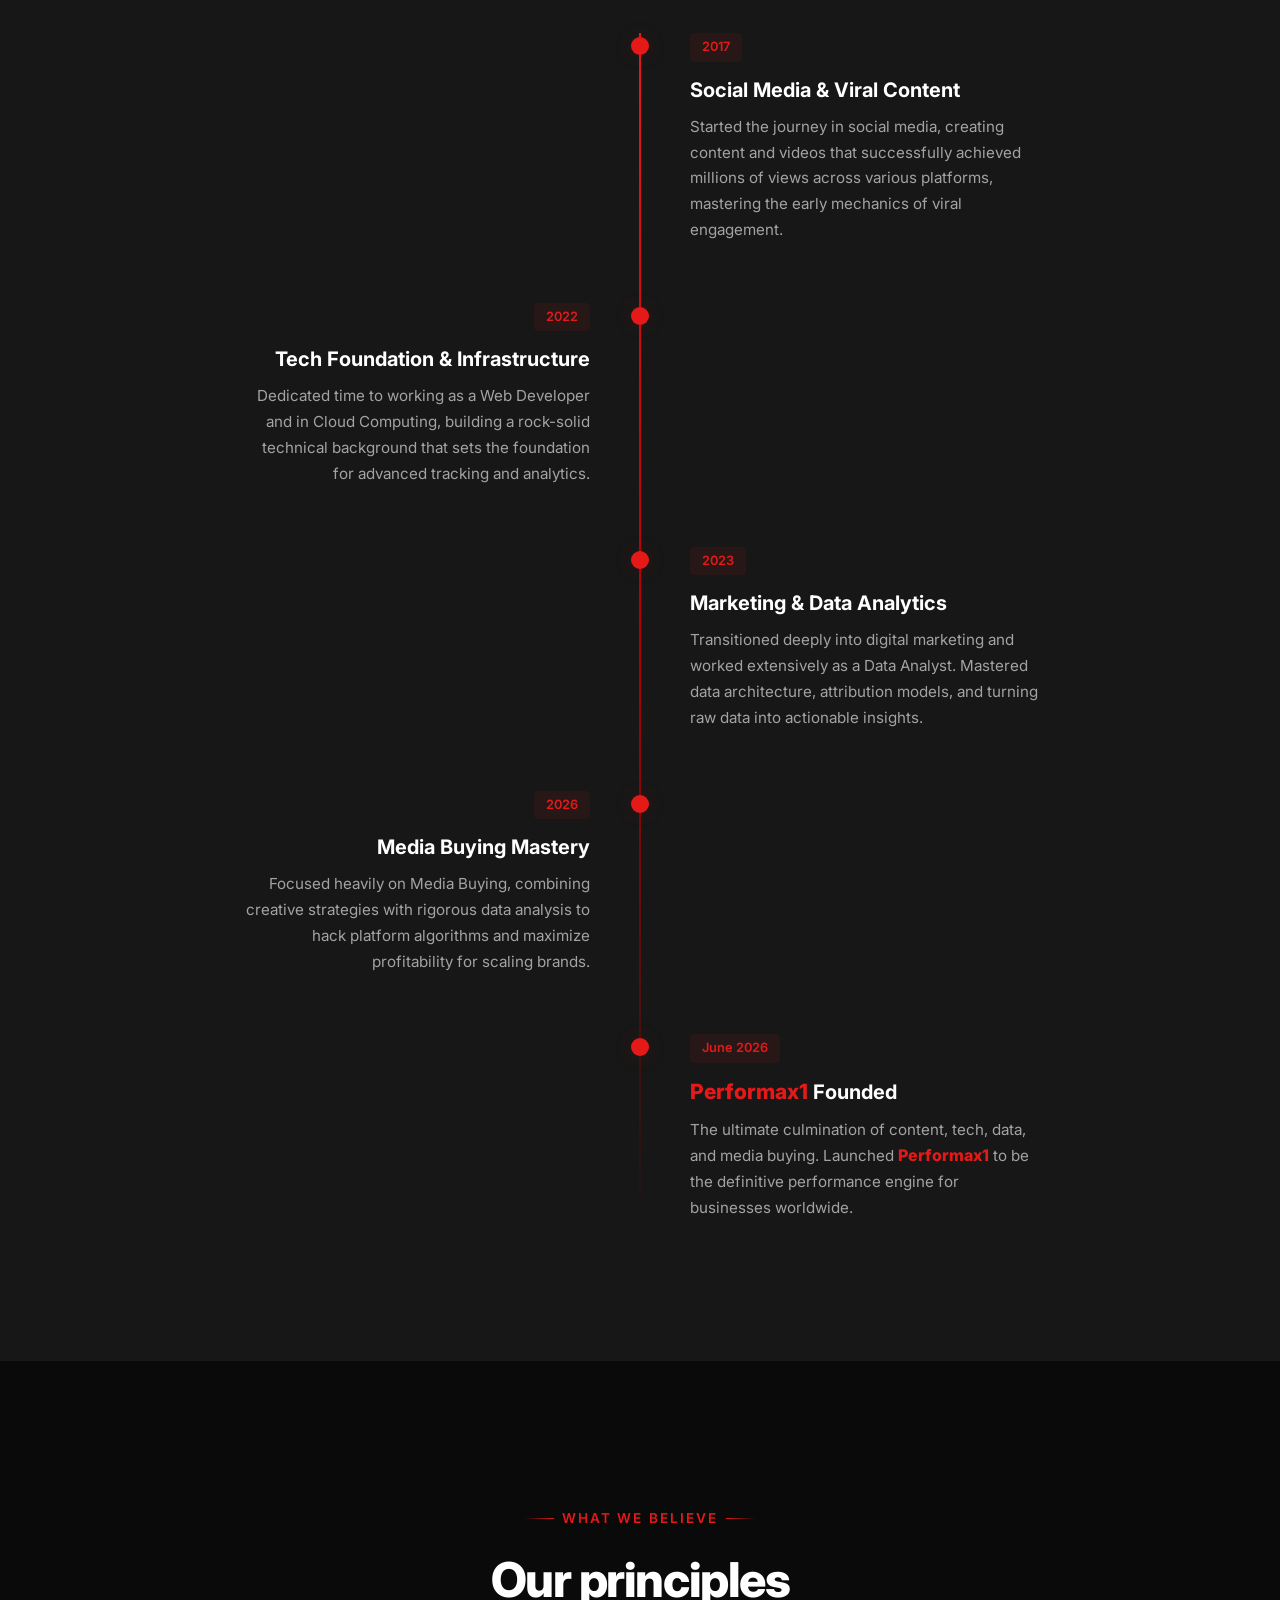
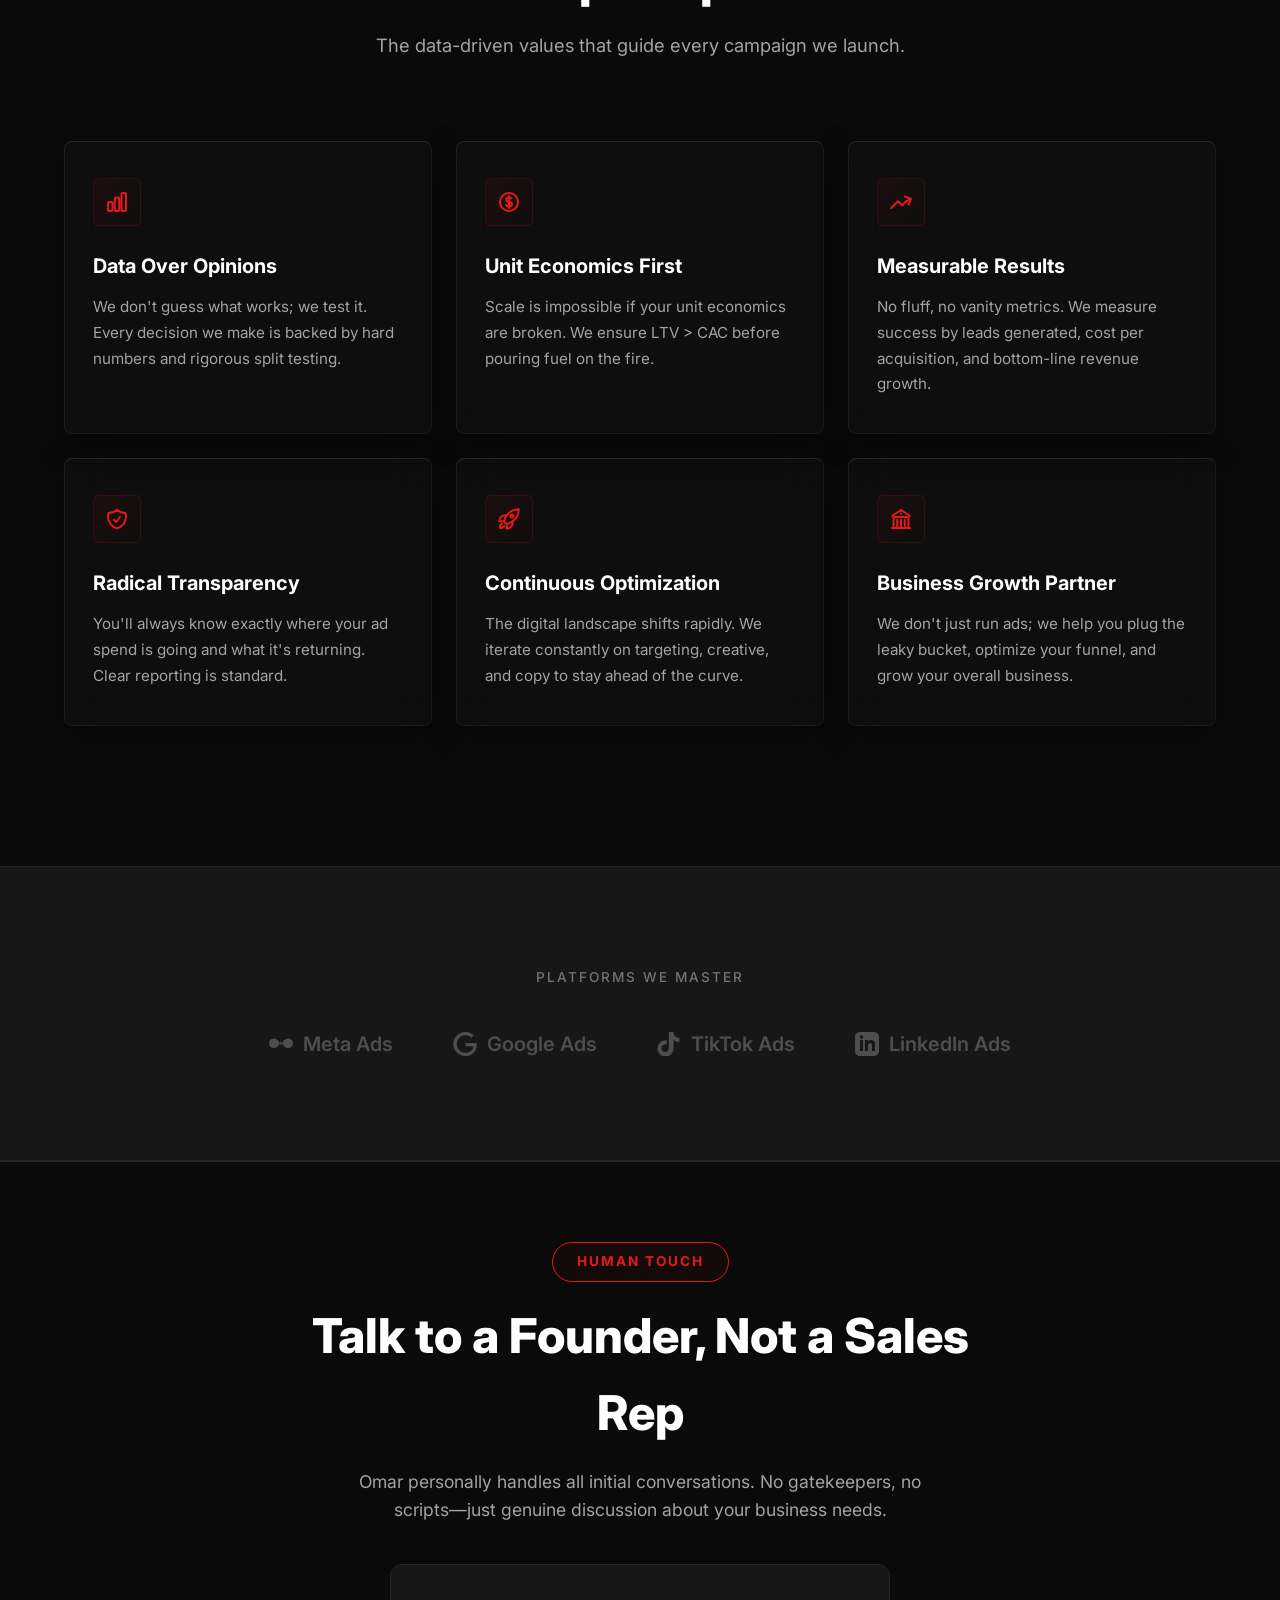
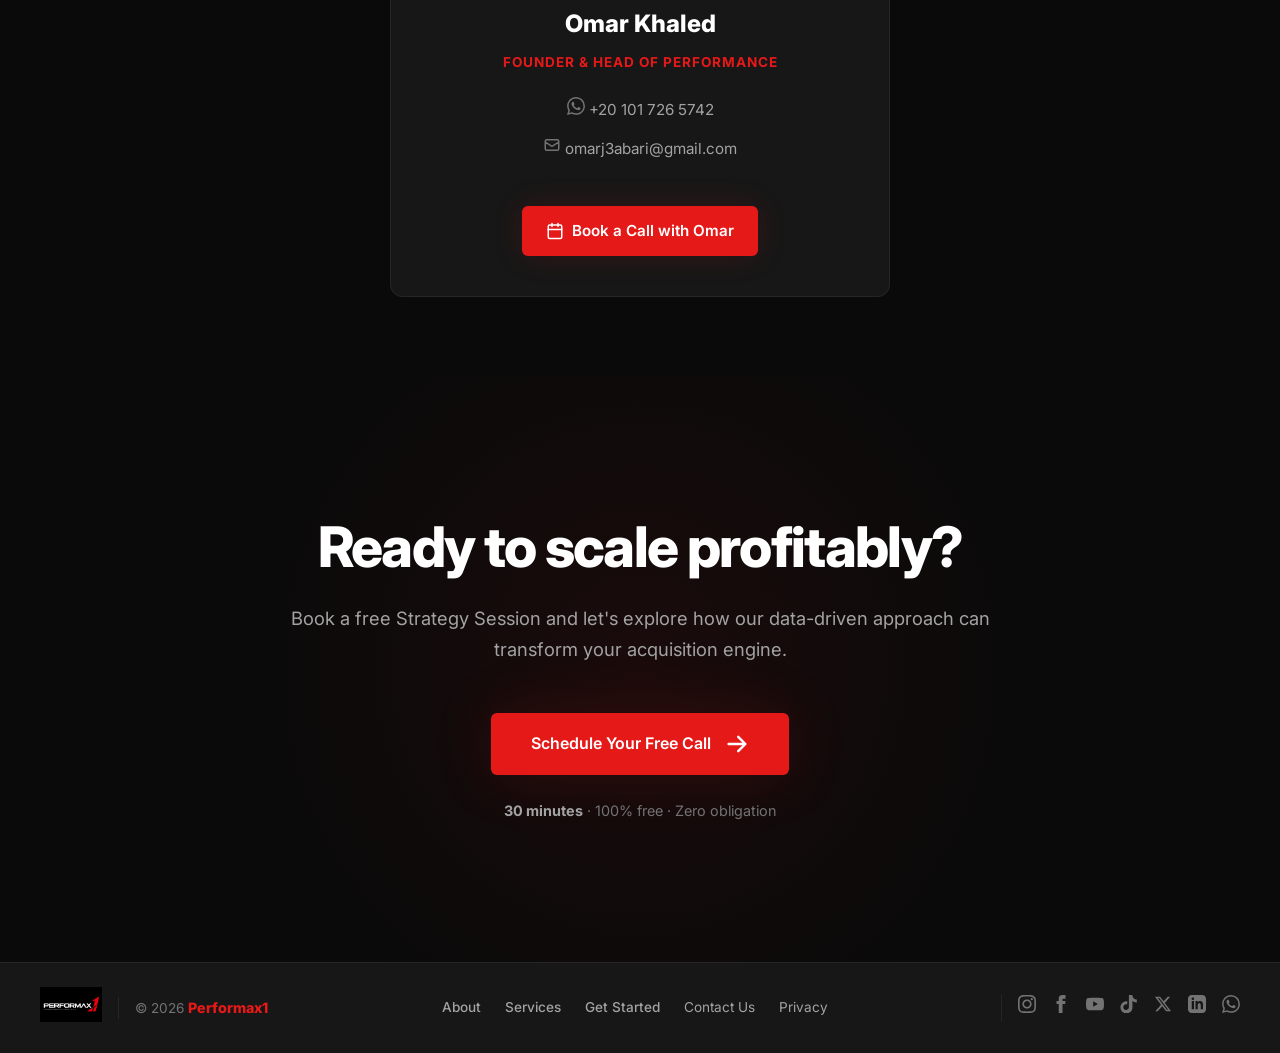
==== commit 14f94fda: "manual" ====
--- a/about.html
+++ b/about.html
@@ -520,7 +520,7 @@
                             clip-rule="evenodd" />
                     </svg>
                 </a>
-                <p class="cta-note"><strong>30 minutes</strong> Â· 100% free Â· Zero obligation</p>
+                <p class="cta-note"><strong>30 minutes</strong> · 100% free · Zero obligation</p>
             </div>
         </div>
     </section>
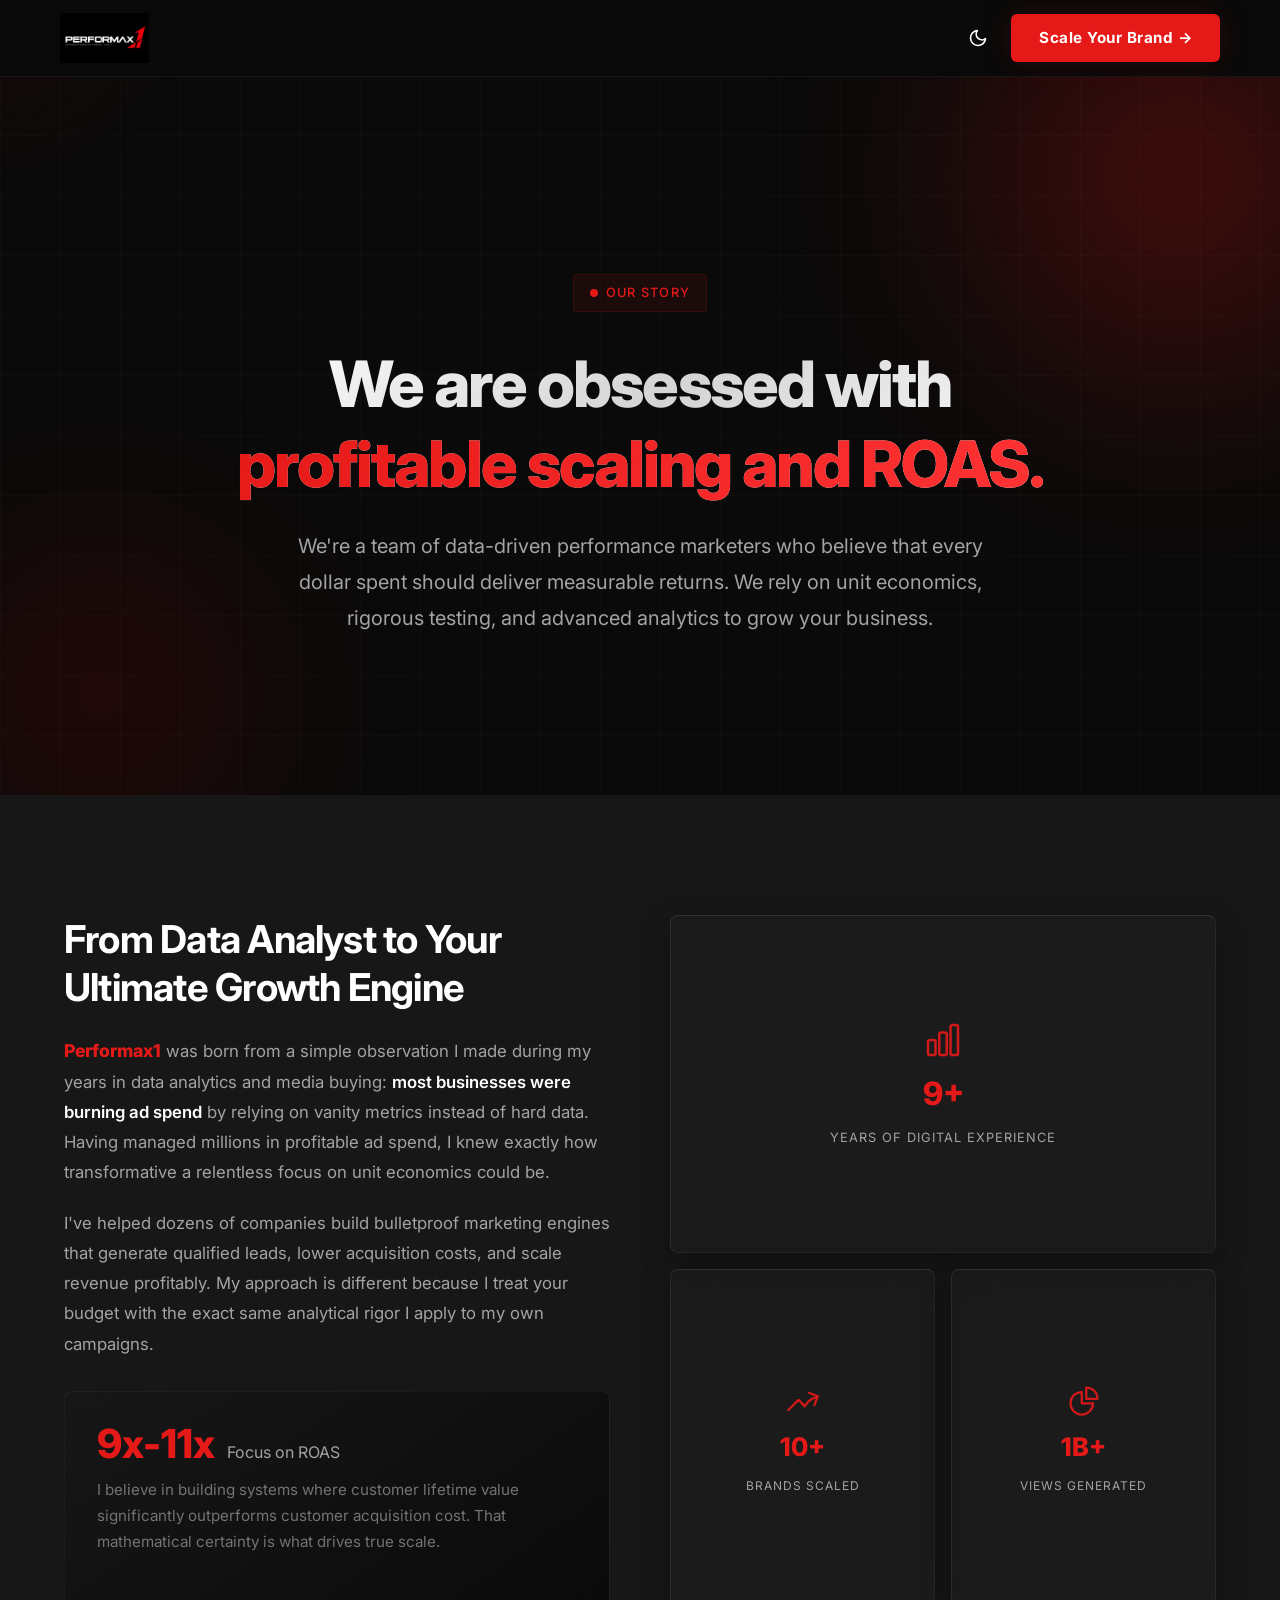
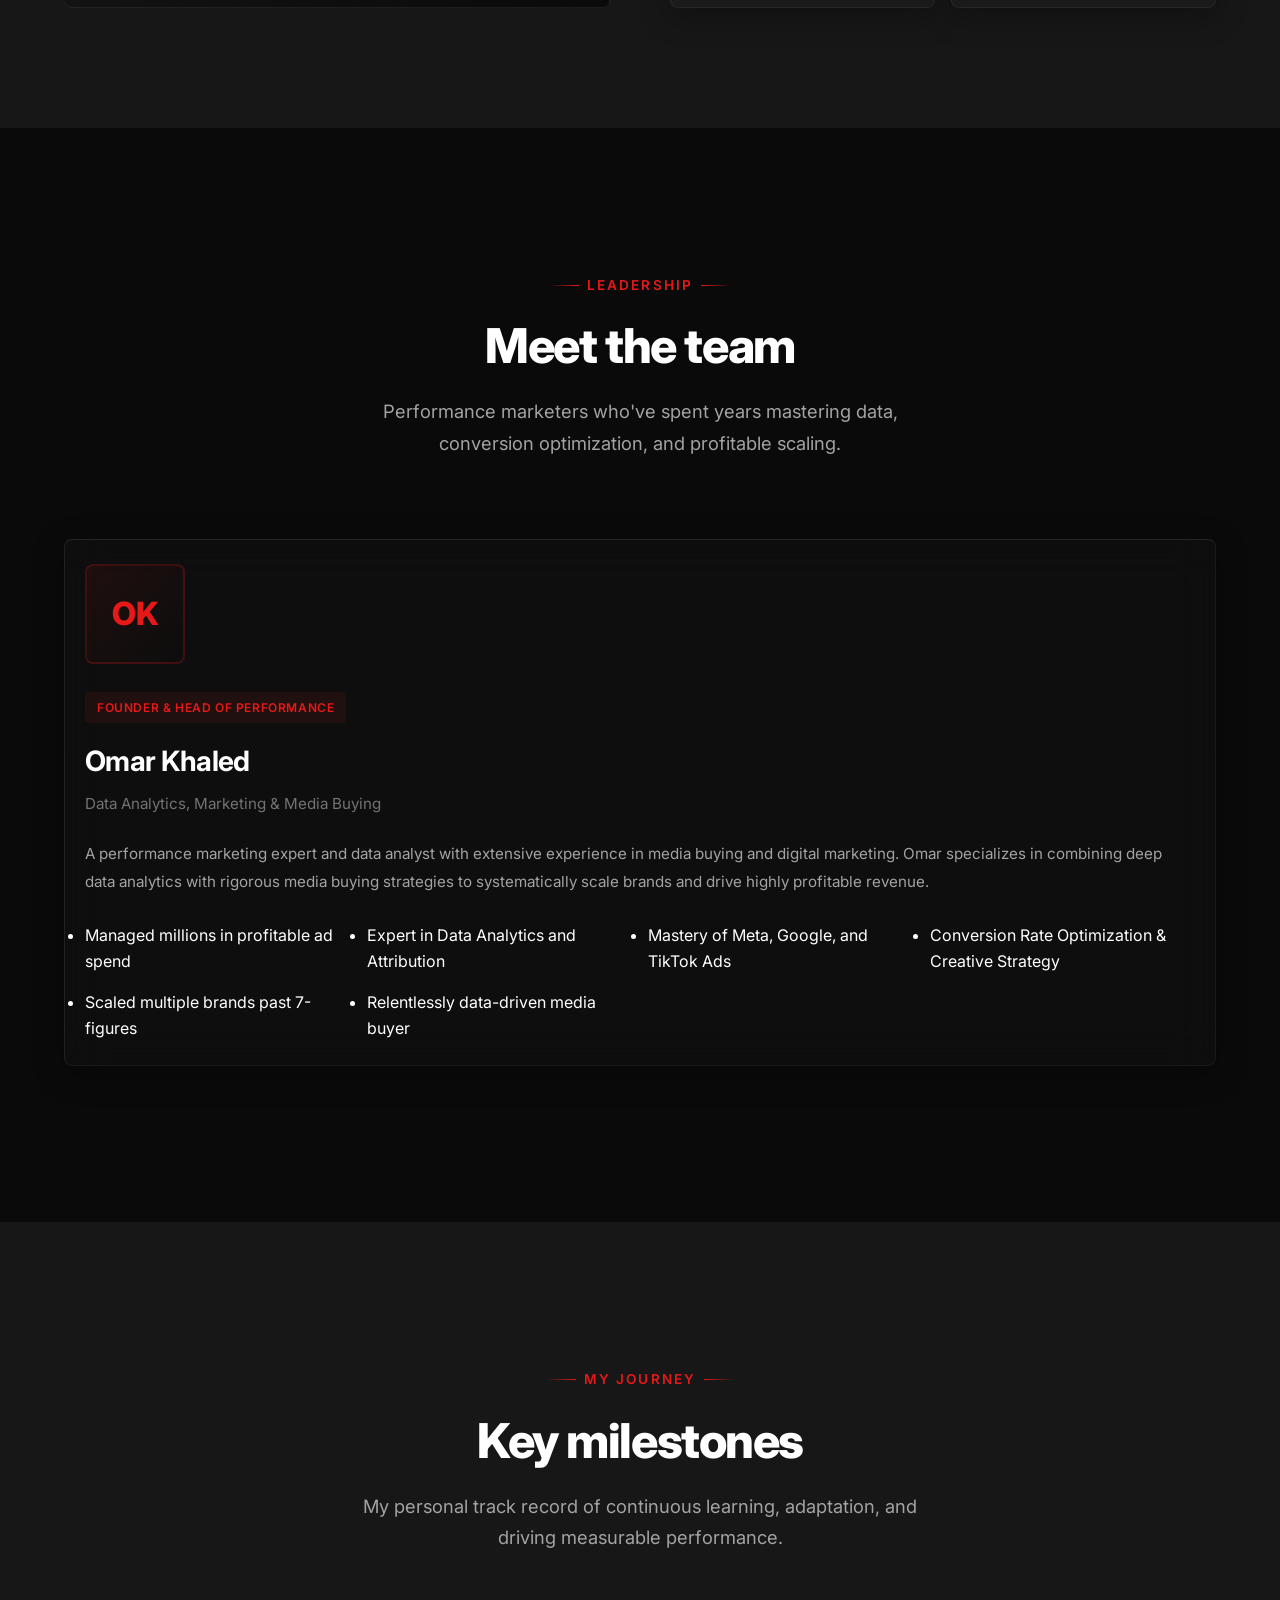
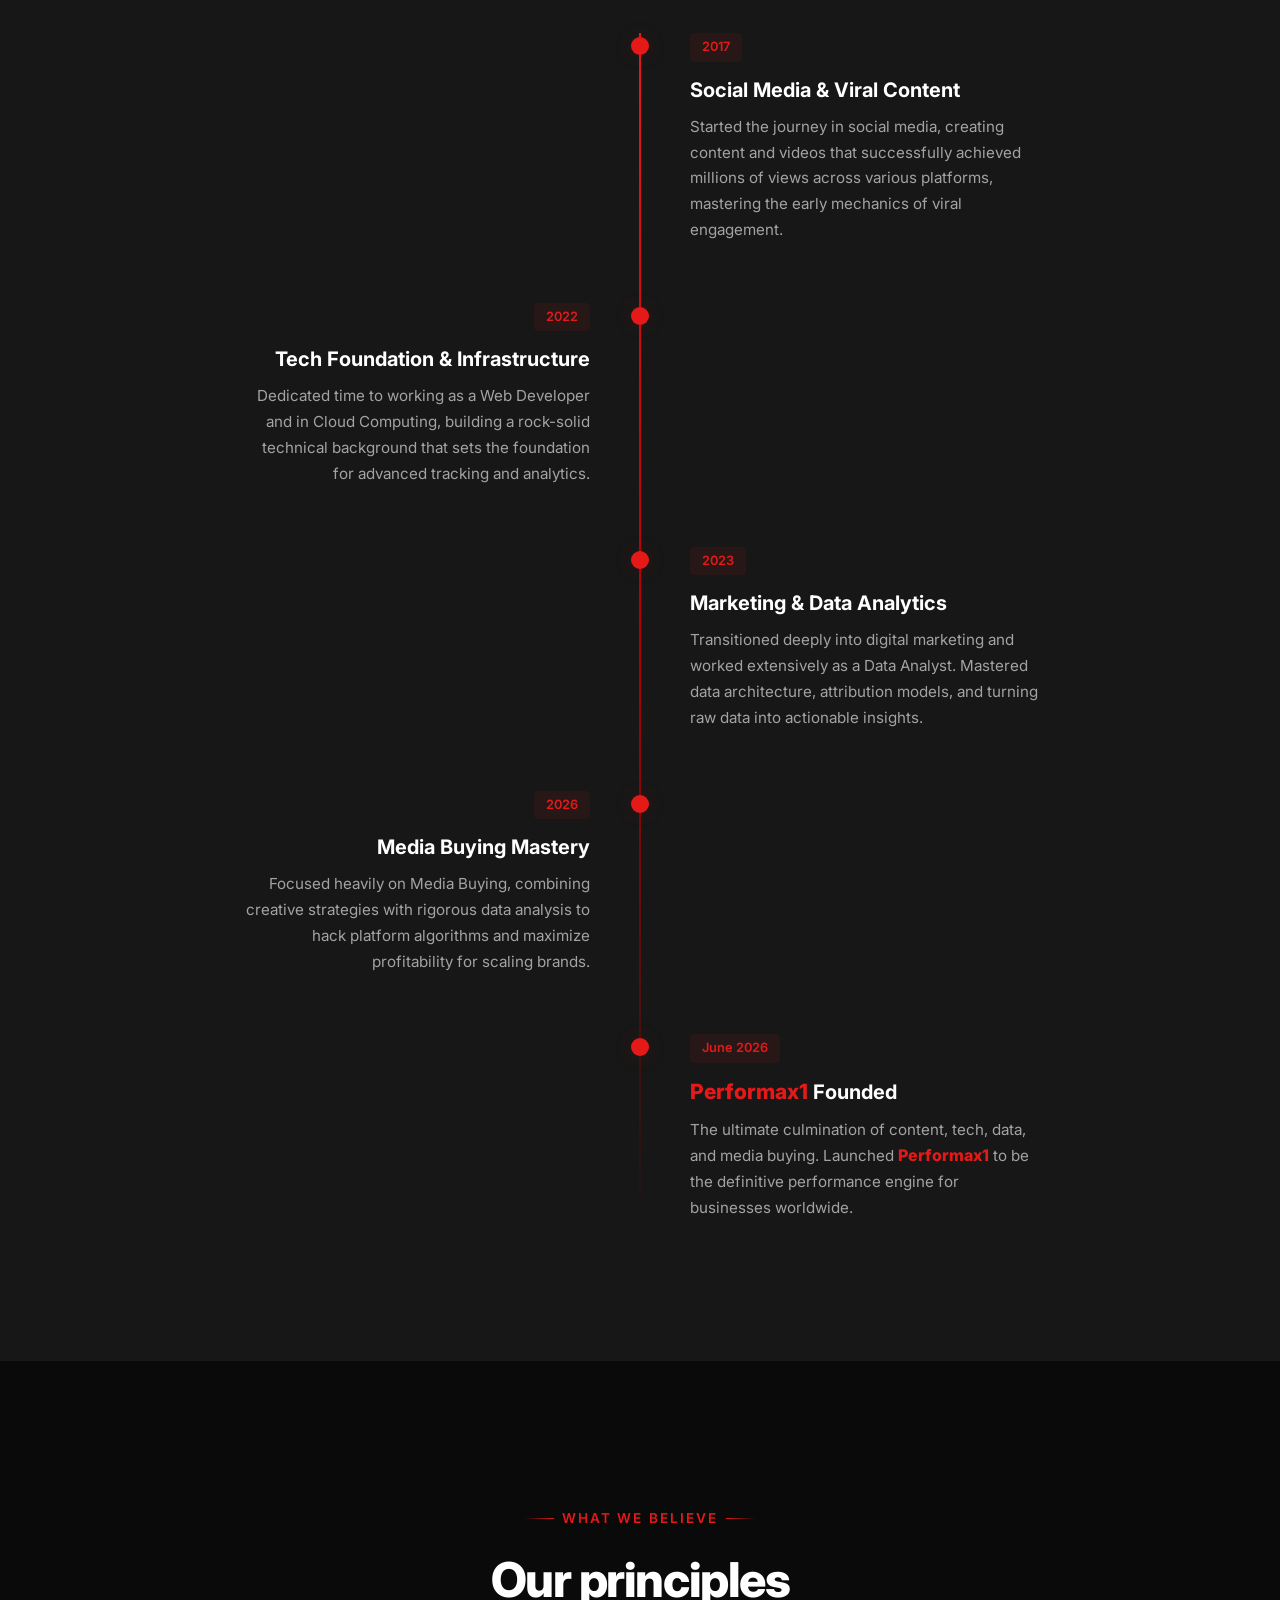
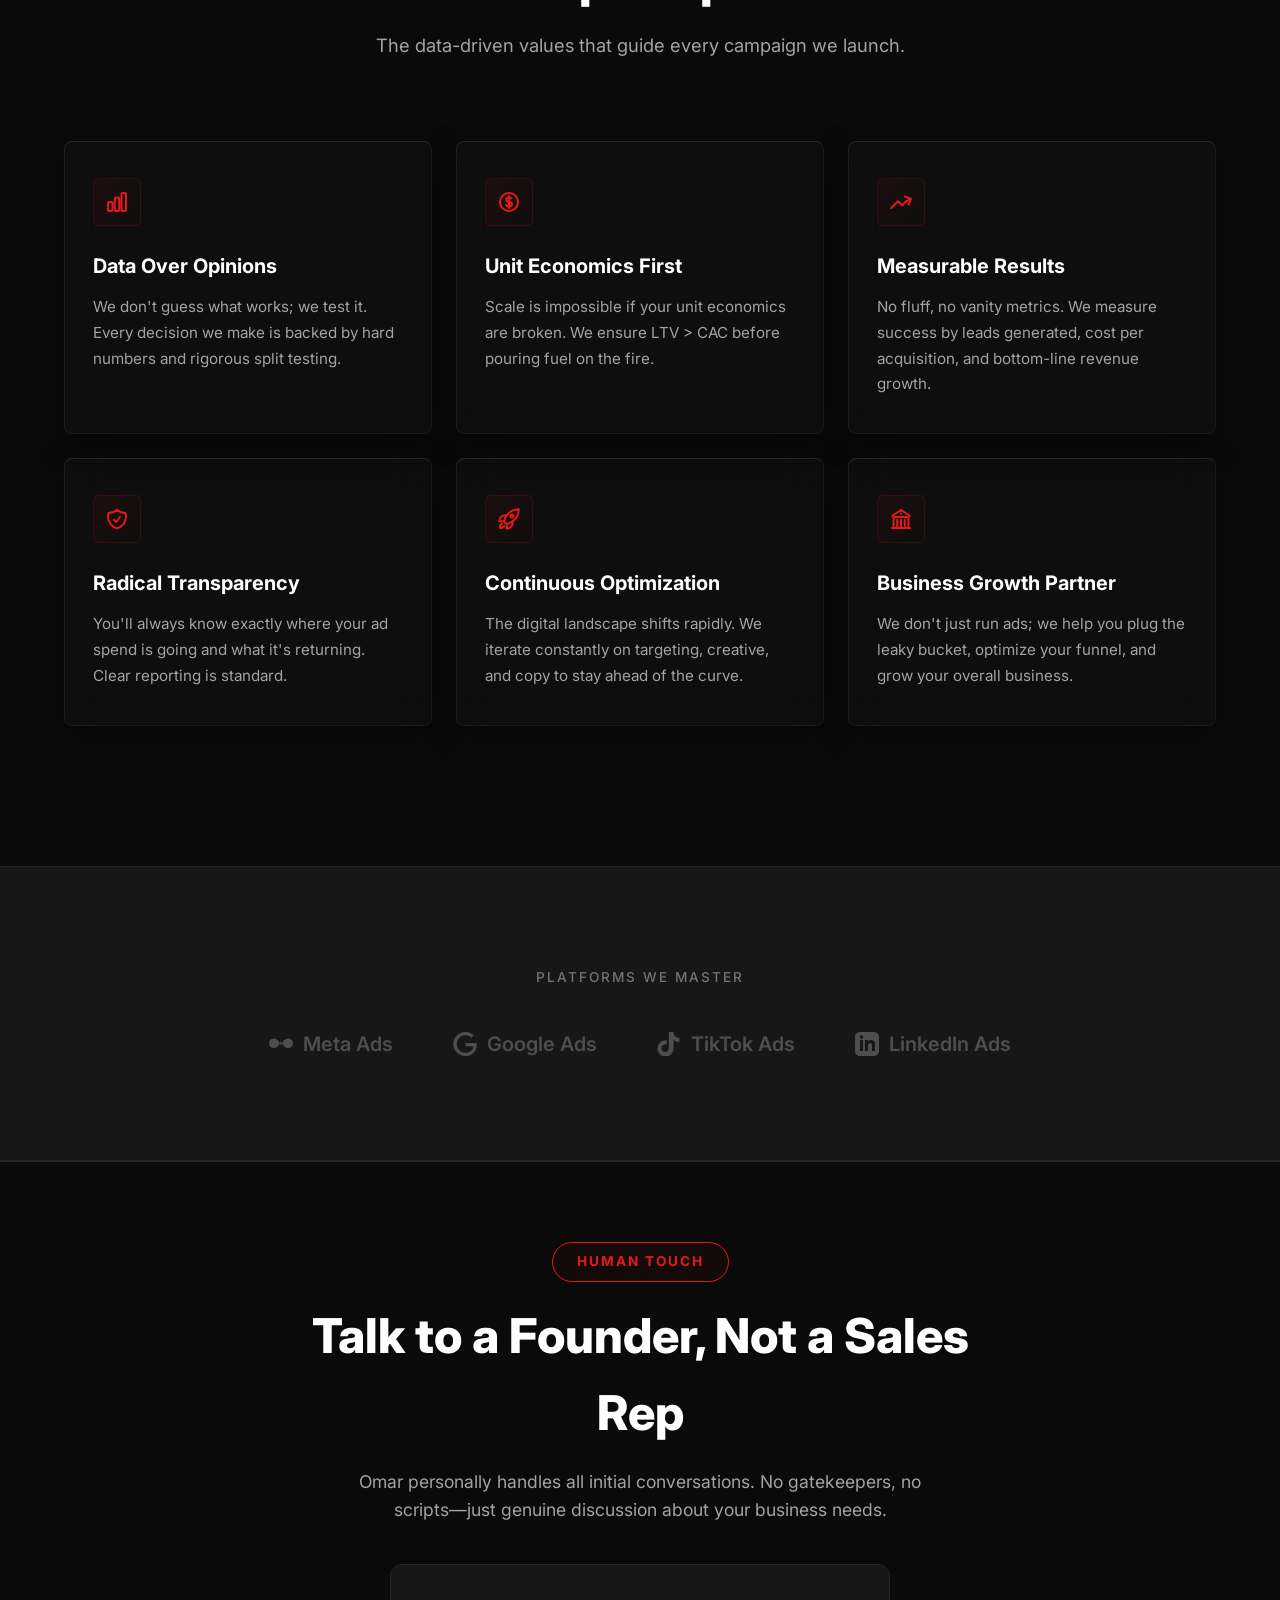
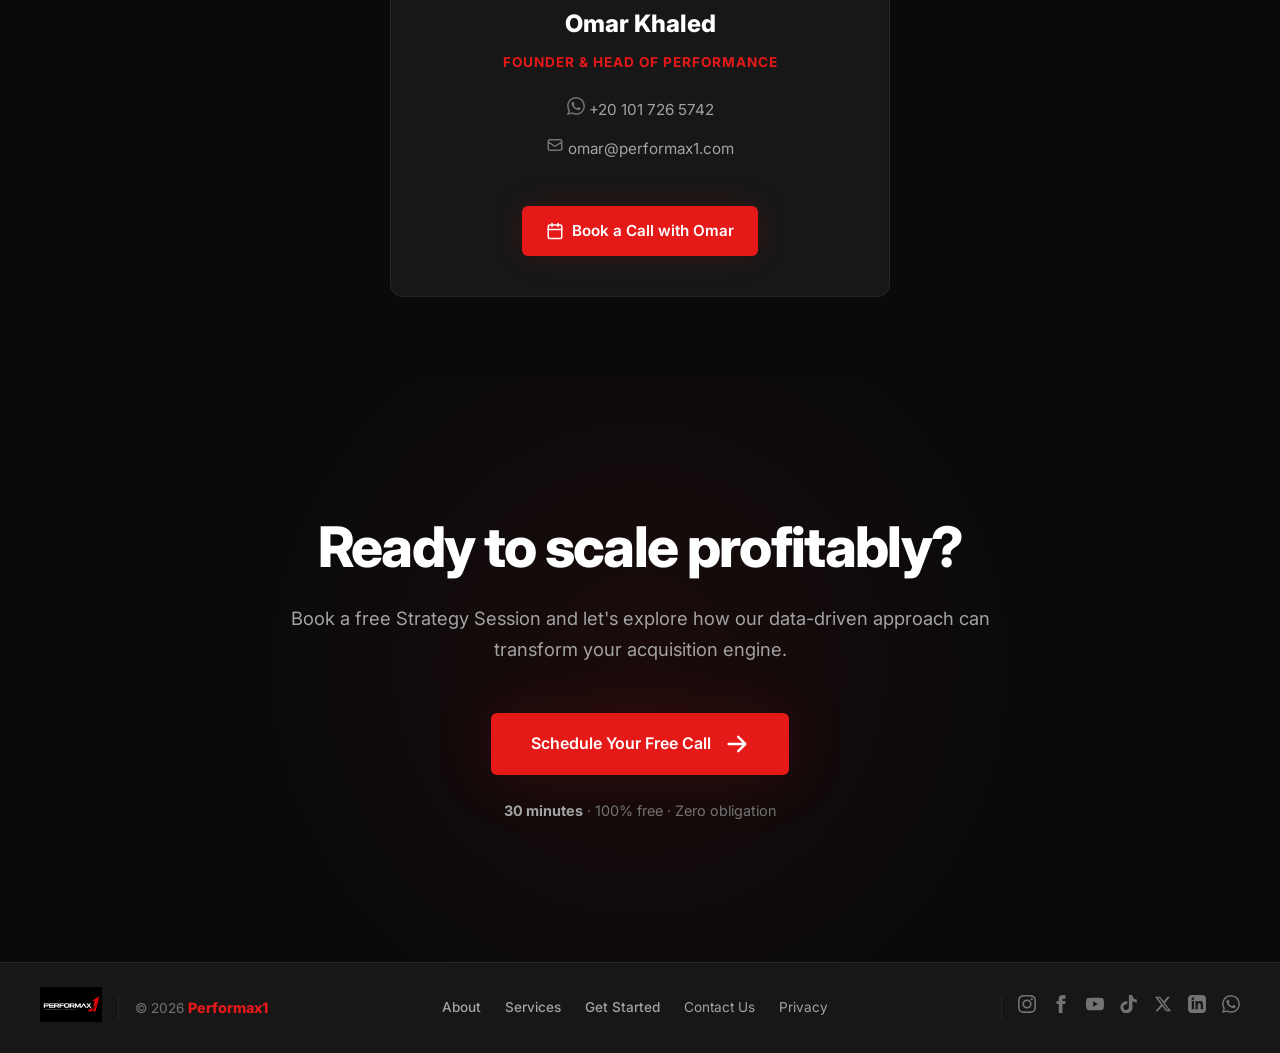
==== commit 0964117c: "Update contact emails, add WhatsApp links, and fix favicon" ====
--- a/about.html
+++ b/about.html
@@ -483,8 +483,8 @@
                             <path stroke-linecap="round" stroke-linejoin="round"
                                 d="M3 8l7.89 5.26a2 2 0 002.22 0L21 8M5 19h14a2 2 0 002-2V7a2 2 0 00-2-2H5a2 2 0 00-2 2v10a2 2 0 002 2z" />
                         </svg>
-                        <a href="mailto:omarj3abari@gmail.com"
-                            style="color: var(--text-secondary); text-decoration: none; font-size: clamp(0.75rem, 4vw, 0.95rem); white-space: nowrap;">omarj3abari@gmail.com</a>
+                        <a href="mailto:omar@performax1.com"
+                            style="color: var(--text-secondary); text-decoration: none; font-size: clamp(0.75rem, 4vw, 0.95rem); white-space: nowrap;">omar@performax1.com</a>
                     </div>
                     <div style="margin-top: 2rem; display: flex; justify-content: center;">
                         <a href="https://calendly.com/performax1/30min" target="_blank" rel="noopener" class="nav-cta"
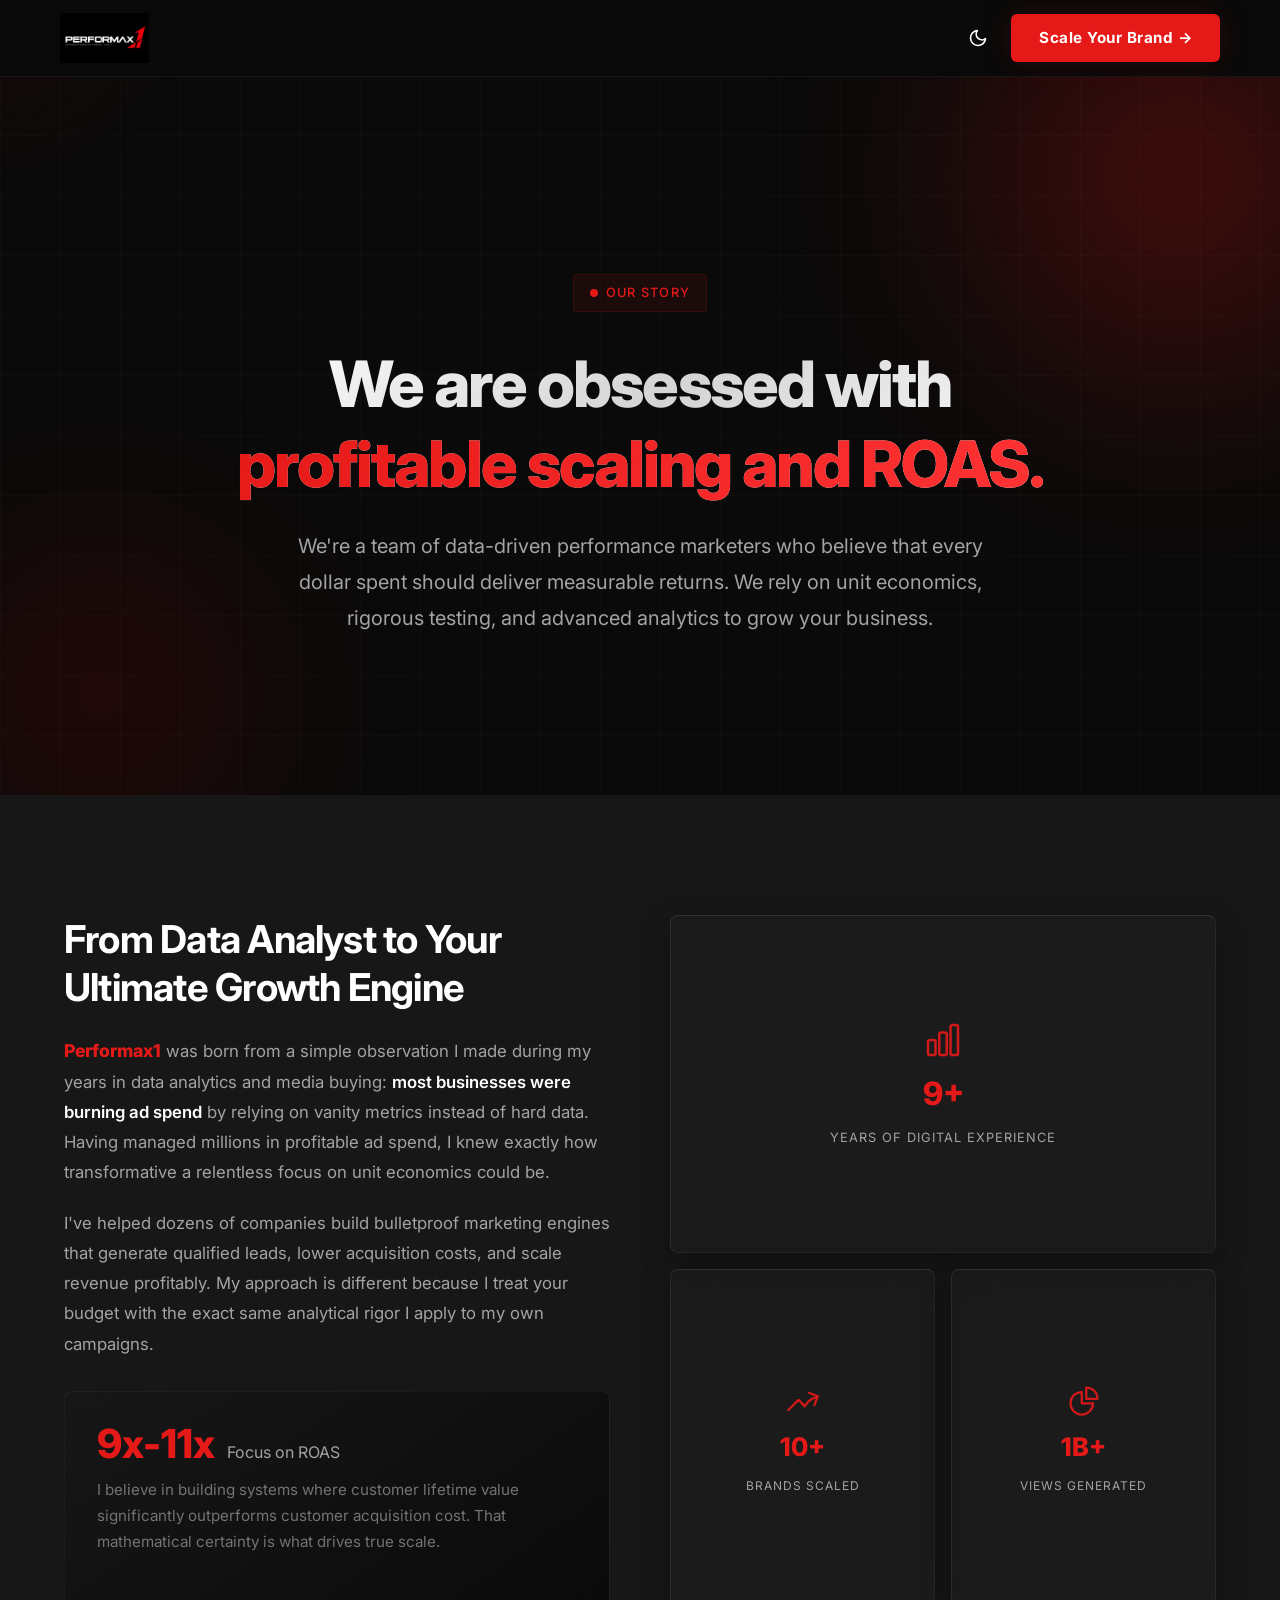
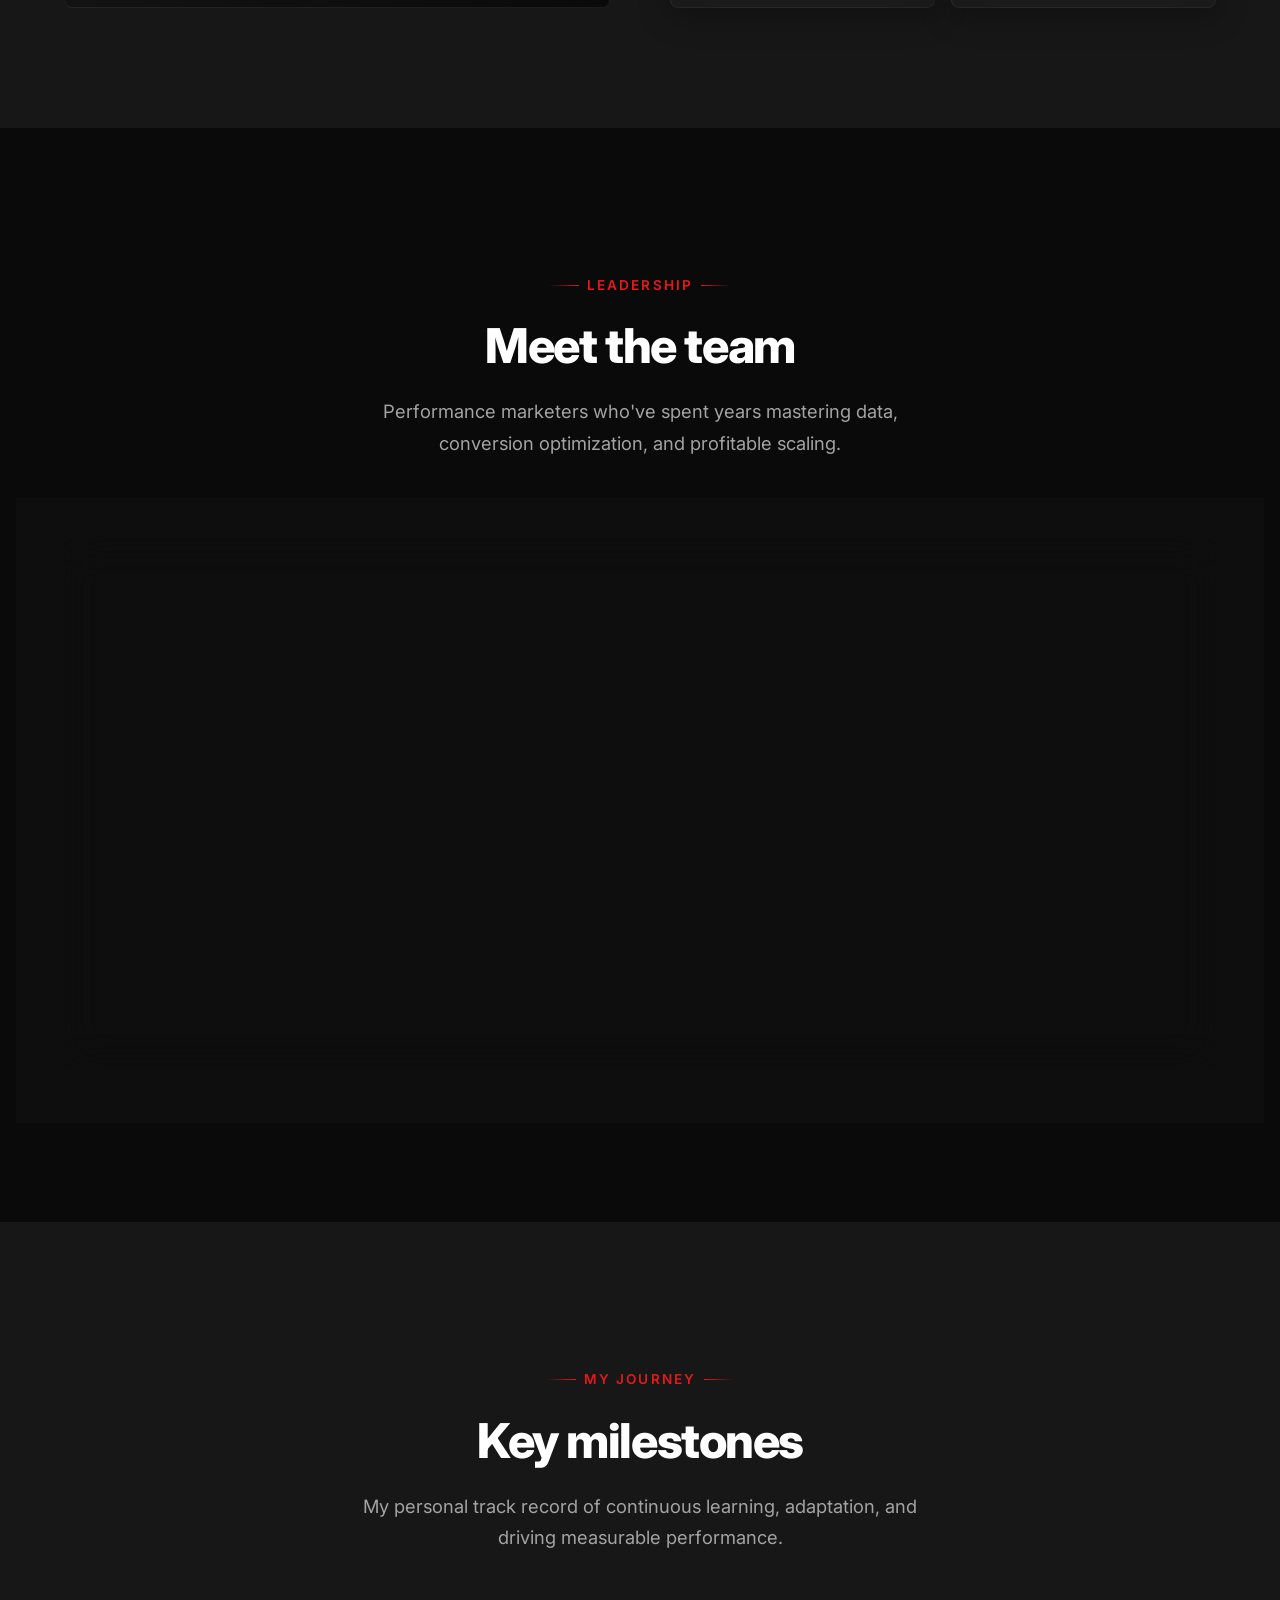
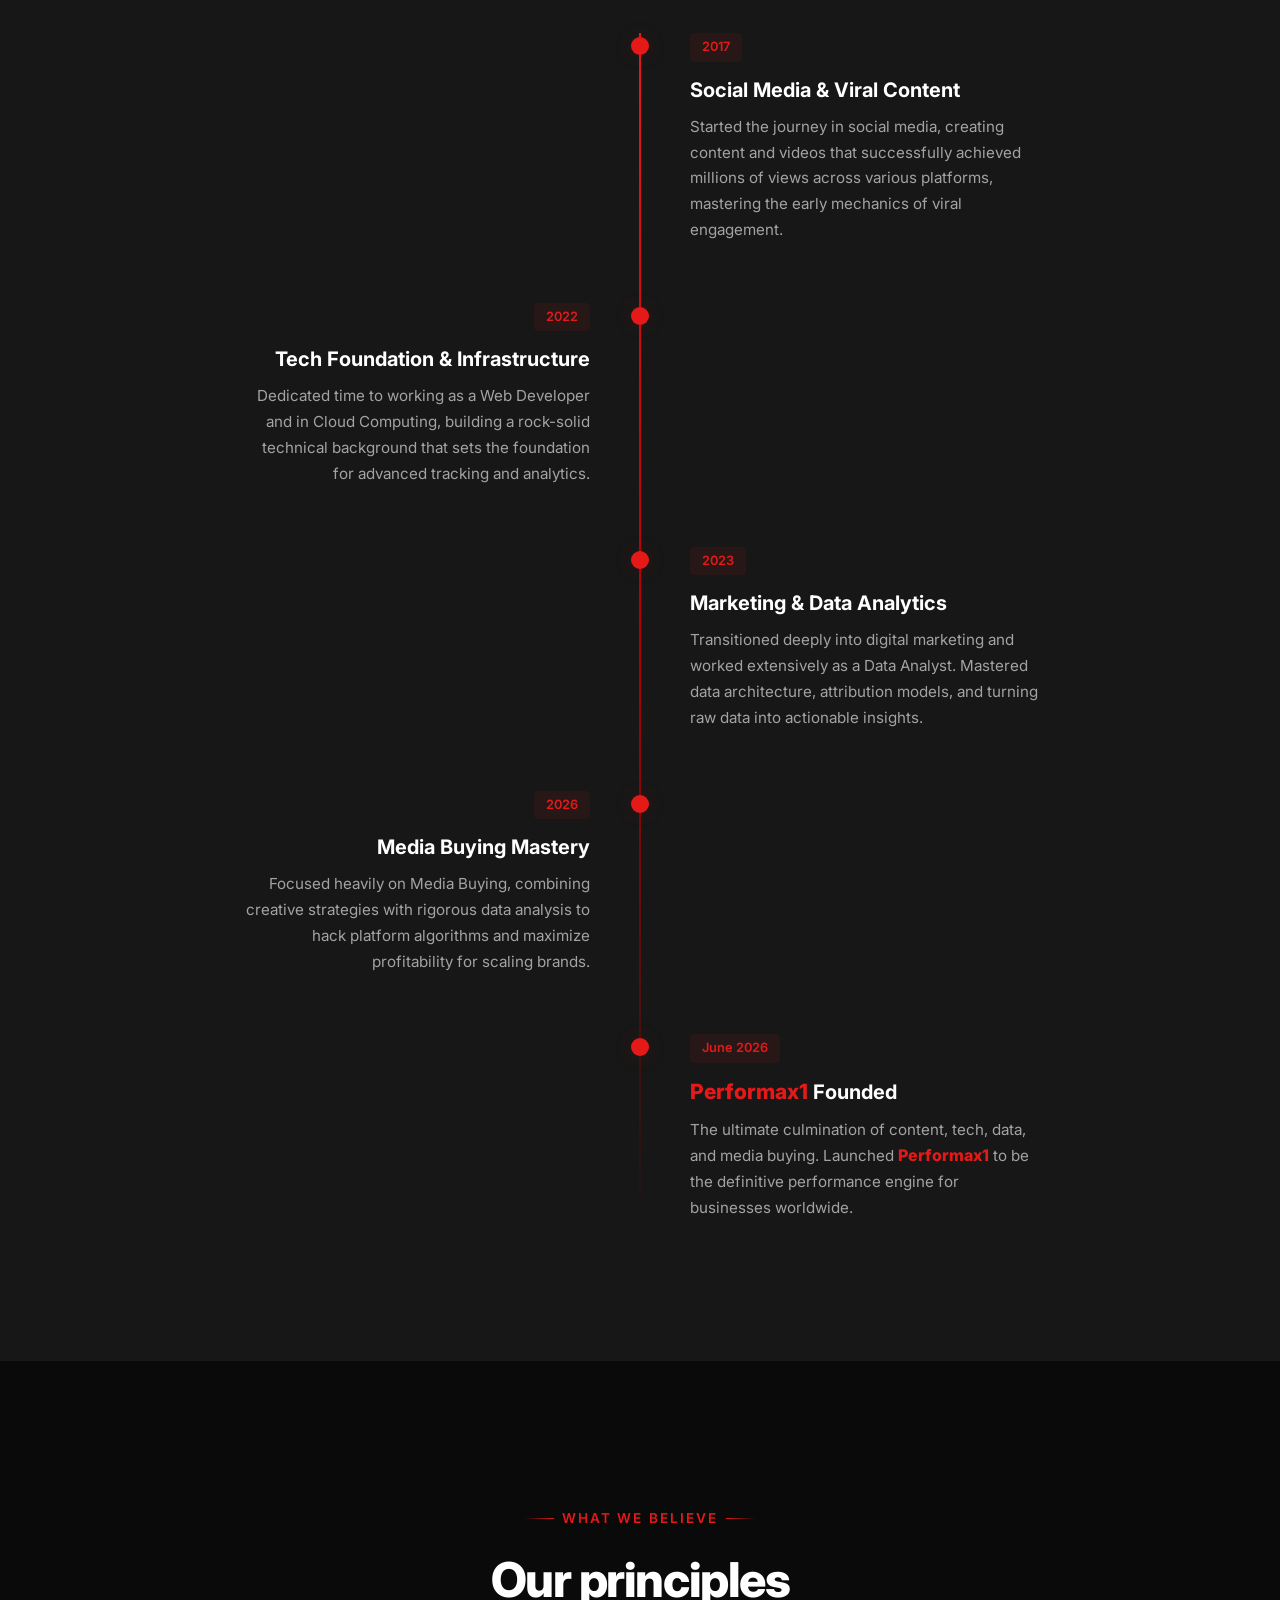
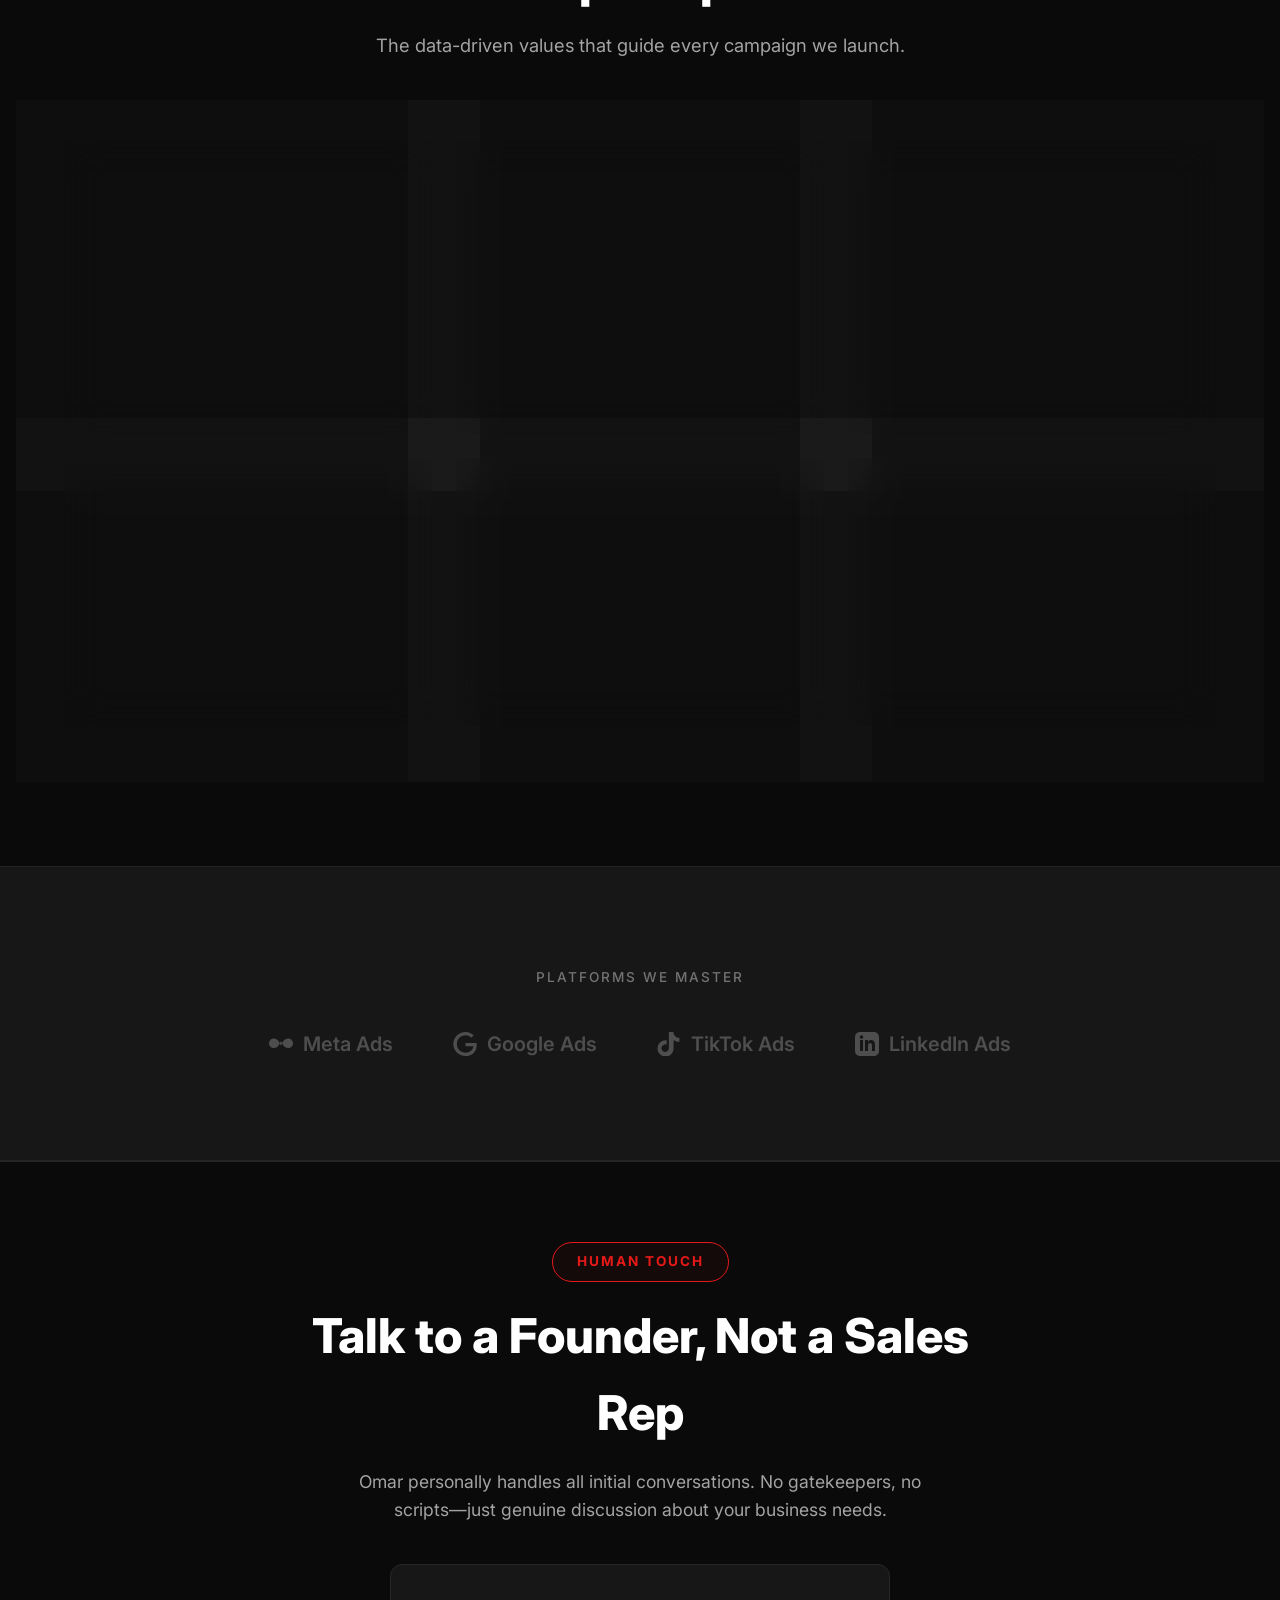
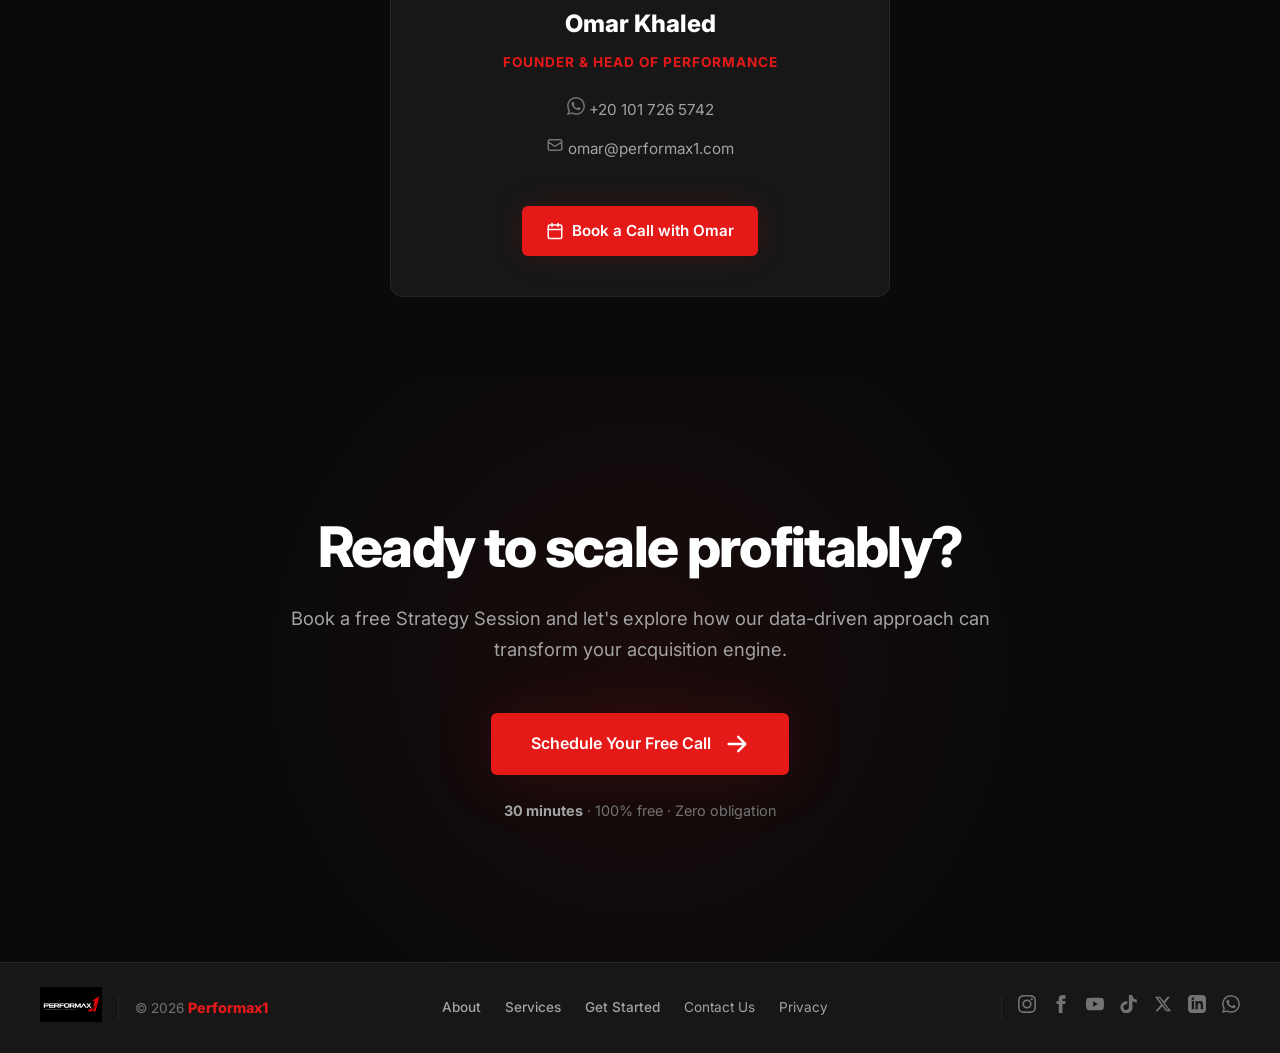
==== commit f9b44250: "chore: add Google Tag Manager (GTM) scripts to head and body" ====
--- a/about.html
+++ b/about.html
@@ -2,6 +2,22 @@
 <html lang="en">
 
 <head>
+    <!-- Google Tag Manager -->
+    <script>(function(w,d,s,l,i){w[l]=w[l]||[];w[l].push({'gtm.start':
+    new Date().getTime(),event:'gtm.js'});var f=d.getElementsByTagName(s)[0],
+    j=d.createElement(s),dl=l!='dataLayer'?'&l='+l:'';j.async=true;j.src=
+    'https://www.googletagmanager.com/gtm.js?id='+i+dl;f.parentNode.insertBefore(j,f);
+    })(window,document,'script','dataLayer','GTM-562XD9CG');</script>
+    <!-- End Google Tag Manager -->
+    <!-- Google tag (gtag.js) -->
+    <script async src="https://www.googletagmanager.com/gtag/js?id=G-3HTBGZN9Y8"></script>
+    <script>
+      window.dataLayer = window.dataLayer || [];
+      function gtag(){dataLayer.push(arguments);}
+      gtag('js', new Date());
+
+      gtag('config', 'G-3HTBGZN9Y8');
+    </script>
     <meta charset="UTF-8">
     <meta name="viewport" content="width=device-width, initial-scale=1.0">
     <title>About Us | Performax1</title>
@@ -86,6 +102,10 @@
 </head>
 
 <body>
+    <!-- Google Tag Manager (noscript) -->
+    <noscript><iframe src="https://www.googletagmanager.com/ns.html?id=GTM-562XD9CG"
+    height="0" width="0" style="display:none;visibility:hidden"></iframe></noscript>
+    <!-- End Google Tag Manager (noscript) -->
     <!-- Scroll Progress -->
     <div class="scroll-progress" id="scrollProgress"></div>
 
@@ -577,7 +597,7 @@
                             d="M12 2.163c3.204 0 3.584.012 4.85.07 3.252.148 4.771 1.691 4.919 4.919.058 1.265.069 1.645.069 4.849 0 3.205-.012 3.584-.069 4.849-.149 3.225-1.664 4.771-4.919 4.919-1.266.058-1.644.07-4.85.07-3.204 0-3.584-.012-4.849-.07-3.26-.149-4.771-1.699-4.919-4.92-.058-1.265-.07-1.644-.07-4.849 0-3.204.013-3.583.07-4.849.149-3.227 1.664-4.771 4.919-4.919 1.266-.057 1.645-.069 4.849-.069zm0-2.163c-3.259 0-3.667.014-4.947.072-4.358.2-6.78 2.618-6.98 6.98-.059 1.281-.073 1.689-.073 4.948 0 3.259.014 3.668.072 4.948.2 4.358 2.618 6.78 6.98 6.98 1.281.058 1.689.072 4.948.072 3.259 0 3.668-.014 4.948-.072 4.354-.2 6.782-2.618 6.979-6.98.059-1.28.073-1.689.073-4.948 0-3.259-.014-3.667-.072-4.947-.196-4.354-2.617-6.78-6.979-6.98-1.281-.059-1.69-.073-4.949-.073zm0 5.838c-3.403 0-6.162 2.759-6.162 6.162s2.759 6.163 6.162 6.163 6.162-2.759 6.162-6.163c0-3.403-2.759-6.162-6.162-6.162zm0 10.162c-2.209 0-4-1.79-4-4 0-2.209 1.791-4 4-4s4 1.791 4 4c0 2.21-1.791 4-4 4zm6.406-11.845c-.796 0-1.441.645-1.441 1.44s.645 1.44 1.441 1.44c.795 0 1.439-.645 1.439-1.44s-.644-1.44-1.439-1.44z" />
                     </svg></a>
                 <!-- Facebook -->
-                <a href="#" style="color: var(--text-muted); transition: 0.3s;"
+                <a href="https://www.facebook.com/performax1" target="_blank" rel="noopener" style="color: var(--text-muted); transition: 0.3s;"
                     onmouseover="this.style.color='var(--color-primary)'"
                     onmouseout="this.style.color='var(--text-muted)'" title="Facebook"><svg width="18" height="18"
                         viewBox="0 0 24 24" fill="currentColor">
